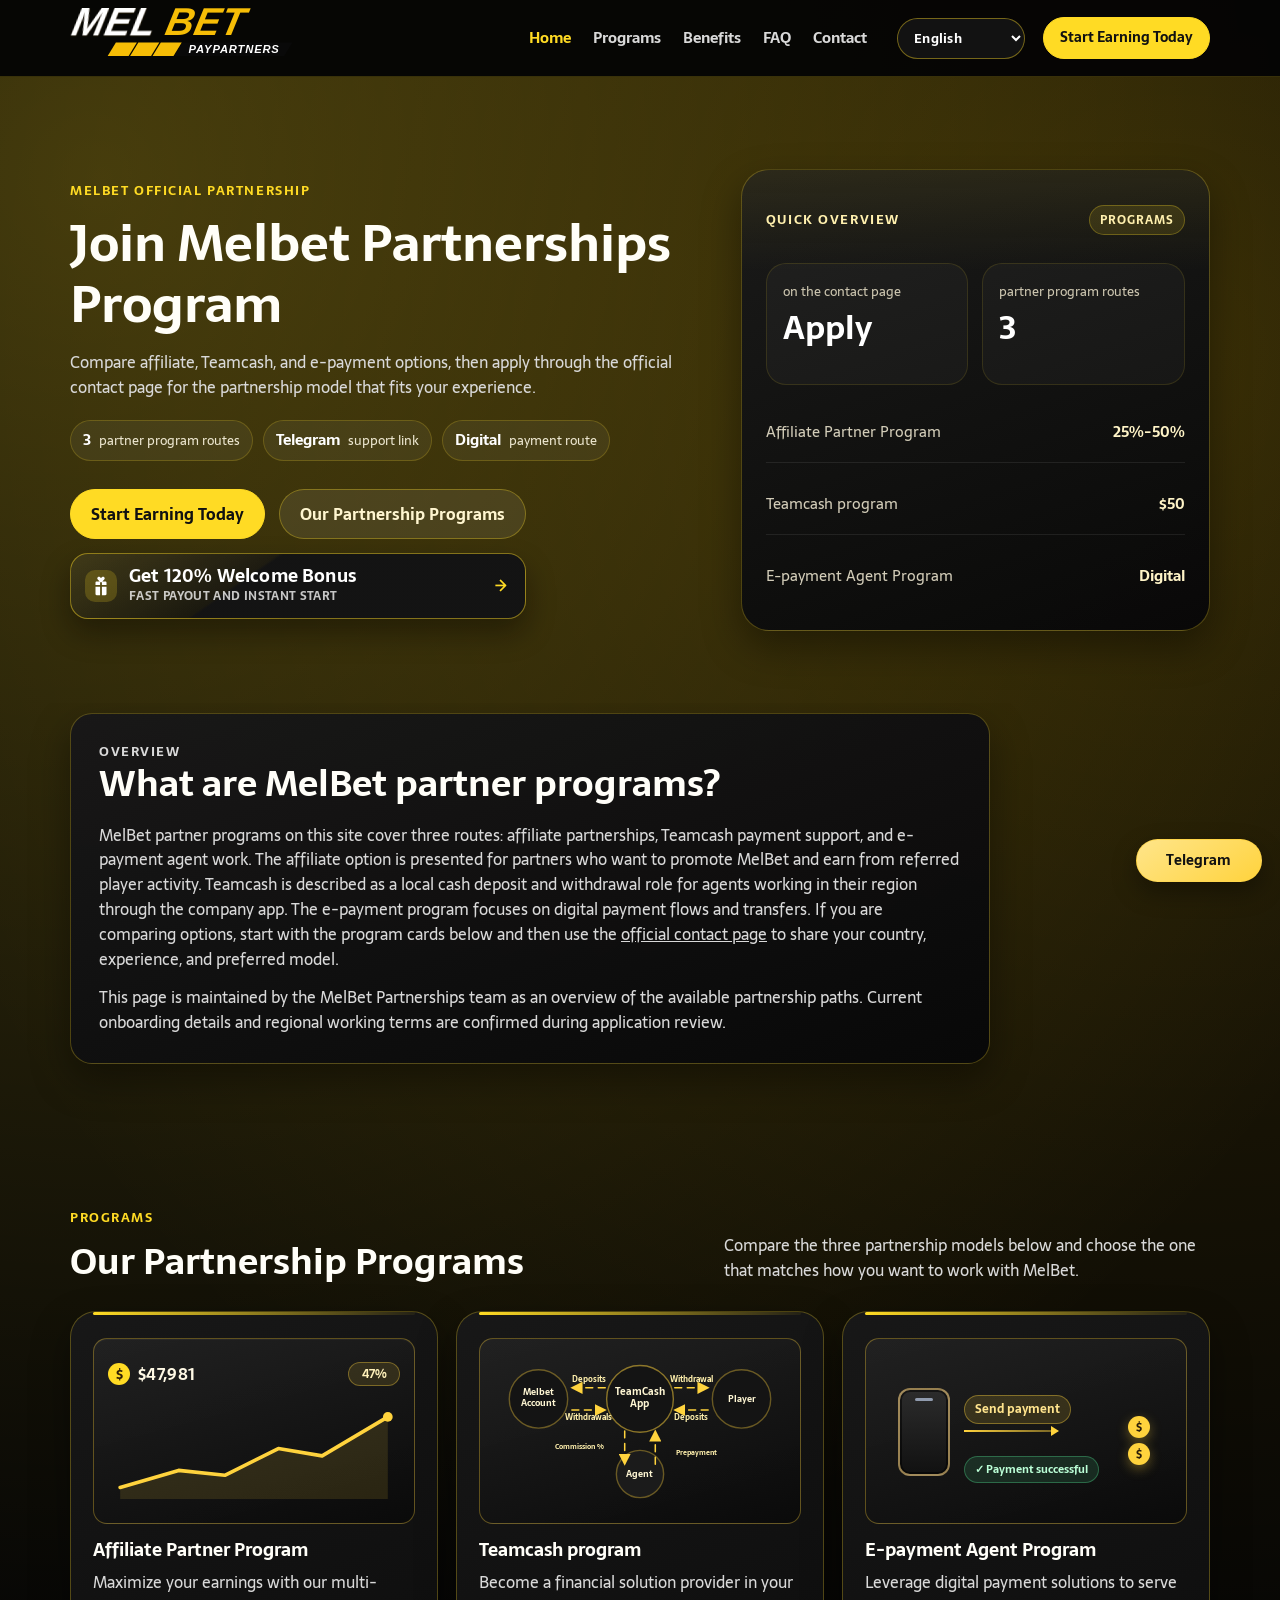
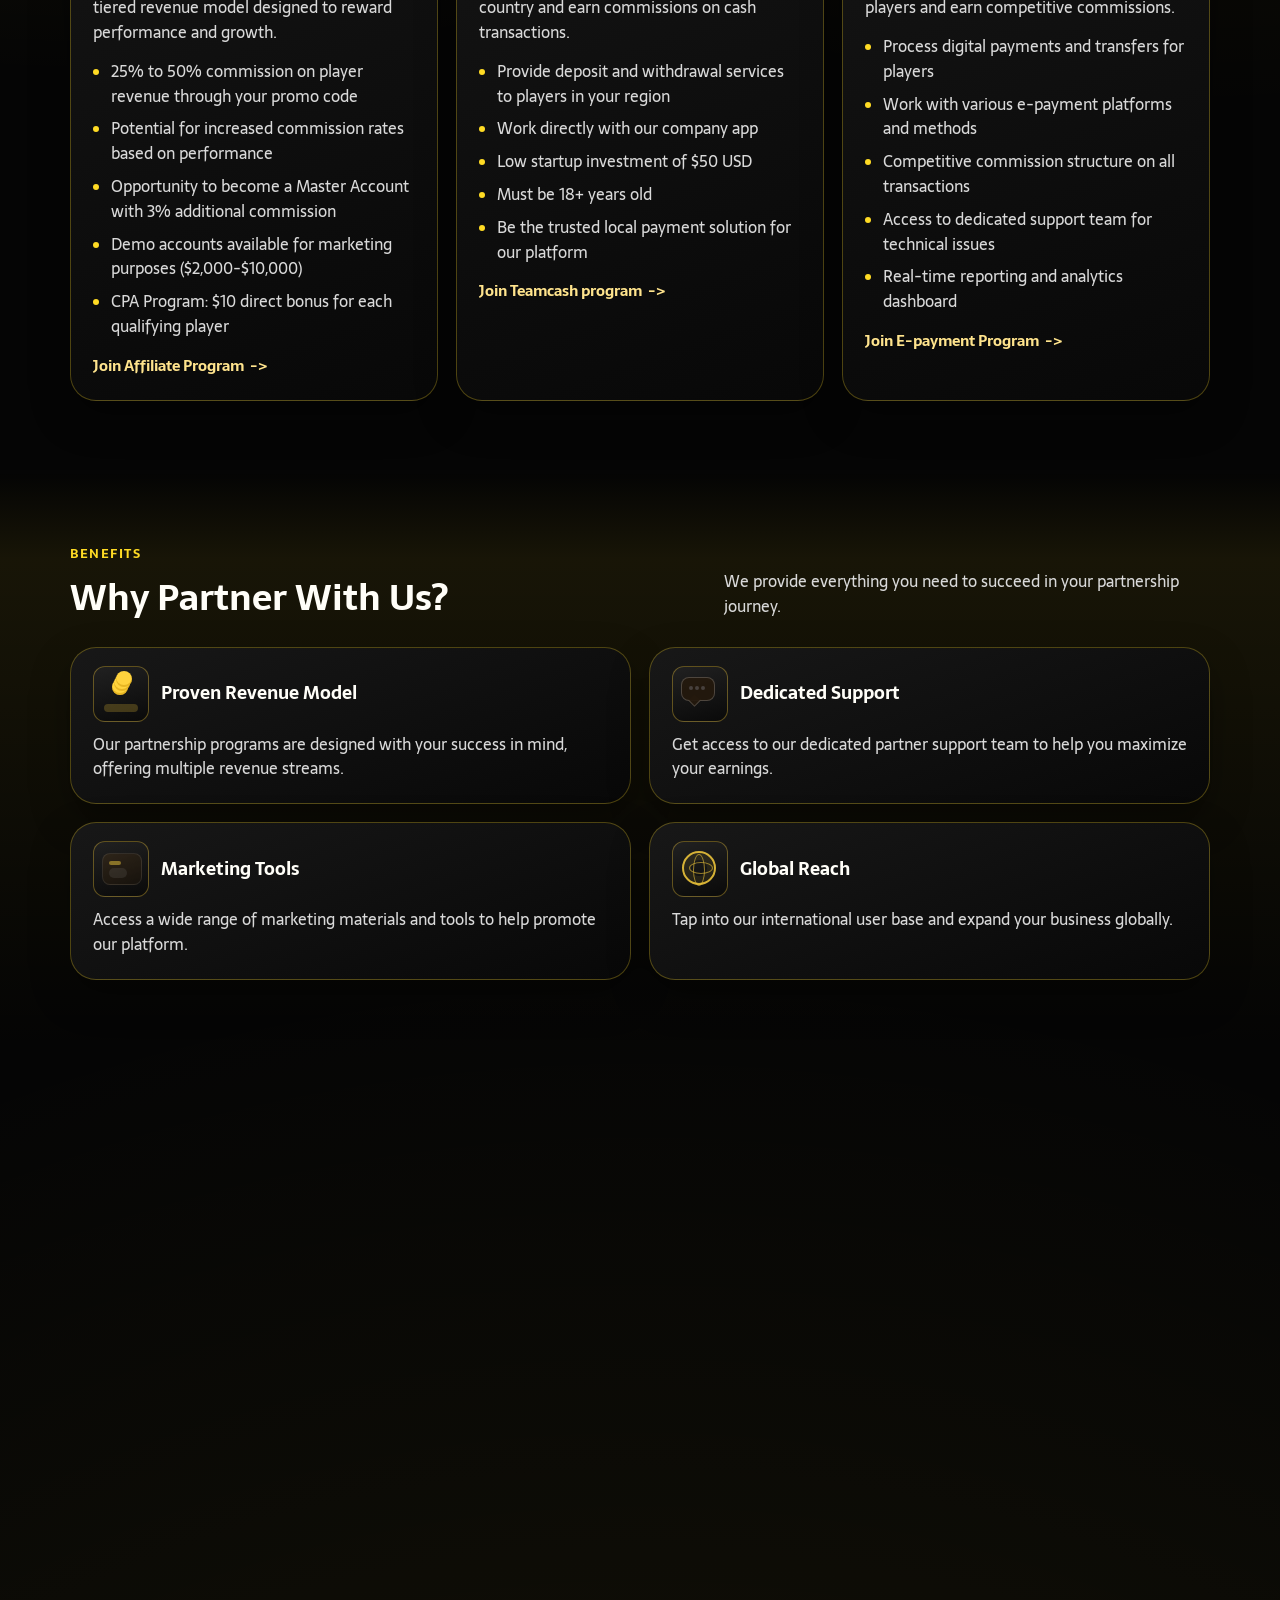
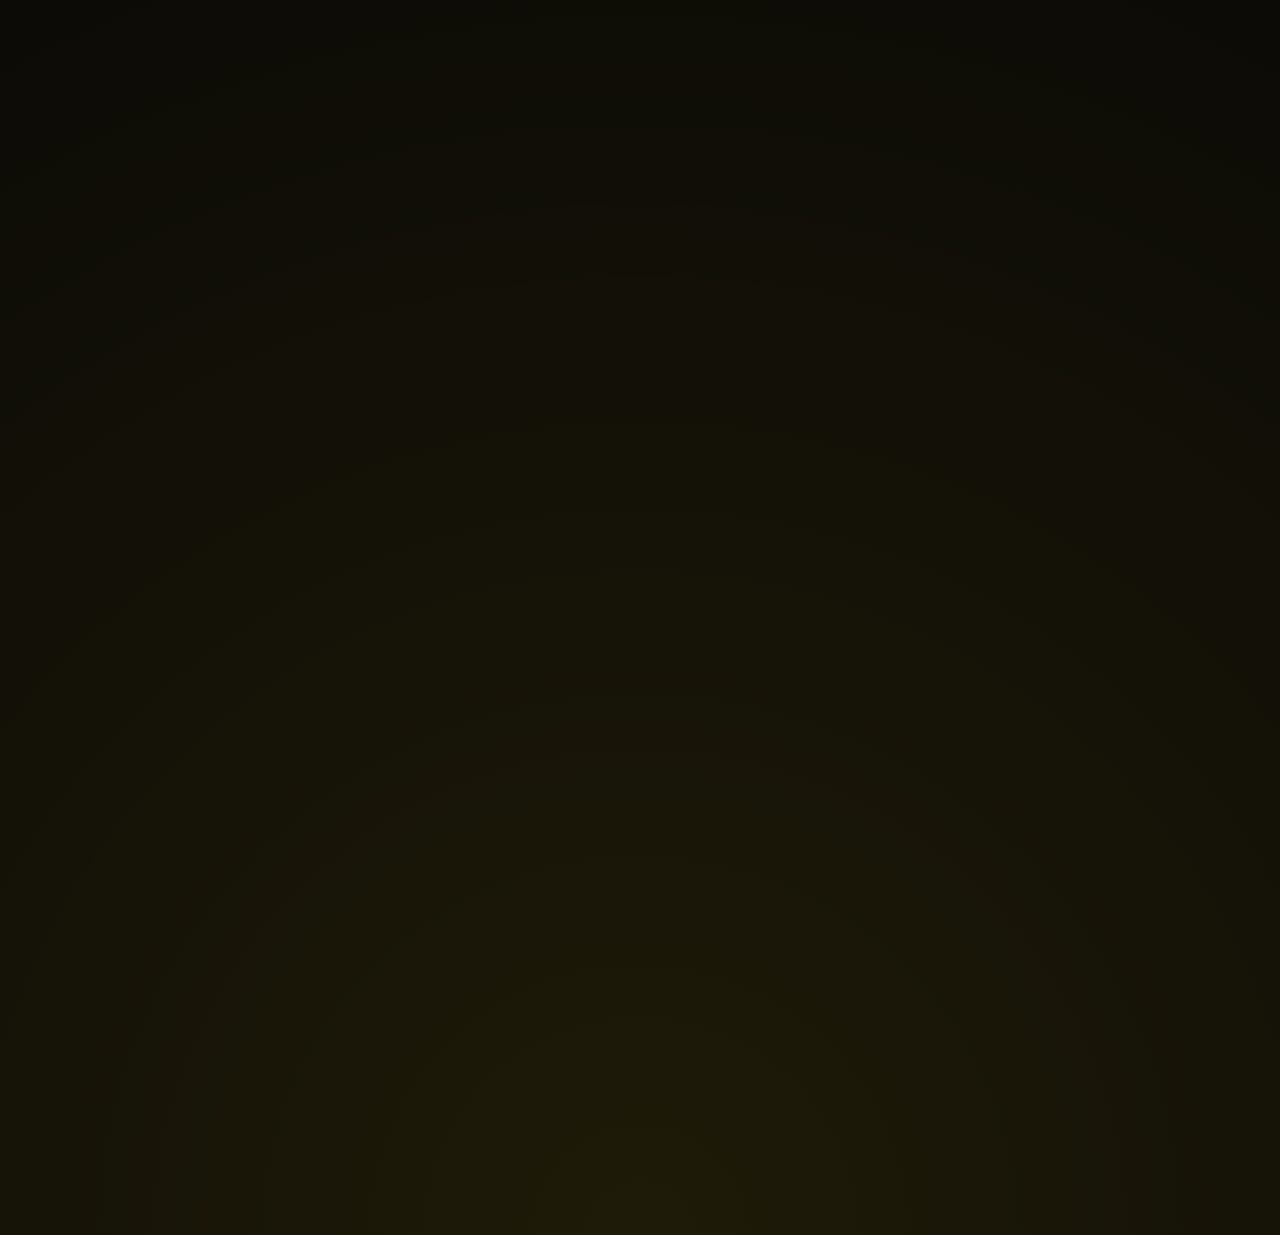
==== index.html @ b4216a6f "Fix GA4 tag loader" ====
<!doctype html>
<html lang="en">
  <head>
    <meta charset="UTF-8" />
    <meta name="viewport" content="width=device-width, initial-scale=1.0" />
    <title>MelBet Partner Programs | Affiliate, Teamcash &amp; E-Payment</title>
    <meta
      name="description"
      content="Explore MelBet partner programs for affiliates, Teamcash agents, and e-payment partners. Compare the options and apply through the official contact page."
    />
    <meta name="author" content="MelBet Partnerships team" />
    <meta name="robots" content="index, follow, max-image-preview:large" />
    <link rel="canonical" href="https://paypartnersmelbet.com/" />
    <meta property="og:type" content="website" />
    <meta property="og:site_name" content="MelBet Partnerships" />
    <meta property="og:title" content="MelBet Partner Programs | Affiliate, Teamcash &amp; E-Payment" />
    <meta
      property="og:description"
      content="Explore MelBet partner programs for affiliates, Teamcash agents, and e-payment partners. Compare the options and apply through the official contact page."
    />
    <meta property="og:url" content="https://paypartnersmelbet.com/" />
    <meta property="og:image" content="https://paypartnersmelbet.com/assets/melbetlogo.png" />
    <meta property="og:image:alt" content="MelBet Partnerships" />
    <meta name="twitter:card" content="summary_large_image" />
    <meta name="twitter:title" content="MelBet Partner Programs | Affiliate, Teamcash &amp; E-Payment" />
    <meta
      name="twitter:description"
      content="Explore MelBet partner programs for affiliates, Teamcash agents, and e-payment partners. Compare the options and apply through the official contact page."
    />
    <meta name="twitter:image" content="https://paypartnersmelbet.com/assets/melbetlogo.png" />
    <meta name="twitter:image:alt" content="MelBet Partnerships" />
    <script type="application/ld+json">
      {
        "@context": "https://schema.org",
        "@type": "Organization",
        "name": "MelBet Partnerships",
        "url": "https://paypartnersmelbet.com/",
        "logo": "https://paypartnersmelbet.com/assets/melbetlogo.png",
        "contactPoint": [
          {
            "@type": "ContactPoint",
            "contactType": "customer support",
            "url": "https://paypartnersmelbet.com/contact"
          }
        ]
      }
    </script>
    <script type="application/ld+json">
      {
        "@context": "https://schema.org",
        "@type": "WebSite",
        "name": "MelBet Partnerships",
        "url": "https://paypartnersmelbet.com/"
      }
    </script>
    <script type="application/ld+json">
      {
        "@context": "https://schema.org",
        "@type": "WebPage",
        "name": "MelBet Partner Programs",
        "url": "https://paypartnersmelbet.com/",
        "description": "Explore MelBet partner programs for affiliates, Teamcash agents, and e-payment partners. Compare the options and apply through the official contact page.",
        "author": {
          "@type": "Organization",
          "name": "MelBet Partnerships"
        },
        "dateModified": "2026-07-25",
        "isPartOf": {
          "@type": "WebSite",
          "name": "MelBet Partnerships",
          "url": "https://paypartnersmelbet.com/"
        }
      }
    </script>
    <script>
      (function () {
        const langStorageKey = 'melbet_lang';
        const visitorStorageKey = 'melbet_returning_visitor';
        const isoLangMap = {
          eng: 'en',
          arab: 'ar',
          franch: 'fr',
          esp: 'es',
          farsi: 'fa',
          mongol: 'mn',
          somali: 'so',
          portug: 'pt',
          amharic: 'am',
          turk: 'tr',
          russian: 'ru'
        };

        let rawLanguage = 'eng';
        let userType = 'new_visitor';
        try {
          rawLanguage = localStorage.getItem(langStorageKey) || 'eng';
          userType = localStorage.getItem(visitorStorageKey) ? 'returning_visitor' : 'new_visitor';
          localStorage.setItem(visitorStorageKey, '1');
        } catch (_) {}
        const contentLanguage = isoLangMap[rawLanguage] || 'en';
        const targetCountry = rawLanguage === 'mongol' ? 'mongolia' : 'unknow';
        window.__melbetTrackingContext = {
          rawLanguage,
          contentLanguage,
          targetCountry,
          pageType: 'landing_page',
          userType
        };
        window.dataLayer = window.dataLayer || [];
        window.dataLayer.push({
          content_language: contentLanguage,
          target_country: targetCountry,
          page_type: 'landing_page',
          user_type: userType
        });
      })();
    </script>
    <script>
      window.dataLayer = window.dataLayer || [];
      function gtag(){dataLayer.push(arguments);}
      gtag('js', new Date());
      (function () {
        const loadAnalytics = () => {
          if (window.__melbetAnalyticsLoaded) return;
          window.__melbetAnalyticsLoaded = true;
          const script = document.createElement('script');
          script.async = true;
          // G-9EQ8GXE5MW is a connected GA4 destination; load its primary Google tag.
          script.src = 'https://www.googletagmanager.com/gtag/js?id=G-74E6Q81VMT';
          document.head.appendChild(script);
          gtag('config', 'G-9EQ8GXE5MW');
        };

        if ('requestIdleCallback' in window) {
          requestIdleCallback(loadAnalytics, { timeout: 2500 });
        } else {
          window.addEventListener('load', () => {
            window.setTimeout(loadAnalytics, 1200);
          }, { once: true });
        }
      })();
    </script>
    <link rel="icon" href="/favicon.svg?v=1" type="image/svg+xml" />
    <link rel="shortcut icon" href="/favicon.svg?v=1" type="image/svg+xml" />
    <link rel="apple-touch-icon" href="/favicon.png" />
    <link rel="preconnect" href="https://fonts.googleapis.com" />
    <link rel="preconnect" href="https://fonts.gstatic.com" crossorigin />
    <link
      href="https://fonts.googleapis.com/css2?family=Sarala:wght@400;700&family=Tajawal:wght@400;500;700;800&display=swap"
      rel="preload"
      as="style"
      onload="this.onload=null;this.rel='stylesheet'"
    />
    <noscript>
      <link
        href="https://fonts.googleapis.com/css2?family=Sarala:wght@400;700&family=Tajawal:wght@400;500;700;800&display=swap"
        rel="stylesheet"
      />
    </noscript>
    <link rel="stylesheet" href="./css/styles.css?v=20" />
  </head>
  <body>
    <div class="page-ambient" aria-hidden="true">
      <span class="page-ambient-orb page-ambient-orb-a"></span>
      <span class="page-ambient-orb page-ambient-orb-b"></span>
      <span class="page-ambient-orb page-ambient-orb-c"></span>
      <span class="page-ambient-grid"></span>
      <span class="page-ambient-line page-ambient-line-a"></span>
      <span class="page-ambient-line page-ambient-line-b"></span>
      <span class="page-ambient-line page-ambient-line-c"></span>
      <span class="page-ambient-line page-ambient-line-d"></span>
    </div>
    <header class="site-header" id="home">
      <div class="container header-inner">
        <a class="logo" href="#home" aria-label="MelBet home">
          <img
            src="./assets/logo-partnerships.svg?v=4"
            alt="MelBet Partnerships"
            width="620"
            height="182"
            loading="eager"
            fetchpriority="high"
            decoding="async"
          />
        </a>

        <button class="menu-toggle" type="button" aria-label="Toggle menu" aria-expanded="false">
          <span></span><span></span><span></span>
        </button>

        <nav class="site-nav" aria-label="Main navigation">
          <a href="#home">Home</a>
          <a href="#programs">Programs</a>
          <a href="#benefits">Benefits</a>
          <a href="#faq">FAQ</a>
          <a href="./contact">Contact</a>
        </nav>

        <div class="lang-switcher">
          <label class="sr-only" for="lang-select">Language</label>
          <select id="lang-select" aria-label="Language selector">
            <option value="eng">English</option>
            <option value="arab">العربية</option>
            <option value="franch">Français</option>
            <option value="esp">Español</option>
            <option value="farsi">فارسی</option>
            <option value="mongol">Монгол хэл</option>
            <option value="somali">Af-Soomaali</option>
            <option value="portug">Português</option>
            <option value="amharic">አማርኛ</option>
            <option value="turk">Türkçe</option>
            <option value="russian">Русский</option>
          </select>
        </div>

        <a class="btn btn-small" href="./contact" data-track-cta data-partner-program="general" data-cta-location="navbar">Start Earning Today</a>
      </div>
    </header>

    <main>
      <section class="hero reveal hero--lcp">
        <div class="container hero-grid">
          <div class="hero-copy-block">
            <p class="kicker">MelBet Official Partnership</p>
            <h1>Join Melbet Partnerships Program</h1>
            <p class="hero-copy">
              Compare affiliate, Teamcash, and e-payment options, then apply through the official
              contact page for the partnership model that fits your experience.
            </p>
            <div class="hero-inline-stats" aria-label="Partnership highlights">
              <span><strong>3</strong> partner program routes</span>
              <span><strong>Telegram</strong> support link</span>
              <span><strong>Digital</strong> payment route</span>
            </div>
            <div class="hero-cta-stack">
              <div class="hero-actions">
                <a class="btn" href="./contact" data-track-cta data-partner-program="general" data-cta-location="hero">Start Earning Today</a>
                <a class="btn btn-ghost" href="#programs" data-track-cta data-partner-program="general" data-cta-location="hero">Our Partnership Programs</a>
              </div>
              <a class="hero-offer" href="https://melbet.org/ru?tag=d_4678585m_2170c_MBVIP2026" aria-label="Get 120 percent deposit bonus" target="_blank" rel="noopener noreferrer" data-track-outbound-bonus>
                <span class="hero-offer-icon" aria-hidden="true">
                  <svg viewBox="0 0 24 24" role="presentation">
                    <path
                      d="M11 2.4c-.7-.7-1.8-.7-2.5 0-.7.7-.7 1.8 0 2.5L10.6 7H7.2c-.7 0-1.2.5-1.2 1.2v2.6h5V7.9h2v2.9h5V8.2c0-.7-.5-1.2-1.2-1.2h-3.4l2.1-2.1c.7-.7.7-1.8 0-2.5-.7-.7-1.8-.7-2.5 0L12 3.4l-1-1zM6 12.8h5V22H7.2c-.7 0-1.2-.5-1.2-1.2v-8zM13 12.8h5v8c0 .7-.5 1.2-1.2 1.2H13v-9.2z"
                    />
                  </svg>
                </span>
                <span class="hero-offer-content">
                  <strong>Get 120% Welcome Bonus</strong>
                  <small>Fast payout and instant start</small>
                </span>
                <span class="hero-offer-arrow" aria-hidden="true">→</span>
              </a>
            </div>
          </div>
          <div class="hero-card hero-dashboard">
            <div class="hero-dashboard-top">
              <p class="hero-card-title">Quick Overview</p>
              <span class="hero-dashboard-badge">Programs</span>
            </div>
            <div class="hero-metric-grid">
              <div class="hero-metric">
                <span class="hero-metric-label">On the contact page</span>
                <strong>Apply</strong>
              </div>
              <div class="hero-metric">
                <span class="hero-metric-label">Partner program routes</span>
                <strong>3</strong>
              </div>
            </div>
            <div class="hero-program-strip" aria-label="Program overview">
              <div class="hero-program-item">
                <span class="hero-program-name">Affiliate</span>
                <strong>25%-50%</strong>
              </div>
              <div class="hero-program-item">
                <span class="hero-program-name">Teamcash</span>
                <strong>$50 start</strong>
              </div>
              <div class="hero-program-item">
                <span class="hero-program-name">E-payment</span>
                <strong>Digital</strong>
              </div>
            </div>
          </div>
        </div>
      </section>

      <section class="section section-answer reveal" aria-labelledby="overview-title">
        <div class="container">
          <div class="answer-card">
            <p class="section-kicker">Overview</p>
            <h2 id="overview-title">What are MelBet partner programs?</h2>
            <p>
              MelBet partner programs on this site cover three routes: affiliate partnerships,
              Teamcash payment support, and e-payment agent work. The affiliate option is presented
              for partners who want to promote MelBet and earn from referred player activity.
              Teamcash is described as a local cash deposit and withdrawal role for agents working
              in their region through the company app. The e-payment program focuses on digital
              payment flows and transfers. If you are comparing options, start with the program
              cards below and then use the <a href="./contact">official contact page</a> to share
              your country, experience, and preferred model.
            </p>
            <p class="answer-note">
              This page is maintained by the MelBet Partnerships team as an overview of the
              available partnership paths. Current onboarding details and regional working terms are
              confirmed during application review.
            </p>
          </div>
        </div>
      </section>

      <section class="section reveal" id="programs">
        <div class="container">
          <div class="section-heading">
            <div>
              <p class="section-kicker">Programs</p>
              <h2>Our Partnership Programs</h2>
            </div>
            <p class="hero-copy">
              Compare the three partnership models below and choose the one that matches how you
              want to work with MelBet.
            </p>
          </div>
          <div class="cards cards-3">
            <article class="card card-program">
              <div class="program-media program-media-graph is-animating" aria-hidden="true">
                <div class="graph-top">
                  <span class="graph-dollar">$</span>
                  <strong class="graph-value" data-start="25000" data-target="50000">$25,000</strong>
                  <span class="graph-percent" data-start="25" data-target="50">25%</span>
                </div>
                <svg class="graph-svg" viewBox="0 0 240 86" role="presentation">
                  <path
                    class="graph-area"
                    d="M10 76 L58 62 L96 66 L140 44 L176 50 L230 18 L230 86 L10 86 Z"
                  />
                  <polyline
                    class="graph-line"
                    points="10,76 58,62 96,66 140,44 176,50 230,18"
                  />
                  <circle class="graph-dot" cx="230" cy="18" r="4" />
                </svg>
              </div>
              <h3>Affiliate Partner Program</h3>
              <p>
                Maximize your earnings with our multi-tiered revenue model designed to reward
                performance and growth.
              </p>
              <ul>
                <li>25% to 50% commission on player revenue through your promo code</li>
                <li>Potential for increased commission rates based on performance</li>
                <li>Opportunity to become a Master Account with 3% additional commission</li>
                <li>Demo accounts available for marketing purposes ($2,000-$10,000)</li>
                <li>CPA Program: $10 direct bonus for each qualifying player</li>
              </ul>
              <a class="program-cta-link" href="./contact" data-track-cta data-partner-program="affiliate" data-cta-location="programs_section">Join Affiliate Program</a>
            </article>
            <article class="card card-program card-program-shift">
              <div class="program-media program-media-flow is-animating" aria-hidden="true">
                <svg class="flow-diagram" viewBox="0 0 420 204" role="presentation" aria-hidden="true">
                  <defs>
                    <marker id="flowArrowGold" markerWidth="8" markerHeight="8" refX="7" refY="4" orient="auto">
                      <polygon points="0,0 8,4 0,8" fill="#ffd33d"></polygon>
                    </marker>
                  </defs>

                  <circle cx="64" cy="56" r="42" class="flow-node-shape"></circle>
                  <circle cx="210" cy="56" r="48" class="flow-node-shape flow-node-shape-center"></circle>
                  <circle cx="356" cy="56" r="42" class="flow-node-shape"></circle>
                  <circle cx="210" cy="164" r="34" class="flow-node-shape flow-node-shape-agent"></circle>

                  <text id="flow-node-left-text-1" x="64" y="50" class="flow-node-text">Melbet</text>
                  <text id="flow-node-left-text-2" x="64" y="66" class="flow-node-text">Account</text>
                  <text id="flow-node-center-text-1" x="210" y="50" class="flow-node-text flow-node-text-center">TeamCash</text>
                  <text id="flow-node-center-text-2" x="210" y="67" class="flow-node-text flow-node-text-center">App</text>
                  <text id="flow-node-right-text" x="356" y="60" class="flow-node-text">Player</text>
                  <text id="flow-node-agent-text" x="210" y="168" class="flow-node-text">Agent</text>

                  <line x1="160" y1="40" x2="112" y2="40" class="flow-line flow-line-forward" marker-end="url(#flowArrowGold)"></line>
                  <text id="flow-label-left-top-text" x="136" y="31" class="flow-line-label">Deposits</text>

                  <line x1="112" y1="72" x2="160" y2="72" class="flow-line flow-line-forward" marker-end="url(#flowArrowGold)"></line>
                  <text id="flow-label-left-bottom-text" x="136" y="87" class="flow-line-label">Withdrawals</text>

                  <line x1="260" y1="40" x2="308" y2="40" class="flow-line flow-line-forward" marker-end="url(#flowArrowGold)"></line>
                  <text id="flow-label-right-top-text" x="284" y="31" class="flow-line-label">Withdrawal</text>

                  <line x1="308" y1="72" x2="260" y2="72" class="flow-line flow-line-forward" marker-end="url(#flowArrowGold)"></line>
                  <text id="flow-label-right-bottom-text" x="284" y="87" class="flow-line-label">Deposits</text>

                  <line x1="188" y1="102" x2="188" y2="150" class="flow-line flow-line-forward" marker-end="url(#flowArrowGold)"></line>
                  <text id="flow-label-down-left-text" x="158" y="128" class="flow-line-label flow-line-label-bottom flow-line-label-bottom-left">Commission %</text>

                  <line x1="232" y1="150" x2="232" y2="102" class="flow-line flow-line-forward" marker-end="url(#flowArrowGold)"></line>
                  <text id="flow-label-up-right-text" x="262" y="136" class="flow-line-label flow-line-label-bottom flow-line-label-bottom-right">Prepayment</text>
                </svg>
              </div>
              <h3>Teamcash program</h3>
              <p>
                Become a financial solution provider in your country and earn commissions on cash
                transactions.
              </p>
              <ul>
                <li>Provide deposit and withdrawal services to players in your region</li>
                <li>Work directly with our company app</li>
                <li>Low startup investment of $50 USD</li>
                <li>Must be 18+ years old</li>
                <li>Be the trusted local payment solution for our platform</li>
              </ul>
              <a class="program-cta-link" href="./contact" data-track-cta data-partner-program="teamcash" data-cta-location="programs_section">Join Teamcash program</a>
            </article>
            <article class="card card-program">
              <div class="program-media program-media-epay is-animating" aria-hidden="true">
                <div class="epay-canvas">
                  <div class="epay-phone"></div>
                  <div class="epay-send-btn">Send payment</div>
                  <div class="epay-arrow"></div>
                  <div class="epay-coin epay-coin-1">$</div>
                  <div class="epay-coin epay-coin-2">$</div>
                  <div class="epay-success">✓ Payment successful</div>
                </div>
              </div>
              <h3>E-payment Agent Program</h3>
              <p>
                Leverage digital payment solutions to serve players and earn competitive
                commissions.
              </p>
              <ul>
                <li>Process digital payments and transfers for players</li>
                <li>Work with various e-payment platforms and methods</li>
                <li>Competitive commission structure on all transactions</li>
                <li>Access to dedicated support team for technical issues</li>
                <li>Real-time reporting and analytics dashboard</li>
              </ul>
              <a class="program-cta-link" href="./contact" data-track-cta data-partner-program="epayment" data-cta-location="programs_section">Join E-payment Program</a>
            </article>
          </div>
        </div>
      </section>

      <section class="section section-soft reveal" id="benefits">
        <div class="container">
          <div class="section-heading">
            <div>
              <p class="section-kicker">Benefits</p>
              <h2>Why Partner With Us?</h2>
            </div>
            <p class="hero-copy">We provide everything you need to succeed in your partnership journey.</p>
          </div>
          <div class="cards cards-2">
            <article class="card benefit-card">
              <div class="benefit-head">
                <div class="benefit-icon icon-money" aria-hidden="true">
                  <span class="coin coin-1"></span>
                  <span class="coin coin-2"></span>
                  <span class="coin coin-3"></span>
                  <span class="money-plus">+</span>
                </div>
                <h3>Proven Revenue Model</h3>
              </div>
              <p>
                Our partnership programs are designed with your success in mind, offering multiple
                revenue streams.
              </p>
            </article>
            <article class="card benefit-card">
              <div class="benefit-head">
                <div class="benefit-icon icon-support" aria-hidden="true">
                  <span class="chat-bubble"></span>
                  <span class="typing-dot dot-1"></span>
                  <span class="typing-dot dot-2"></span>
                  <span class="typing-dot dot-3"></span>
                  <span class="support-check">✓</span>
                </div>
                <h3>Dedicated Support</h3>
              </div>
              <p>
                Get access to our dedicated partner support team to help you maximize your
                earnings.
              </p>
            </article>
            <article class="card benefit-card">
              <div class="benefit-head">
                <div class="benefit-icon icon-marketing" aria-hidden="true">
                  <span class="mk-banner"></span>
                  <span class="mk-piece mk-piece-title"></span>
                  <span class="mk-piece mk-piece-media"></span>
                  <span class="mk-piece mk-piece-cta"></span>
                </div>
                <h3>Marketing Tools</h3>
              </div>
              <p>
                Access a wide range of marketing materials and tools to help promote our platform.
              </p>
            </article>
            <article class="card benefit-card">
              <div class="benefit-head">
                <div class="benefit-icon icon-global" aria-hidden="true">
                  <span class="globe-core"></span>
                  <span class="globe-dot globe-dot-1"></span>
                  <span class="globe-dot globe-dot-2"></span>
                  <span class="globe-dot globe-dot-3"></span>
                  <span class="globe-link globe-link-1"></span>
                  <span class="globe-link globe-link-2"></span>
                </div>
                <h3>Global Reach</h3>
              </div>
              <p>Tap into our international user base and expand your business globally.</p>
            </article>
          </div>
        </div>
      </section>

      <section class="section reveal" id="faq">
        <div class="container">
          <div class="section-heading">
            <div>
              <p class="section-kicker">FAQ</p>
              <h2>Frequently Asked Questions</h2>
            </div>
            <p class="hero-copy">
              Have a question? We might have already answered it. Browse the frequently asked
              questions below.
            </p>
          </div>
          <div class="faq-list">
            <details>
              <summary>What is Melbet?</summary>
              <p>
                On this site, MelBet is presented through partnership programs for affiliates,
                Teamcash agents, and e-payment partners. The homepage is an overview page, and the
                contact form is the next step if you need current operational details.
              </p>
            </details>
            <details>
              <summary>What are the age requirements to join?</summary>
              <p>
                You must be 18 years or older to participate in any of MelBet&apos;s partnership
                programs. Additional requirements may vary depending on the country and specific
                program.
              </p>
            </details>
            <details>
              <summary>How does the Affiliate Program work?</summary>
              <p>
                The Affiliate Program is presented as a way to earn commissions by bringing new
                players to the MelBet platform. The overview published here lists 25% to 50%
                commission on player revenue through your promo code, plus an additional 3% for a
                master account model.
              </p>
            </details>
            <details>
              <summary>What is the Teamcash?</summary>
              <p>
                Teamcash is presented as a local cash deposit and withdrawal service for players in
                your region. The page describes it as agent work handled through the company app.
              </p>
            </details>
            <details>
              <summary>What is the E-Payment Program?</summary>
              <p>
                The E-Payment Program is presented for partners who handle digital payments and
                transfers for players. The overview says the role works with e-payment methods and
                includes access to technical support.
              </p>
            </details>
            <details>
              <summary>What is the Teamcash Program?</summary>
              <p>
                The Teamcash Program is described as a payment support role for your area. Agents
                help with local cash deposits and withdrawals and earn commissions on those
                transactions.
              </p>
            </details>
            <details>
              <summary>What is the CPA Program?</summary>
              <p>
                The overview says the CPA program pays a direct $10 bonus for each qualifying
                player you register. It is presented as a separate bonus alongside the standard
                affiliate commission structure.
              </p>
            </details>
            <details>
              <summary>Do you offer demo accounts for marketing?</summary>
              <p>
                This page says demo accounts ranging from $2,000 to $10,000 are available for
                marketing purposes. Use the contact page to confirm availability for your program.
              </p>
            </details>
            <details>
              <summary>What is the startup cost for becoming a Teamcash?</summary>
              <p>
                The Teamcash program card lists a low startup investment of $50 USD. Regional
                working details can be confirmed during the application process.
              </p>
            </details>
            <details>
              <summary>How do I work as a Teamcash agent?</summary>
              <p>
                The site presents Teamcash work through the company app. Agents process deposit and
                withdrawal requests for players in their area and receive commission on completed
                transactions.
              </p>
            </details>
            <details>
              <summary>What is the difference between a Teamcash and an E-Payment Agent?</summary>
              <p>
                Teamcash focuses on local cash deposit and withdrawal support, while the E-Payment
                Agent role focuses on digital transfers and online payment methods.
              </p>
            </details>
            <details>
              <summary>Which e-payment banks can I work with?</summary>
              <p>
                This overview does not publish a list of banks or providers. Use the contact form
                or Telegram link to confirm the supported payment methods for your country.
              </p>
            </details>
            <details>
              <summary>How and when do I receive my commissions?</summary>
              <p>
                The site explains that commissions depend on the partner model you choose, but it
                does not publish a full payout schedule on this page. Confirm payment timing and
                method during onboarding.
              </p>
            </details>
            <details>
              <summary>What withdrawal methods are available?</summary>
              <p>
                Available withdrawal and payment methods vary by program and region. The homepage
                presents Teamcash for local cash support and the e-payment route for digital
                methods.
              </p>
            </details>
            <details>
              <summary>How can I contact the partnerships team?</summary>
              <p>
                You can contact the partnerships team through the official contact page or the
                Telegram link shown on this site.
              </p>
            </details>
            <details>
              <summary>How long does the application approval process take?</summary>
              <p>
                The contact page says requests are reviewed and followed up on, typically within 24
                hours. Timing can vary when additional review is needed.
              </p>
            </details>
          </div>
        </div>
      </section>

      <section class="section section-contact reveal" id="contact">
        <div class="container contact-grid">
          <div>
            <p class="section-kicker">Contact</p>
            <h2>Ready to Start Earning With Melbet?</h2>
            <p>
              Compare the partner models on this page, then use the official application form to
              share your country, experience, and preferred program.
            </p>
            <p class="contact-note">
              This overview is maintained by the MelBet Partnerships team. Current regional working
              terms are confirmed during the application review.
            </p>
          </div>
          <div class="contact-card">
            <a href="https://t.me/team_cash_melbet_bot" target="_blank" rel="noopener noreferrer" data-track-telegram data-cta-location="contact_section">Telegram</a>
            <a class="btn" href="./contact" data-track-cta data-partner-program="general" data-cta-location="contact_section">Apply Now</a>
          </div>
        </div>
      </section>
    </main>

    <aside class="chat-dock" aria-label="Quick chat">
      <a
        class="chat-dock-link chat-dock-link-tg"
        href="https://t.me/team_cash_melbet_bot"
        target="_blank"
        rel="noopener noreferrer"
        data-track-telegram
        data-cta-location="footer"
        aria-label="Open Telegram"
        >Telegram</a
      >
    </aside>

    <script src="./js/i18n.js?v=15"></script>
    <script src="./js/tracking.js?v=1"></script>
    <script src="./js/main.js?v=10"></script>
  </body>
</html>
---- css/styles.css ----
:root {
  --bg: #050505;
  --bg-soft: #111111;
  --surface: #181818;
  --text: #fffef8;
  --muted: #d9d9d9;
  --accent: #ffdb24;
  --accent-strong: #ffc400;
  --border: rgba(255, 219, 36, 0.28);
  --shadow: 0 16px 38px rgba(0, 0, 0, 0.38);
  --font-latin: "Sarala", sans-serif;
  --font-arabic: "Tajawal", sans-serif;
}

* {
  box-sizing: border-box;
}

html {
  scroll-behavior: smooth;
  overflow-x: clip;
  overscroll-behavior-x: none;
}

body {
  margin: 0;
  font-family: var(--font-latin);
  color: var(--text);
  background:
    radial-gradient(circle at 8% 4%, rgba(255, 219, 36, 0.24), transparent 34%),
    radial-gradient(circle at 92% 8%, rgba(255, 196, 0, 0.16), transparent 32%),
    radial-gradient(circle at 50% 100%, rgba(255, 219, 36, 0.1), transparent 42%),
    var(--bg);
  line-height: 1.55;
  overflow-x: hidden;
}

body > * {
  position: relative;
  z-index: 1;
}

.page-ambient {
  display: none;
}

.page-ambient-orb,
.page-ambient-grid,
.page-ambient-line {
  position: absolute;
}

.page-ambient-orb {
  border-radius: 50%;
  filter: blur(34px);
  mix-blend-mode: screen;
}

.page-ambient-orb-a {
  top: 8%;
  left: -4%;
  width: 320px;
  height: 320px;
  background: radial-gradient(circle, rgba(255, 219, 36, 0.22), transparent 68%);
  animation: orb-drift-a 16s ease-in-out infinite alternate;
}

.page-ambient-orb-b {
  top: 12%;
  right: -6%;
  width: 380px;
  height: 380px;
  background: radial-gradient(circle, rgba(255, 219, 36, 0.16), transparent 70%);
  animation: orb-drift-b 20s ease-in-out infinite alternate;
}

.page-ambient-orb-c {
  bottom: 4%;
  left: 32%;
  width: 360px;
  height: 360px;
  background: radial-gradient(circle, rgba(255, 255, 255, 0.08), transparent 68%);
  animation: orb-drift-c 22s ease-in-out infinite alternate;
}

.page-ambient-grid {
  inset: -12%;
  background:
    linear-gradient(rgba(255, 219, 36, 0.06) 1px, transparent 1px),
    linear-gradient(90deg, rgba(255, 219, 36, 0.06) 1px, transparent 1px);
  background-size: 140px 140px;
  mask-image: radial-gradient(circle at center, rgba(0, 0, 0, 0.88), transparent 76%);
  opacity: 0.24;
  transform-origin: center;
  animation: grid-float 28s linear infinite;
}

.page-ambient-line {
  width: 44vw;
  min-width: 260px;
  height: 2px;
  border-radius: 999px;
  background: linear-gradient(90deg, transparent, rgba(255, 219, 36, 0.9), rgba(255, 255, 255, 0.7), transparent);
  box-shadow:
    0 0 14px rgba(255, 219, 36, 0.38),
    0 0 28px rgba(255, 219, 36, 0.22);
  opacity: 0.5;
  transform: rotate(-18deg);
}

.page-ambient-line-a {
  top: 14%;
  left: -18%;
  animation: line-fly-a 14s linear infinite;
}

.page-ambient-line-b {
  top: 34%;
  right: -22%;
  animation: line-fly-b 18s linear infinite;
}

.page-ambient-line-c {
  top: 62%;
  left: -20%;
  animation: line-fly-c 16s linear infinite;
}

.page-ambient-line-d {
  top: 82%;
  right: -18%;
  animation: line-fly-d 20s linear infinite;
}

html[dir="rtl"] body {
  font-family: var(--font-arabic);
}

a {
  color: inherit;
}

.container {
  width: min(1140px, 92%);
  margin: 0 auto;
}

.site-header {
  position: sticky;
  top: 0;
  z-index: 30;
  background: rgba(5, 5, 5, 0.97);
  border-bottom: 1px solid rgba(255, 219, 36, 0.2);
}

.header-inner {
  min-height: 76px;
  display: flex;
  align-items: center;
  gap: 18px;
}

.logo {
  display: inline-flex;
  align-items: center;
  margin-left: -8px;
  text-decoration: none;
}

.logo img {
  display: block;
  width: 232px;
  max-width: 42vw;
  height: auto;
}

.site-nav {
  margin-left: auto;
  display: flex;
  gap: 22px;
}

.site-nav a {
  color: var(--muted);
  text-decoration: none;
  font-weight: 600;
  font-size: 0.95rem;
  transition: color 0.2s ease;
}

.site-nav a:hover,
.site-nav a.active {
  color: var(--accent);
}

.menu-toggle {
  display: none;
  border: 0;
  background: transparent;
  cursor: pointer;
  margin-left: auto;
  padding: 4px;
}

.menu-toggle span {
  display: block;
  width: 22px;
  height: 2px;
  margin: 5px 0;
  background: #ffffff;
}

.sr-only {
  position: absolute;
  width: 1px;
  height: 1px;
  margin: -1px;
  padding: 0;
  border: 0;
  overflow: hidden;
  clip: rect(0, 0, 0, 0);
}

.lang-switcher {
  margin-left: 12px;
}

.lang-switcher select {
  border: 1px solid rgba(255, 219, 36, 0.42);
  background: rgba(19, 19, 19, 0.96);
  color: #ffffff;
  border-radius: 999px;
  padding: 8px 12px;
  font: inherit;
  font-size: 0.8rem;
  font-weight: 700;
  letter-spacing: 0.02em;
}

.lang-switcher select:focus {
  outline: none;
  border-color: rgba(255, 219, 36, 0.9);
  box-shadow: 0 0 0 3px rgba(255, 211, 61, 0.18);
}

.btn {
  display: inline-flex;
  align-items: center;
  justify-content: center;
  padding: 12px 20px;
  border-radius: 999px;
  border: 1px solid var(--accent);
  background: var(--accent);
  color: #111111;
  text-decoration: none;
  font-weight: 700;
  transition: transform 0.2s ease, box-shadow 0.2s ease, background-color 0.2s ease;
}

.btn:hover {
  transform: translateY(-2px);
  box-shadow: 0 12px 24px rgba(255, 196, 0, 0.36);
  background: var(--accent-strong);
}

.btn-small {
  font-size: 0.88rem;
  padding: 9px 16px;
}

.btn-ghost {
  background: rgba(255, 255, 255, 0.08);
  color: #fff6d0;
  border-color: rgba(255, 219, 36, 0.32);
}

.btn-ghost:hover {
  background: rgba(255, 219, 36, 0.14);
  color: #ffffff;
  border-color: rgba(255, 219, 36, 0.5);
}

.hero {
  padding: 92px 0 72px;
}

.hero-grid {
  display: grid;
  grid-template-columns: minmax(0, 1.15fr) minmax(320px, 0.85fr);
  gap: 36px;
  align-items: stretch;
}

.hero-copy-block {
  padding: 12px 0;
}

.hero-inline-stats {
  display: flex;
  flex-wrap: wrap;
  gap: 10px;
  margin-top: 20px;
}

.hero-inline-stats span {
  display: inline-flex;
  align-items: center;
  gap: 8px;
  min-height: 38px;
  padding: 8px 12px;
  border-radius: 999px;
  background: rgba(255, 255, 255, 0.05);
  border: 1px solid rgba(255, 219, 36, 0.2);
  color: #ece6cf;
  font-size: 0.84rem;
}

.hero-inline-stats strong {
  color: #ffffff;
  font-size: 0.92rem;
}

.kicker,
.section-kicker {
  font-size: 0.82rem;
  font-weight: 700;
  letter-spacing: 0.12em;
  text-transform: uppercase;
  color: var(--accent);
  margin: 0 0 12px;
}

h1,
h2,
h3 {
  margin-top: 0;
  line-height: 1.18;
}

h1 {
  font-size: clamp(2rem, 4vw, 3.5rem);
  margin-bottom: 16px;
}

h2 {
  font-size: clamp(1.65rem, 2.8vw, 2.4rem);
  margin-bottom: 26px;
}

h3 {
  font-size: 1.1rem;
  margin-bottom: 10px;
}

.hero-copy {
  color: var(--muted);
  max-width: 640px;
}

.hero-cta-stack {
  margin-top: 28px;
  display: inline-flex;
  flex-direction: column;
  gap: 14px;
  width: fit-content;
  max-width: 100%;
}

.hero-actions {
  margin-top: 0;
  display: flex;
  flex-wrap: wrap;
  gap: 14px;
}

.hero-offer {
  margin-top: 0;
  width: 100%;
  min-height: 62px;
  padding: 12px 18px 12px 14px;
  border-radius: 18px;
  border: 1px solid rgba(255, 219, 36, 0.48);
  background:
    linear-gradient(145deg, rgba(255, 219, 36, 0.18), rgba(255, 219, 36, 0.05) 38%, rgba(20, 20, 20, 0.92) 39%),
    linear-gradient(165deg, rgba(22, 22, 22, 0.96), rgba(7, 7, 7, 0.98));
  color: #ffffff;
  text-decoration: none;
  font-weight: 800;
  font-size: clamp(1rem, 2.3vw, 1.12rem);
  letter-spacing: 0.01em;
  display: inline-flex;
  align-items: center;
  justify-content: flex-start;
  gap: 12px;
  box-shadow: 0 14px 28px rgba(10, 8, 3, 0.42);
  transition: transform 0.2s ease, box-shadow 0.2s ease, filter 0.2s ease;
}

.hero-offer:hover {
  transform: translateY(-2px);
  box-shadow: 0 18px 34px rgba(10, 8, 3, 0.55);
  filter: brightness(1.03);
}

.hero-offer-icon {
  width: 32px;
  height: 32px;
  border-radius: 10px;
  background: rgba(255, 219, 36, 0.2);
  display: inline-flex;
  align-items: center;
  justify-content: center;
  flex: 0 0 auto;
}

.hero-offer-icon svg {
  width: 22px;
  height: 22px;
  fill: currentColor;
}

.hero-offer-content {
  display: flex;
  flex-direction: column;
  gap: 1px;
}

.hero-offer-content strong {
  line-height: 1.08;
}

.hero-offer-content small {
  font-size: 0.76rem;
  font-weight: 600;
  color: rgba(255, 255, 255, 0.76);
  letter-spacing: 0.03em;
  text-transform: uppercase;
}

.hero-offer-arrow {
  margin-left: auto;
  font-size: 1.3rem;
  line-height: 1;
  color: var(--accent);
}

.hero-card,
.card,
.contact-card,
.faq-list details {
  background: linear-gradient(160deg, rgba(24, 24, 24, 0.98), rgba(8, 8, 8, 0.98));
  border: 1px solid var(--border);
  border-radius: 18px;
  box-shadow: var(--shadow);
}

.hero-card {
  padding: 24px;
}

.hero-dashboard {
  display: grid;
  gap: 18px;
  padding: 24px;
  border-radius: 28px;
  background:
    linear-gradient(180deg, rgba(255, 219, 36, 0.08), transparent 22%),
    linear-gradient(160deg, rgba(26, 26, 26, 0.98), rgba(8, 8, 8, 0.98));
}

.hero-dashboard-top {
  display: flex;
  align-items: center;
  justify-content: space-between;
  gap: 12px;
}

.hero-dashboard-badge {
  display: inline-flex;
  align-items: center;
  min-height: 30px;
  padding: 4px 10px;
  border-radius: 999px;
  background: rgba(255, 219, 36, 0.12);
  border: 1px solid rgba(255, 219, 36, 0.28);
  color: #fff0ae;
  font-size: 0.74rem;
  font-weight: 700;
  text-transform: uppercase;
  letter-spacing: 0.08em;
}

.hero-card-title {
  font-weight: 700;
  margin: 0;
  color: #fff0ae;
  text-transform: uppercase;
  letter-spacing: 0.12em;
  font-size: 0.82rem;
}

.hero-metric-grid {
  display: grid;
  grid-template-columns: repeat(2, minmax(0, 1fr));
  gap: 14px;
}

.hero-metric {
  padding: 18px 16px;
  border-radius: 20px;
  background: rgba(255, 255, 255, 0.03);
  border: 1px solid rgba(255, 219, 36, 0.12);
}

.hero-metric-label {
  display: block;
  margin-bottom: 10px;
  color: #cdc6b0;
  font-size: 0.8rem;
}

.hero-metric strong {
  display: block;
  color: #ffffff;
  font-size: clamp(1.4rem, 3vw, 2rem);
  line-height: 1;
}

.hero-program-strip {
  display: grid;
  gap: 12px;
}

.hero-program-item {
  display: flex;
  align-items: center;
  justify-content: space-between;
  gap: 14px;
  padding: 14px 0;
  border-bottom: 1px solid rgba(255, 255, 255, 0.08);
}

.hero-program-item:last-child {
  border-bottom: 0;
}

.hero-program-name {
  color: #d2ccb8;
  font-size: 0.92rem;
}

.hero-program-item strong {
  color: #fff4c7;
  font-size: 0.96rem;
}

html[dir="rtl"] .hero-card ul {
  padding-left: 0;
  padding-right: 20px;
}

.stat-num {
  direction: ltr;
  unicode-bidi: isolate;
  display: inline-block;
}

html[dir="rtl"] .hero-inline-stats strong,
html[dir="rtl"] .hero-metric strong,
html[dir="rtl"] .hero-program-item strong,
html[dir="rtl"] .graph-value,
html[dir="rtl"] .graph-percent,
html[dir="rtl"] .hero-offer-content strong {
  direction: ltr;
  unicode-bidi: isolate;
  display: inline-block;
  text-align: left;
}

html[dir="rtl"] .hero-card li strong {
  direction: ltr;
  unicode-bidi: isolate;
  display: inline-block;
}

.section {
  padding: 72px 0;
  content-visibility: auto;
  contain-intrinsic-size: 1px 900px;
}

.section-heading {
  display: grid;
  grid-template-columns: minmax(0, 0.9fr) minmax(260px, 0.7fr);
  gap: 28px;
  align-items: end;
  margin-bottom: 28px;
}

.section-heading h2 {
  margin-bottom: 0;
}

.section-heading .hero-copy {
  margin: 0;
  max-width: 100%;
}

.section-soft {
  background: linear-gradient(to bottom, transparent, rgba(255, 219, 36, 0.08) 15%, transparent);
}

.section-answer {
  padding-top: 10px;
}

.answer-card {
  max-width: 920px;
  padding: 28px;
  background: linear-gradient(160deg, rgba(24, 24, 24, 0.98), rgba(8, 8, 8, 0.98));
  border: 1px solid var(--border);
  border-radius: 22px;
  box-shadow: var(--shadow);
}

.answer-card h2 {
  margin-bottom: 18px;
}

.answer-card p {
  margin: 0;
  color: var(--muted);
}

.answer-card p + p {
  margin-top: 14px;
}

.answer-note,
.contact-note {
  color: #ece6cf;
}

.cards {
  display: grid;
  gap: 18px;
}

.cards-3 {
  grid-template-columns: repeat(3, minmax(0, 1fr));
}

.cards-2 {
  grid-template-columns: repeat(2, minmax(0, 1fr));
}

.card {
  padding: 22px;
  border-radius: 26px;
  transition: transform 0.22s ease, border-color 0.22s ease;
}

.card-program {
  position: relative;
  padding-top: 26px;
}

.card-program::before {
  content: "";
  position: absolute;
  top: 0;
  left: 22px;
  right: 22px;
  height: 3px;
  border-radius: 999px;
  background: linear-gradient(90deg, var(--accent), rgba(255, 219, 36, 0.06));
}

.card-program-shift {
  transform: none;
}

.program-media {
  margin: 0 0 16px;
  padding: 0;
  border: 0;
  background: transparent;
  display: flex;
  justify-content: flex-start;
}

.program-media img {
  width: min(100%, 168px);
  height: auto;
  display: block;
  filter: drop-shadow(0 6px 16px rgba(8, 19, 40, 0.45));
}

.program-media-flow {
  padding: 12px 14px;
  border: 1px solid rgba(255, 211, 61, 0.34);
  border-radius: 14px;
  background: linear-gradient(165deg, rgba(36, 36, 36, 0.82), rgba(10, 10, 10, 0.92));
  min-height: 186px;
  display: flex;
  align-items: center;
}

.program-media-epay {
  padding: 12px 14px;
  border: 1px solid rgba(255, 211, 61, 0.34);
  border-radius: 14px;
  background: linear-gradient(165deg, rgba(36, 36, 36, 0.82), rgba(10, 10, 10, 0.92));
  min-height: 186px;
  display: flex;
  align-items: center;
}

.epay-canvas {
  position: relative;
  width: 100%;
  height: 118px;
}

.epay-phone {
  position: absolute;
  left: 18px;
  top: 16px;
  width: 52px;
  height: 88px;
  border-radius: 12px;
  border: 2px solid rgba(255, 215, 129, 0.56);
  background: linear-gradient(180deg, #2c2c2c, #111111);
  box-shadow: inset 0 0 0 2px rgba(0, 0, 0, 0.54);
}

.epay-phone::before {
  content: "";
  position: absolute;
  left: 50%;
  transform: translateX(-50%);
  top: 8px;
  width: 18px;
  height: 3px;
  border-radius: 8px;
  background: rgba(199, 217, 246, 0.65);
}

.epay-send-btn {
  position: absolute;
  left: 84px;
  top: 23px;
  padding: 5px 10px;
  border-radius: 999px;
  border: 1px solid rgba(255, 211, 61, 0.38);
  background: rgba(255, 211, 61, 0.14);
  color: #ffe48d;
  font-size: 0.72rem;
  font-weight: 700;
  opacity: 1;
}

.epay-arrow {
  position: absolute;
  left: 84px;
  top: 58px;
  width: 0;
  height: 2px;
  background: linear-gradient(to right, #ffd33d, rgba(255, 211, 61, 0.4));
}

.epay-arrow::after {
  content: "";
  position: absolute;
  right: -1px;
  top: -4px;
  border-top: 5px solid transparent;
  border-bottom: 5px solid transparent;
  border-left: 8px solid #ffd33d;
}

.epay-coin {
  position: absolute;
  right: 22px;
  width: 22px;
  height: 22px;
  border-radius: 50%;
  display: inline-flex;
  align-items: center;
  justify-content: center;
  font-size: 0.78rem;
  font-weight: 800;
  color: #2a1d0a;
  background: #ffd33d;
  box-shadow: 0 4px 12px rgba(255, 211, 61, 0.35);
  opacity: 1;
}

.epay-coin-1 {
  top: 44px;
}

.epay-coin-2 {
  top: 71px;
}

.epay-success {
  position: absolute;
  left: 84px;
  top: 84px;
  padding: 4px 10px;
  border-radius: 999px;
  border: 1px solid rgba(78, 220, 145, 0.35);
  background: rgba(78, 220, 145, 0.13);
  color: #bbffd7;
  font-size: 0.7rem;
  font-weight: 700;
  opacity: 1;
}

.flow-diagram {
  width: 100%;
  height: auto;
  display: block;
  overflow: visible;
}

.flow-node-shape {
  fill: rgba(20, 20, 20, 0.96);
  stroke: rgba(255, 211, 61, 0.36);
  stroke-width: 2;
}

.flow-node-shape-center {
  stroke: rgba(255, 211, 61, 0.5);
}

.flow-node-shape-agent {
  fill: rgba(28, 28, 28, 0.96);
}

.flow-node-text {
  fill: #fff7d4;
  font-size: 13px;
  font-weight: 700;
  text-anchor: middle;
}

.flow-node-text-center {
  font-size: 14px;
}

.flow-line {
  stroke: #ffd33d;
  stroke-width: 2.2;
  stroke-linecap: round;
  stroke-dasharray: 10 8;
}

.flow-line-label {
  fill: #fff0ad;
  font-size: 11px;
  font-weight: 700;
  text-anchor: middle;
}

.flow-line-label-bottom {
  text-anchor: start;
  font-size: 10px;
}

.flow-line-label-bottom-left {
  text-anchor: end;
}

.flow-line-label-bottom-right {
  text-anchor: start;
}

.program-media-graph {
  padding: 12px 14px;
  border: 1px solid rgba(255, 211, 61, 0.34);
  border-radius: 14px;
  background: linear-gradient(165deg, rgba(36, 36, 36, 0.82), rgba(10, 10, 10, 0.92));
  box-shadow: inset 0 1px 0 rgba(255, 255, 255, 0.04);
  min-height: 186px;
  display: flex;
  flex-direction: column;
  justify-content: center;
}

.program-media-builder {
  padding: 12px 14px;
  border: 1px solid rgba(255, 211, 61, 0.34);
  border-radius: 14px;
  background: linear-gradient(165deg, rgba(36, 36, 36, 0.82), rgba(10, 10, 10, 0.92));
  box-shadow: inset 0 1px 0 rgba(255, 255, 255, 0.04);
  min-height: 186px;
  display: flex;
  align-items: center;
}

.builder-canvas {
  position: relative;
  width: 100%;
  height: 88px;
}

.builder-banner {
  position: absolute;
  left: 12px;
  top: 10px;
  width: calc(100% - 24px);
  height: 68px;
  border-radius: 10px;
  border: 1px solid rgba(255, 255, 255, 0.16);
  background: linear-gradient(155deg, rgba(34, 34, 34, 0.96), rgba(12, 12, 12, 0.96));
  opacity: 0;
}

.builder-strip {
  position: absolute;
  left: 10px;
  top: 10px;
  width: 34px;
  height: 8px;
  border-radius: 4px;
  background: rgba(255, 211, 61, 0.88);
}

.builder-title {
  position: absolute;
  left: 10px;
  top: 24px;
  width: 52px;
  height: 16px;
  border-radius: 6px;
  background: rgba(255, 255, 255, 0.13);
}

.builder-cta {
  position: absolute;
  right: 10px;
  bottom: 10px;
  width: 42px;
  height: 10px;
  border-radius: 999px;
  background: rgba(255, 211, 61, 0.92);
}

.builder-piece {
  position: absolute;
  border-radius: 7px;
  opacity: 0;
}

.piece-text {
  left: 8px;
  top: -6px;
  width: 52px;
  height: 16px;
  background: rgba(255, 255, 255, 0.15);
}

.piece-image {
  right: 0;
  top: 12px;
  width: 34px;
  height: 34px;
  border-radius: 8px;
  background: rgba(255, 211, 61, 0.95);
}

.piece-button {
  right: 14px;
  bottom: -8px;
  width: 48px;
  height: 12px;
  border-radius: 999px;
  background: rgba(255, 211, 61, 0.9);
}

.graph-top {
  display: grid;
  grid-template-columns: auto minmax(104px, 1fr) auto;
  align-items: center;
  gap: 8px;
  margin-bottom: 8px;
}

.graph-dollar {
  width: 22px;
  height: 22px;
  border-radius: 50%;
  display: inline-flex;
  align-items: center;
  justify-content: center;
  font-size: 0.85rem;
  font-weight: 800;
  color: #2d1d07;
  background: var(--accent);
}

.graph-value {
  color: #fff9e5;
  font-size: 1rem;
  letter-spacing: 0.02em;
  min-width: 104px;
  font-variant-numeric: tabular-nums;
}

.graph-percent {
  padding: 2px 8px;
  border-radius: 999px;
  border: 1px solid rgba(255, 211, 61, 0.36);
  background: rgba(255, 211, 61, 0.12);
  color: #fff1ba;
  font-size: 0.74rem;
  font-weight: 800;
  min-width: 52px;
  text-align: center;
  font-variant-numeric: tabular-nums;
}

.graph-svg {
  width: 100%;
  height: auto;
  display: block;
}

.graph-area {
  fill: rgba(255, 211, 61, 0.12);
}

.graph-line {
  fill: none;
  stroke: #ffd33d;
  stroke-width: 3;
  stroke-linecap: round;
  stroke-linejoin: round;
  stroke-dasharray: 360;
  stroke-dashoffset: 360;
}

.graph-dot {
  fill: #ffd33d;
  animation: pulse-dot 1.6s ease-in-out infinite;
}

.program-media-flow.is-animating .flow-line {
  animation: flow-stream 1.2s linear infinite;
}

.program-media-builder.is-animating .builder-banner {
  animation: builder-fade 0.32s ease 0.2s both;
}

.program-media-builder.is-animating .piece-text {
  animation: piece-text-in 0.62s cubic-bezier(0.2, 0.9, 0.2, 1) 0.44s both;
}

.program-media-builder.is-animating .piece-image {
  animation: piece-image-in 0.62s cubic-bezier(0.2, 0.9, 0.2, 1) 0.7s both;
}

.program-media-builder.is-animating .piece-button {
  animation: piece-button-in 0.62s cubic-bezier(0.2, 0.9, 0.2, 1) 0.96s both;
}

.program-media-graph.is-animating .graph-line {
  animation: grow-line 1.9s ease-out forwards;
}

.program-media-epay.is-animating .epay-phone {
  animation: phone-in 0.36s ease 0.1s both;
}

.program-media-epay.is-animating .epay-send-btn {
  animation: send-in 0.34s ease 0.52s both;
}

.program-media-epay.is-animating .epay-arrow {
  animation: arrow-grow 0.42s ease 0.9s both;
}

.program-media-epay.is-animating .epay-coin-1 {
  animation: coin-fly-1 0.46s ease 1.06s both;
}

.program-media-epay.is-animating .epay-coin-2 {
  animation: coin-fly-2 0.46s ease 1.18s both;
}

.program-media-epay.is-animating .epay-success {
  animation: success-in 0.34s ease 1.54s both;
}

.card p {
  margin: 0;
  color: var(--muted);
}

.benefit-card {
  padding-top: 18px;
}

.benefit-head {
  display: flex;
  align-items: center;
  gap: 12px;
  margin-bottom: 10px;
}

.benefit-head h3 {
  margin: 0;
}

.benefit-icon {
  width: 56px;
  height: 56px;
  flex: 0 0 56px;
  border-radius: 12px;
  border: 1px solid rgba(255, 211, 61, 0.34);
  background: linear-gradient(165deg, rgba(34, 34, 34, 0.96), rgba(10, 10, 10, 0.96));
  position: relative;
  overflow: hidden;
}

.icon-money::before {
  content: "";
  position: absolute;
  left: 10px;
  right: 10px;
  bottom: 9px;
  height: 8px;
  border-radius: 6px;
  background: rgba(255, 211, 61, 0.22);
}

.icon-money .coin {
  position: absolute;
  width: 16px;
  height: 16px;
  border-radius: 50%;
  background: #ffd33d;
  box-shadow: inset 0 -2px 0 rgba(205, 152, 10, 0.5);
  opacity: 1;
}

.icon-money .coin-1 {
  left: 18px;
  top: 12px;
  animation: coin-drop-1 4.8s ease-in-out infinite;
}

.icon-money .coin-2 {
  left: 20px;
  top: 8px;
  animation: coin-drop-2 4.8s ease-in-out infinite;
}

.icon-money .coin-3 {
  left: 22px;
  top: 4px;
  animation: coin-drop-3 4.8s ease-in-out infinite;
}

.money-plus {
  position: absolute;
  right: 9px;
  top: 10px;
  color: #ffe48d;
  font-size: 0.95rem;
  font-weight: 800;
  opacity: 0;
  animation: plus-pop 4.8s ease-in-out 0.9s infinite;
}

.chat-bubble {
  position: absolute;
  left: 8px;
  top: 10px;
  width: 34px;
  height: 24px;
  border-radius: 8px;
  border: 1px solid rgba(255, 255, 255, 0.2);
  background: rgba(36, 26, 14, 0.92);
}

.chat-bubble::after {
  content: "";
  position: absolute;
  left: 8px;
  bottom: -5px;
  width: 8px;
  height: 8px;
  transform: rotate(45deg);
  background: rgba(36, 26, 14, 0.92);
  border-right: 1px solid rgba(255, 255, 255, 0.2);
  border-bottom: 1px solid rgba(255, 255, 255, 0.2);
}

.typing-dot {
  position: absolute;
  top: 19px;
  width: 4px;
  height: 4px;
  border-radius: 50%;
  background: #dbe7ff;
  opacity: 0.2;
  animation: typing 1.1s ease-in-out infinite;
}

.dot-1 {
  left: 16px;
}

.dot-2 {
  left: 22px;
  animation-delay: 0.15s;
}

.dot-3 {
  left: 28px;
  animation-delay: 0.3s;
}

.support-check {
  position: absolute;
  right: 8px;
  bottom: 8px;
  color: #9dffcb;
  font-size: 0.8rem;
  font-weight: 800;
  opacity: 0;
  animation: check-pop 3.6s ease-in-out infinite;
}

.mk-banner {
  position: absolute;
  left: 8px;
  top: 11px;
  width: 40px;
  height: 32px;
  border-radius: 8px;
  border: 1px solid rgba(255, 255, 255, 0.16);
  background: linear-gradient(155deg, rgba(63, 45, 23, 0.95), rgba(33, 24, 13, 0.92));
  opacity: 0.55;
}

.mk-banner::before {
  content: "";
  position: absolute;
  left: 6px;
  top: 7px;
  width: 12px;
  height: 4px;
  border-radius: 3px;
  background: rgba(255, 211, 61, 0.88);
}

.mk-banner::after {
  content: "";
  position: absolute;
  left: 6px;
  top: 14px;
  width: 18px;
  height: 10px;
  border-radius: 5px;
  background: rgba(255, 255, 255, 0.14);
}

.mk-piece {
  position: absolute;
  border-radius: 6px;
  background: rgba(255, 211, 61, 0.9);
  opacity: 0;
}

.mk-piece-title {
  left: 2px;
  top: 0;
  width: 16px;
  height: 6px;
  animation: mk-piece-title-in 4.8s ease-in-out infinite;
}

.mk-piece-media {
  right: -1px;
  top: 14px;
  width: 14px;
  height: 14px;
  border-radius: 4px;
  animation: mk-piece-media-in 4.8s ease-in-out infinite;
}

.mk-piece-cta {
  right: 6px;
  bottom: 1px;
  width: 18px;
  height: 6px;
  border-radius: 999px;
  animation: mk-piece-cta-in 4.8s ease-in-out infinite;
}

.globe-core {
  position: absolute;
  left: 9px;
  top: 9px;
  width: 34px;
  height: 34px;
  border-radius: 50%;
  border: 2px solid rgba(255, 211, 61, 0.82);
  box-shadow: inset 0 0 0 7px rgba(255, 211, 61, 0.08);
  animation: globe-rotate 4.2s linear infinite;
}

.globe-core::before {
  content: "";
  position: absolute;
  left: 50%;
  top: 1px;
  transform: translateX(-50%);
  width: 10px;
  height: 30px;
  border-radius: 50%;
  border: 1px solid rgba(255, 211, 61, 0.55);
}

.globe-core::after {
  content: "";
  position: absolute;
  left: 5px;
  top: 50%;
  transform: translateY(-50%);
  width: 22px;
  height: 10px;
  border-radius: 50%;
  border: 1px solid rgba(255, 211, 61, 0.55);
}

.globe-dot {
  position: absolute;
  width: 5px;
  height: 5px;
  border-radius: 50%;
  background: #ffd33d;
  opacity: 0;
  animation: dot-pop 4.2s ease-in-out infinite;
}

.globe-dot-1 {
  right: 8px;
  top: 10px;
}

.globe-dot-2 {
  right: 5px;
  top: 25px;
  animation-delay: 0.3s;
}

.globe-dot-3 {
  right: 14px;
  top: 40px;
  animation-delay: 0.6s;
}

.globe-link {
  position: absolute;
  left: 35px;
  height: 2px;
  background: rgba(255, 211, 61, 0.72);
  transform: scaleX(0);
  transform-origin: left center;
  animation: link-draw 4.2s ease-in-out infinite;
}

.globe-link-1 {
  top: 18px;
  width: 14px;
}

.globe-link-2 {
  top: 33px;
  width: 12px;
  animation-delay: 0.35s;
}

.card ul {
  list-style: none;
  margin: 14px 0 0;
  padding-left: 0;
  color: var(--muted);
}

.card li + li {
  margin-top: 8px;
}

.card li {
  position: relative;
  padding-left: 18px;
}

.card li::before {
  content: "";
  position: absolute;
  left: 0;
  top: 0.63em;
  width: 6px;
  height: 6px;
  border-radius: 50%;
  background: var(--accent);
}

.program-cta-link {
  margin-top: 16px;
  display: inline-flex;
  align-items: center;
  gap: 6px;
  color: #ffe48d;
  font-weight: 700;
  font-size: 0.92rem;
  text-decoration: none;
}

.program-cta-link::after {
  content: "->";
}

.program-cta-link:hover {
  color: var(--accent);
}

.card:hover {
  transform: translateY(-4px);
  border-color: rgba(255, 211, 61, 0.4);
}

.card:hover .program-media {
  transform: translateY(-1px);
  transition: transform 0.22s ease;
}

@keyframes grow-line {
  from {
    stroke-dashoffset: 360;
  }
  to {
    stroke-dashoffset: 0;
  }
}

@keyframes pulse-dot {
  0%,
  100% {
    transform: scale(1);
  }
  50% {
    transform: scale(1.24);
  }
}

@keyframes flow-stream {
  from {
    stroke-dashoffset: 18;
  }
  to {
    stroke-dashoffset: 0;
  }
}

@keyframes node-in {
  from {
    opacity: 0;
    transform: scale(0.8);
  }
  to {
    opacity: 1;
    transform: scale(1);
  }
}

@keyframes line-grow {
  from {
    transform: scaleX(0);
  }
  to {
    transform: scaleX(1);
  }
}

@keyframes line-grow-tilt-up {
  from {
    transform: scaleX(0) rotate(-20deg);
  }
  to {
    transform: scaleX(1) rotate(-20deg);
  }
}

@keyframes line-grow-tilt-down {
  from {
    transform: scaleX(0) rotate(20deg);
  }
  to {
    transform: scaleX(1) rotate(20deg);
  }
}

@keyframes plus-in {
  from {
    opacity: 0;
    transform: translateY(6px);
  }
  to {
    opacity: 1;
    transform: translateY(0);
  }
}

@keyframes builder-fade {
  from {
    opacity: 0;
    transform: scale(0.96);
  }
  to {
    opacity: 1;
    transform: scale(1);
  }
}

@keyframes piece-text-in {
  from {
    opacity: 0;
    transform: translate(8px, -10px);
  }
  to {
    opacity: 1;
    transform: translate(14px, 18px);
  }
}

@keyframes piece-image-in {
  from {
    opacity: 0;
    transform: translate(10px, -2px) scale(0.8);
  }
  to {
    opacity: 1;
    transform: translate(-14px, 12px) scale(1);
  }
}

@keyframes piece-button-in {
  from {
    opacity: 0;
    transform: translate(10px, 10px);
  }
  to {
    opacity: 1;
    transform: translate(-10px, -16px);
  }
}

@keyframes coin-drop-1 {
  0%,
  100% {
    transform: translateY(-14px);
    opacity: 0;
  }
  22%,
  78% {
    transform: translateY(18px);
    opacity: 1;
  }
}

@keyframes coin-drop-2 {
  0%,
  10%,
  100% {
    transform: translateY(-16px);
    opacity: 0;
  }
  34%,
  80% {
    transform: translateY(24px);
    opacity: 1;
  }
}

@keyframes coin-drop-3 {
  0%,
  20%,
  100% {
    transform: translateY(-18px);
    opacity: 0;
  }
  46%,
  84% {
    transform: translateY(30px);
    opacity: 1;
  }
}

@keyframes plus-pop {
  0%,
  45%,
  100% {
    opacity: 0;
    transform: scale(0.8);
  }
  56%,
  84% {
    opacity: 1;
    transform: scale(1);
  }
}

@keyframes typing {
  0%,
  100% {
    opacity: 0.2;
    transform: translateY(0);
  }
  50% {
    opacity: 1;
    transform: translateY(-1px);
  }
}

@keyframes check-pop {
  0%,
  52%,
  100% {
    opacity: 0;
    transform: translateY(2px);
  }
  65%,
  88% {
    opacity: 1;
    transform: translateY(0);
  }
}

@keyframes mk-piece-title-in {
  0%,
  100% {
    opacity: 0;
    transform: translate(6px, -7px);
  }
  22%,
  76% {
    opacity: 1;
    transform: translate(11px, 15px);
  }
}

@keyframes mk-piece-media-in {
  0%,
  12%,
  100% {
    opacity: 0;
    transform: translate(8px, -4px) scale(0.8);
  }
  34%,
  80% {
    opacity: 1;
    transform: translate(-8px, 6px) scale(1);
  }
}

@keyframes mk-piece-cta-in {
  0%,
  24%,
  100% {
    opacity: 0;
    transform: translate(8px, 8px);
  }
  44%,
  82% {
    opacity: 1;
    transform: translate(-8px, -6px);
  }
}

@keyframes sound-wave {
  0%,
  100% {
    opacity: 0;
    transform: scaleX(0.5);
  }
  30%,
  68% {
    opacity: 1;
    transform: scaleX(1);
  }
}

@keyframes globe-rotate {
  from {
    transform: rotate(0deg);
  }
  to {
    transform: rotate(360deg);
  }
}

@keyframes dot-pop {
  0%,
  100% {
    opacity: 0;
    transform: scale(0.6);
  }
  36%,
  80% {
    opacity: 1;
    transform: scale(1);
  }
}

@keyframes link-draw {
  0%,
  100% {
    transform: scaleX(0);
    opacity: 0;
  }
  34%,
  78% {
    transform: scaleX(1);
    opacity: 1;
  }
}

@keyframes phone-in {
  from {
    opacity: 0;
    transform: translateY(8px) scale(0.88);
  }
  to {
    opacity: 1;
    transform: translateY(0) scale(1);
  }
}

@keyframes send-in {
  from {
    opacity: 0;
    transform: translateY(6px);
  }
  to {
    opacity: 1;
    transform: translateY(0);
  }
}

@keyframes arrow-grow {
  from {
    width: 0;
    opacity: 0;
  }
  to {
    width: 94px;
    opacity: 1;
  }
}

@keyframes coin-fly-1 {
  from {
    opacity: 0;
    transform: translateX(-26px) translateY(-5px) scale(0.76);
  }
  to {
    opacity: 1;
    transform: translateX(0) translateY(0) scale(1);
  }
}

@keyframes coin-fly-2 {
  from {
    opacity: 0;
    transform: translateX(-32px) translateY(-10px) scale(0.72);
  }
  to {
    opacity: 1;
    transform: translateX(0) translateY(0) scale(1);
  }
}

@keyframes success-in {
  from {
    opacity: 0;
    transform: translateY(6px);
  }
  to {
    opacity: 1;
    transform: translateY(0);
  }
}

@keyframes orb-drift-a {
  0% {
    transform: translate3d(0, 0, 0) scale(1);
  }
  100% {
    transform: translate3d(10%, 6%, 0) scale(1.12);
  }
}

@keyframes orb-drift-b {
  0% {
    transform: translate3d(0, 0, 0) scale(1);
  }
  100% {
    transform: translate3d(-8%, 10%, 0) scale(1.08);
  }
}

@keyframes orb-drift-c {
  0% {
    transform: translate3d(0, 0, 0) scale(1);
  }
  100% {
    transform: translate3d(6%, -8%, 0) scale(1.1);
  }
}

@keyframes grid-float {
  0% {
    transform: perspective(900px) rotateX(74deg) translateY(-2%) scale(1.08);
  }
  50% {
    transform: perspective(900px) rotateX(73deg) translateY(1%) scale(1.1);
  }
  100% {
    transform: perspective(900px) rotateX(74deg) translateY(-2%) scale(1.08);
  }
}

@keyframes line-fly-a {
  0% {
    transform: translate3d(-18vw, 0, 0) rotate(-18deg);
    opacity: 0;
  }
  12%,
  72% {
    opacity: 0.55;
  }
  100% {
    transform: translate3d(92vw, 8vh, 0) rotate(-18deg);
    opacity: 0;
  }
}

@keyframes line-fly-b {
  0% {
    transform: translate3d(18vw, 0, 0) rotate(-18deg);
    opacity: 0;
  }
  14%,
  74% {
    opacity: 0.42;
  }
  100% {
    transform: translate3d(-94vw, 10vh, 0) rotate(-18deg);
    opacity: 0;
  }
}

@keyframes line-fly-c {
  0% {
    transform: translate3d(-12vw, 0, 0) rotate(-18deg);
    opacity: 0;
  }
  10%,
  70% {
    opacity: 0.46;
  }
  100% {
    transform: translate3d(90vw, -8vh, 0) rotate(-18deg);
    opacity: 0;
  }
}

@keyframes line-fly-d {
  0% {
    transform: translate3d(16vw, 0, 0) rotate(-18deg);
    opacity: 0;
  }
  12%,
  76% {
    opacity: 0.36;
  }
  100% {
    transform: translate3d(-88vw, -10vh, 0) rotate(-18deg);
    opacity: 0;
  }
}

.faq-list {
  display: grid;
  gap: 12px;
  max-width: 920px;
}

.faq-list details {
  padding: 16px 18px;
}

.faq-list summary {
  cursor: pointer;
  font-weight: 700;
  list-style: none;
}

.faq-list summary::-webkit-details-marker {
  display: none;
}

.faq-list p {
  margin: 10px 0 0;
  color: var(--muted);
}

.section-contact {
  padding-bottom: 92px;
}

.contact-grid {
  display: grid;
  gap: 20px;
  grid-template-columns: 1fr auto;
  align-items: start;
}

.contact-card {
  padding: 22px;
  min-width: 320px;
  display: grid;
  gap: 12px;
}

.contact-card a {
  text-decoration: none;
}

.contact-card a:not(.btn) {
  color: var(--muted);
}

.chat-dock {
  position: fixed;
  right: 18px;
  bottom: 18px;
  z-index: 80;
  display: grid;
  gap: 10px;
}

.chat-dock-link {
  display: inline-flex;
  align-items: center;
  justify-content: center;
  min-width: 126px;
  padding: 10px 14px;
  border-radius: 999px;
  text-decoration: none;
  font-weight: 800;
  font-size: 0.86rem;
  letter-spacing: 0.01em;
  border: 1px solid rgba(255, 211, 61, 0.58);
  color: #111111;
  box-shadow: 0 10px 24px rgba(0, 0, 0, 0.34);
  transition: transform 0.2s ease, box-shadow 0.2s ease, filter 0.2s ease;
}

.chat-dock-link:hover {
  transform: translateY(-2px);
  box-shadow: 0 14px 28px rgba(7, 5, 2, 0.4);
  filter: saturate(1.06);
}

.chat-dock-link-wa {
  background: linear-gradient(145deg, #ffd83d, #ffbf00);
}

.chat-dock-link-tg {
  background: linear-gradient(145deg, #ffe58a, #ffd33d);
}

.reveal {
  opacity: 0;
  transform: translateY(28px);
  transition: opacity 0.65s ease, transform 0.65s ease;
}

.reveal.visible {
  opacity: 1;
  transform: translateY(0);
}

@media (max-width: 900px) {
  .hero--lcp.reveal {
    opacity: 1;
    transform: none;
    transition: none;
  }
}

@media (prefers-reduced-motion: reduce) {
  html {
    scroll-behavior: auto;
  }

  .page-ambient-orb,
  .page-ambient-grid,
  .page-ambient-line,
  .graph-dot,
  .program-media-flow.is-animating .flow-line,
  .icon-money .coin-1,
  .icon-money .coin-2,
  .icon-money .coin-3,
  .money-plus,
  .typing-dot,
  .support-check,
  .mk-piece-title,
  .mk-piece-media,
  .mk-piece-cta,
  .globe-core,
  .globe-dot,
  .globe-link {
    animation: none !important;
  }
}

@media (pointer: coarse) {
  html {
    scroll-behavior: auto;
  }

  .page-ambient {
    display: none;
  }

  .hero-offer,
  .hero-card,
  .card,
  .contact-card,
  .faq-list details,
  .chat-dock-link {
    box-shadow: none;
  }

  .reveal {
    opacity: 1;
    transform: none;
    transition: none;
  }
}

@media (max-width: 980px) {
  .site-header {
    backdrop-filter: none;
  }

  .page-ambient {
    display: none;
  }

  .logo img {
    width: 170px;
    max-width: 46vw;
  }

  .site-nav {
    position: absolute;
    top: 75px;
    left: 0;
    right: 0;
    display: none;
    flex-direction: column;
    padding: 14px 4%;
    background: rgba(10, 10, 10, 0.98);
    border-bottom: 1px solid rgba(255, 211, 61, 0.26);
  }

  .site-nav.open {
    display: flex;
  }

  .menu-toggle {
    display: block;
    margin-left: 12px;
  }

  .header-inner > .btn-small {
    display: none;
  }

  .lang-switcher {
    margin-left: auto;
  }

  .lang-switcher select {
    padding: 8px 10px;
    font-size: 0.75rem;
  }

  .hero-grid,
  .cards-3,
  .cards-2,
  .contact-grid {
    grid-template-columns: 1fr;
  }

  .section-heading {
    grid-template-columns: 1fr;
    gap: 14px;
  }

  .hero-offer {
    width: 100%;
    min-height: 58px;
    font-size: clamp(0.92rem, 4vw, 1.02rem);
    padding: 10px 12px;
  }

  .hero-cta-stack {
    display: flex;
    width: 100%;
  }

  .hero-offer-content small {
    font-size: 0.7rem;
  }

  .contact-card {
    min-width: 0;
  }

  .chat-dock {
    right: 12px;
    bottom: 12px;
  }

  .chat-dock-link {
    min-width: 112px;
    padding: 9px 12px;
    font-size: 0.78rem;
  }
}

@media (max-width: 640px) {
  .hero {
    padding-top: 62px;
  }

  .hero-inline-stats {
    gap: 8px;
  }

  .hero-inline-stats span {
    width: 100%;
    justify-content: space-between;
  }

  .hero-metric-grid {
    grid-template-columns: 1fr;
  }

  .section {
    padding: 58px 0;
  }

  .flow-node-text {
    font-size: 11px;
  }

  .flow-node-text-center {
    font-size: 12px;
  }

  .flow-line-label {
    font-size: 9px;
  }
}
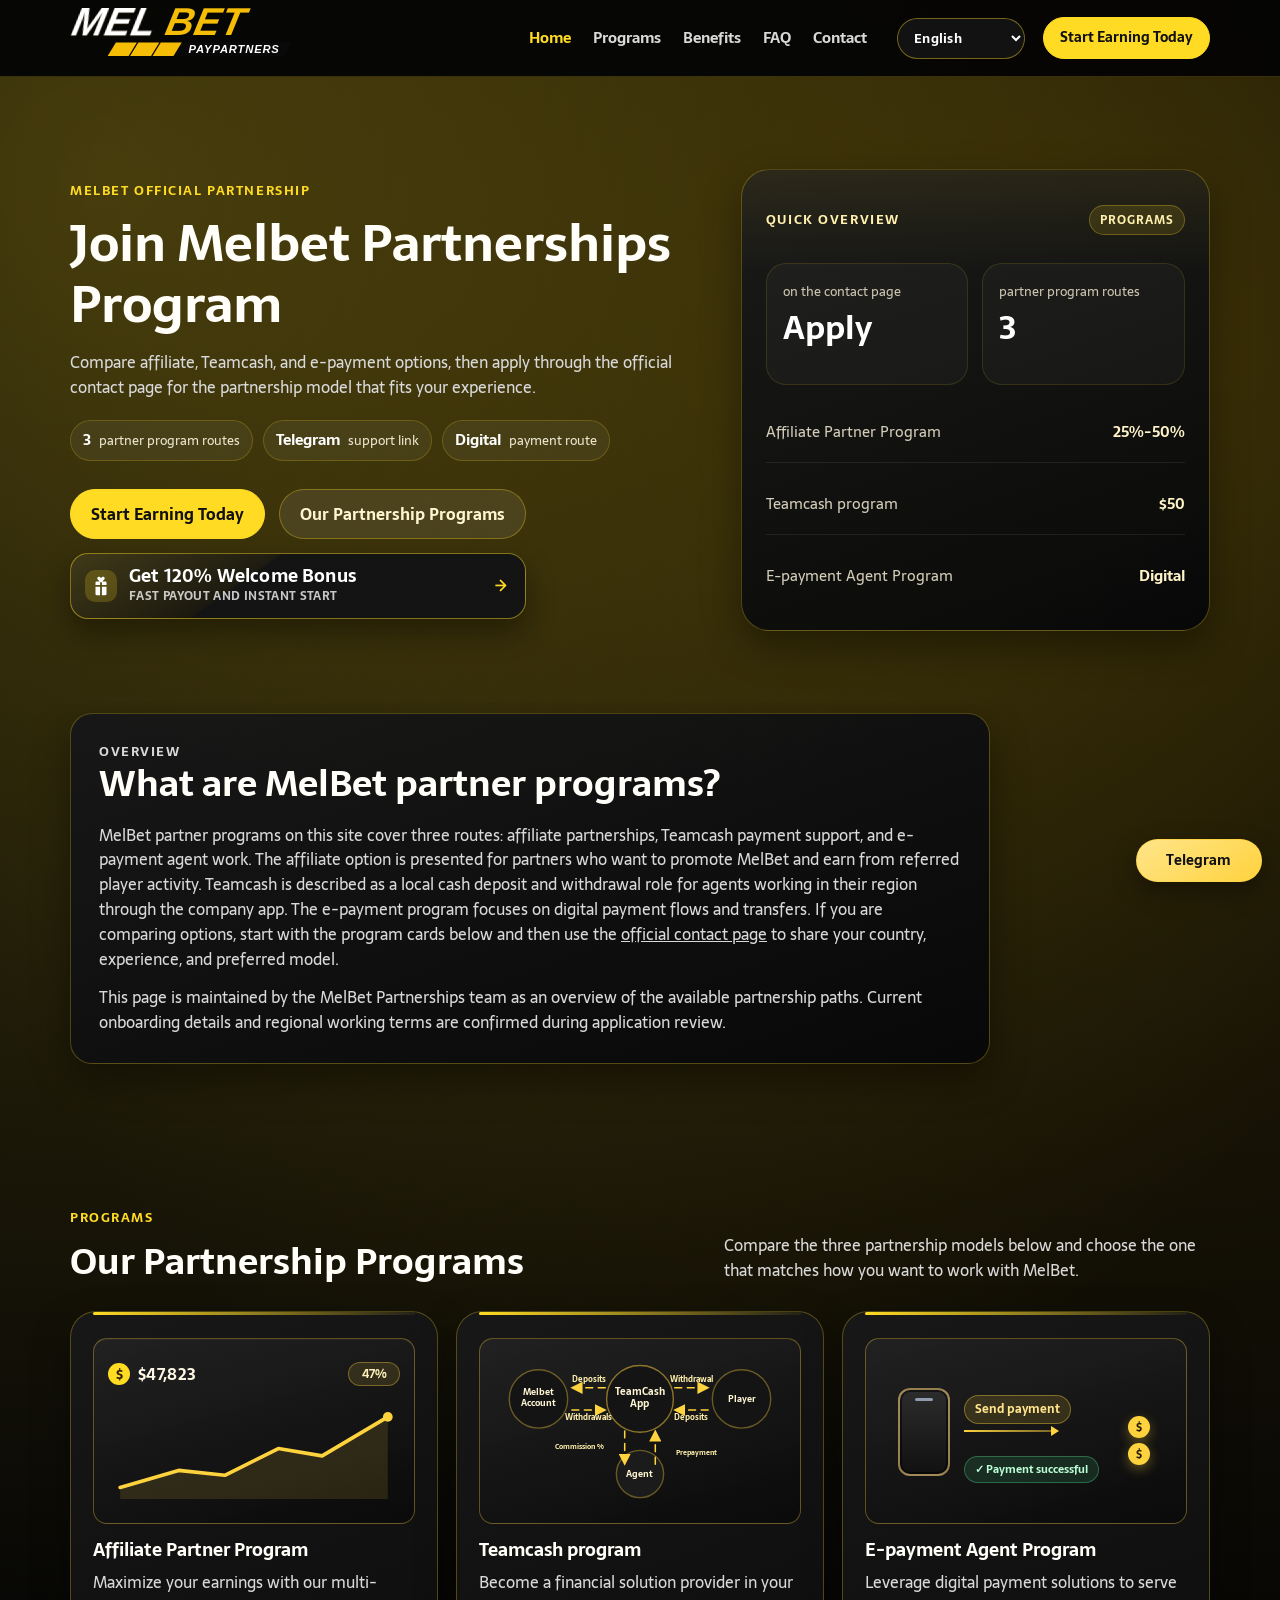
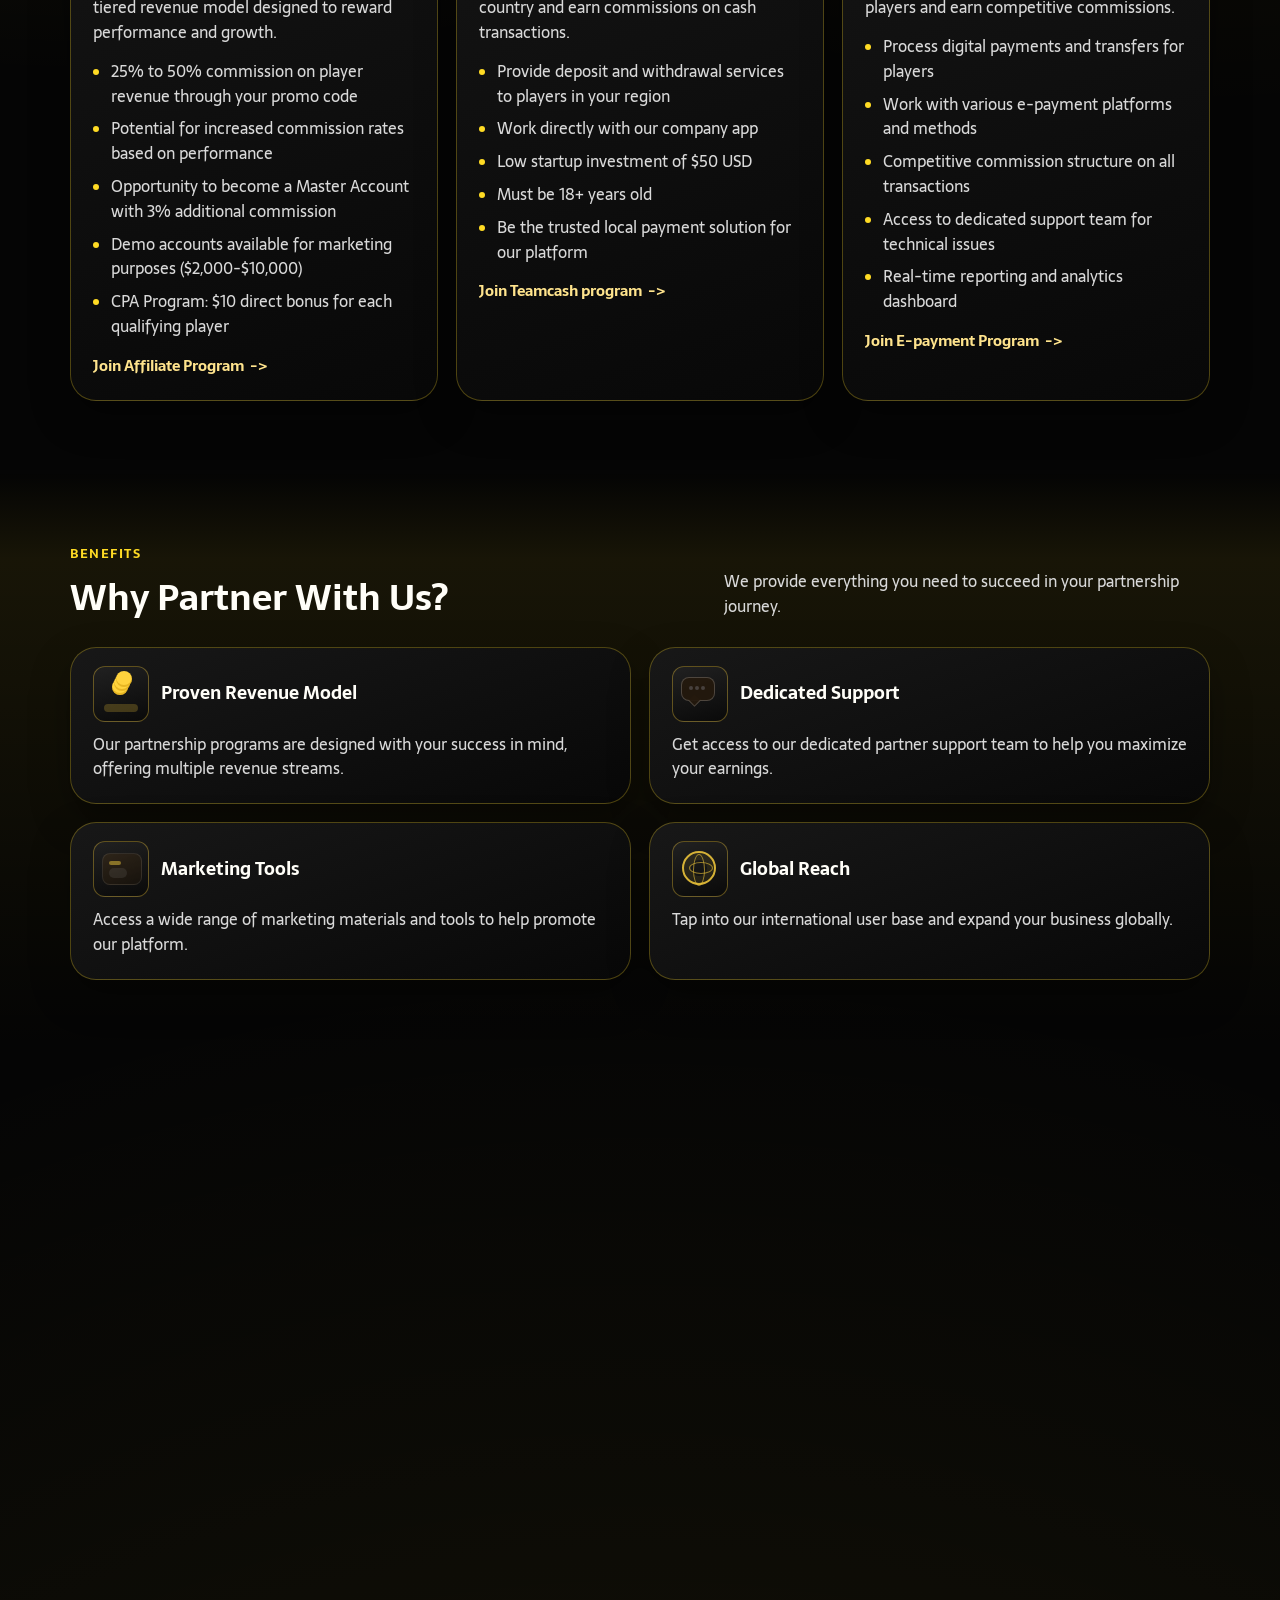
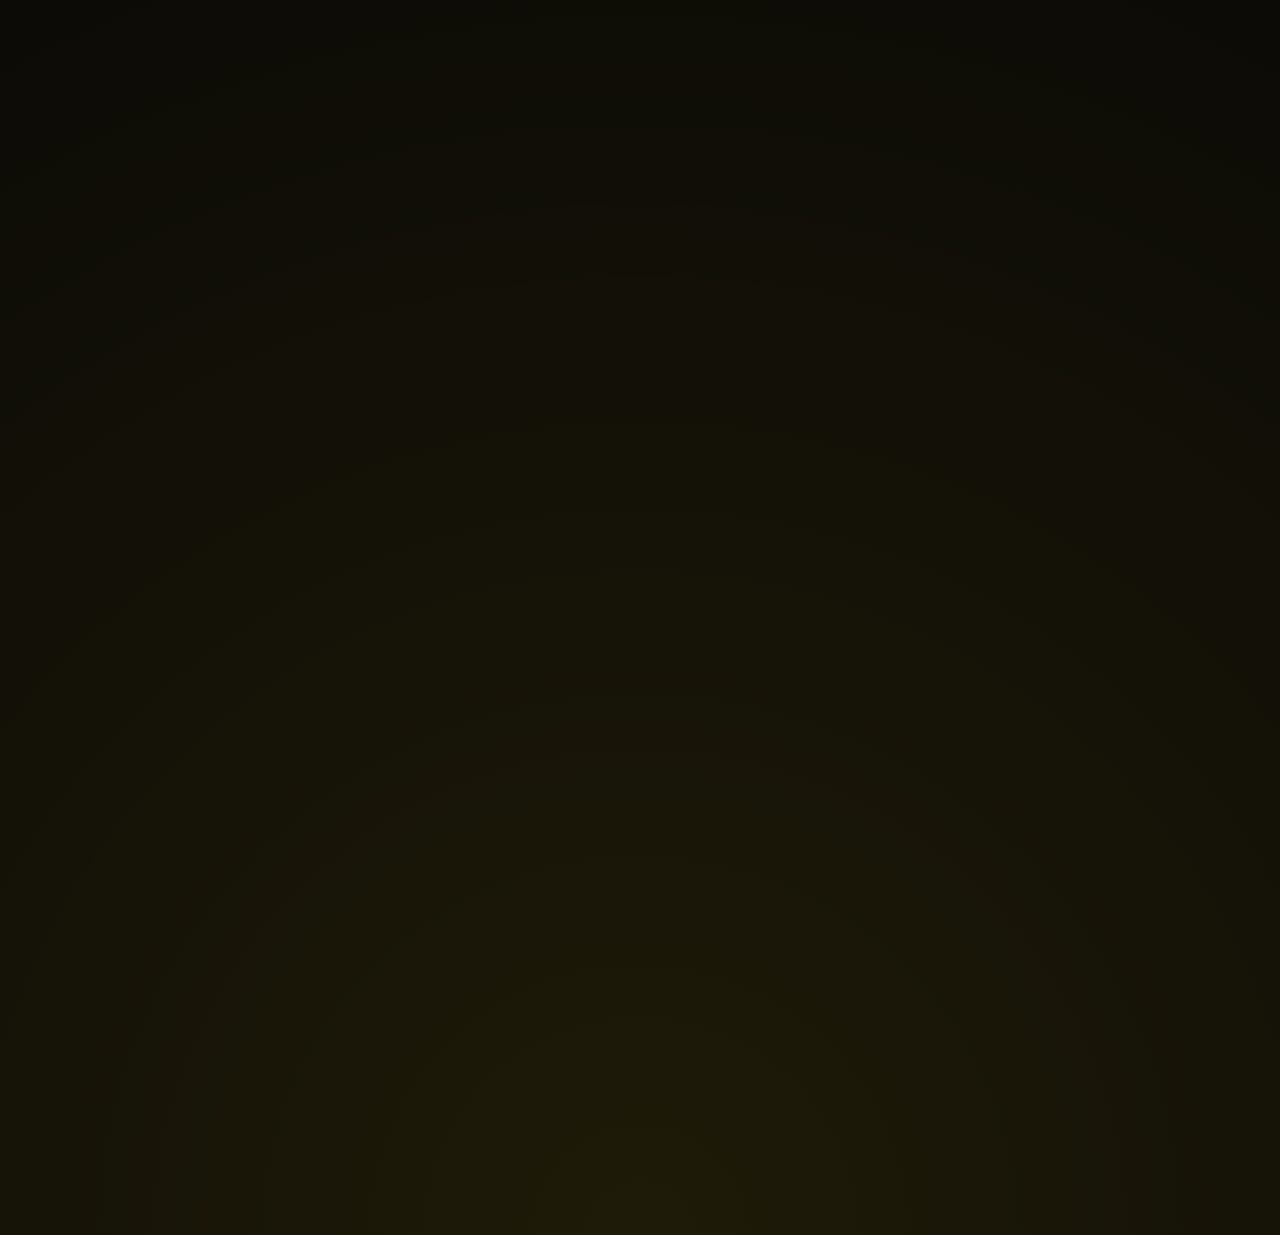
==== commit 7ab61b7d: "Initialize connected GA4 destination" ====
--- a/index.html
+++ b/index.html
@@ -125,10 +125,10 @@
           window.__melbetAnalyticsLoaded = true;
           const script = document.createElement('script');
           script.async = true;
-          // G-9EQ8GXE5MW is a connected GA4 destination; load its primary Google tag.
+          // G-9EQ8GXE5MW is a connected GA4 destination; initialize its primary Google tag.
           script.src = 'https://www.googletagmanager.com/gtag/js?id=G-74E6Q81VMT';
           document.head.appendChild(script);
-          gtag('config', 'G-9EQ8GXE5MW');
+          gtag('config', 'G-74E6Q81VMT');
         };
 
         if ('requestIdleCallback' in window) {
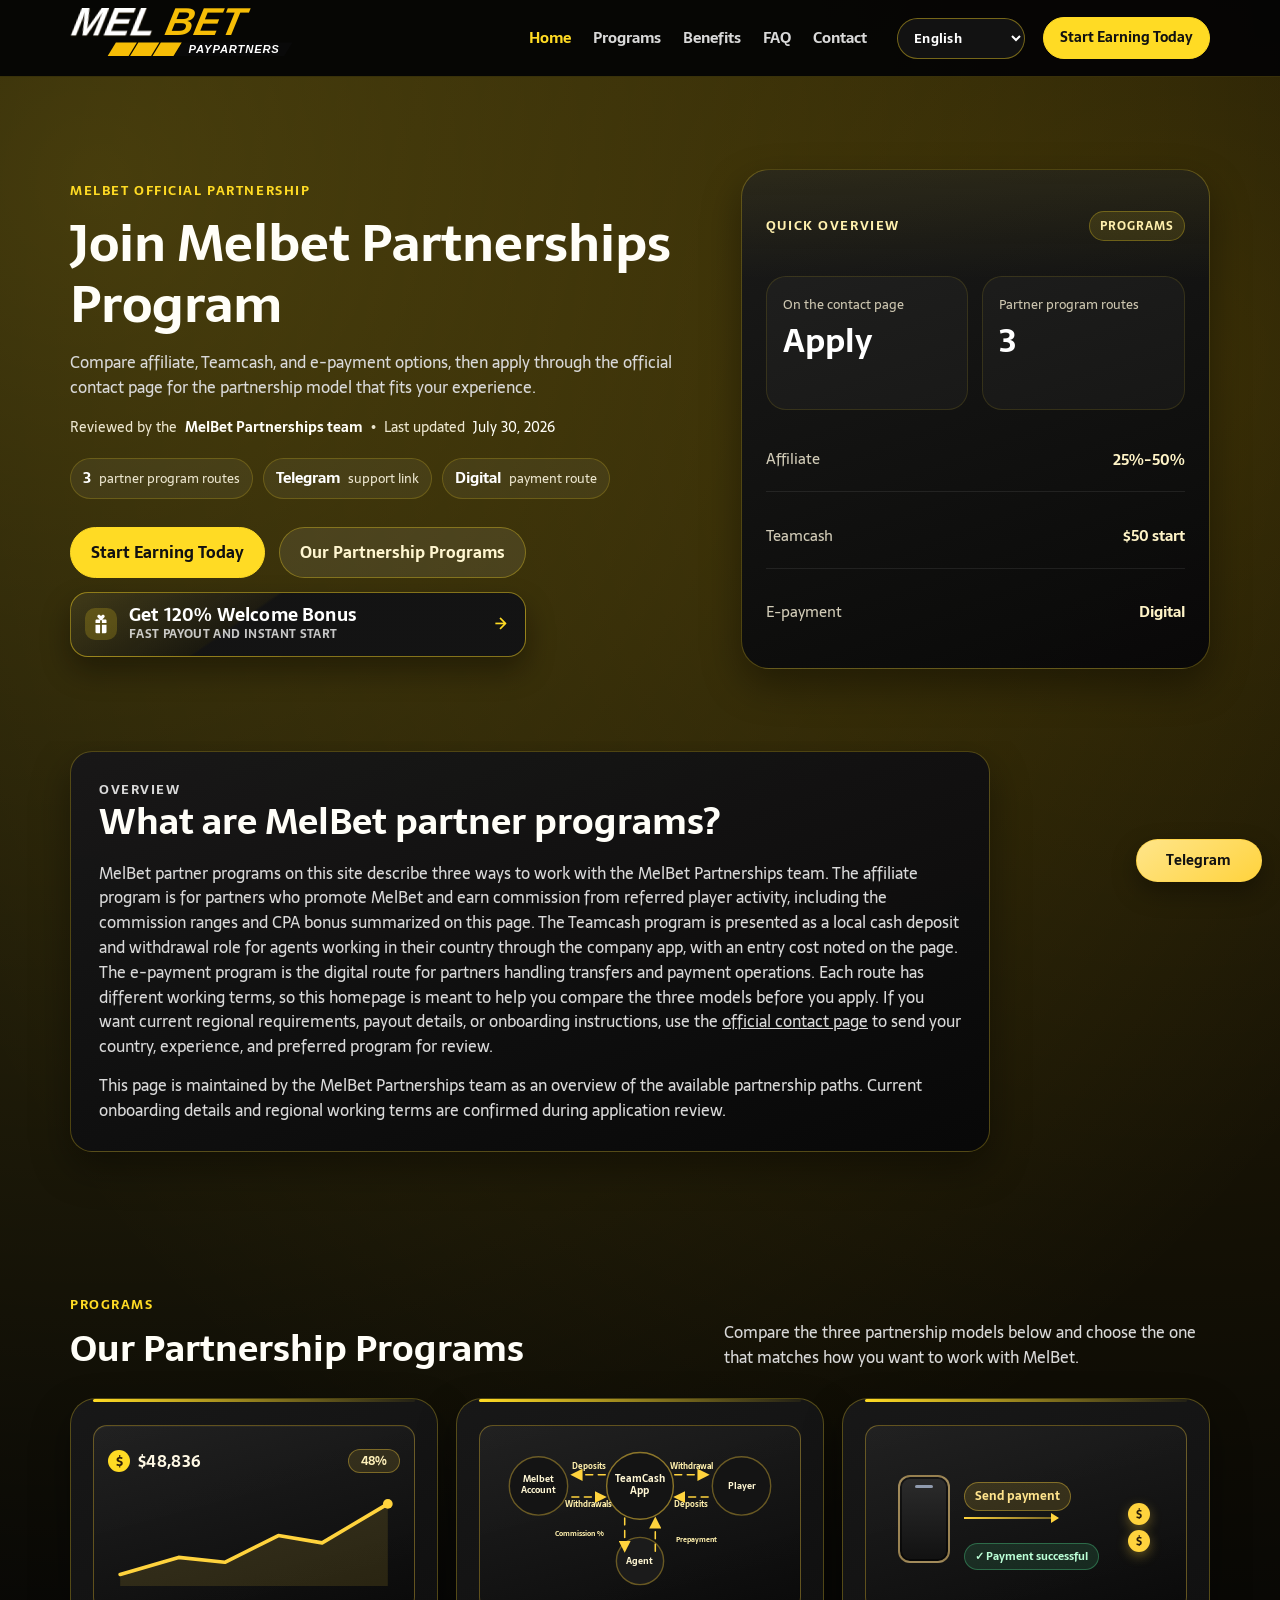
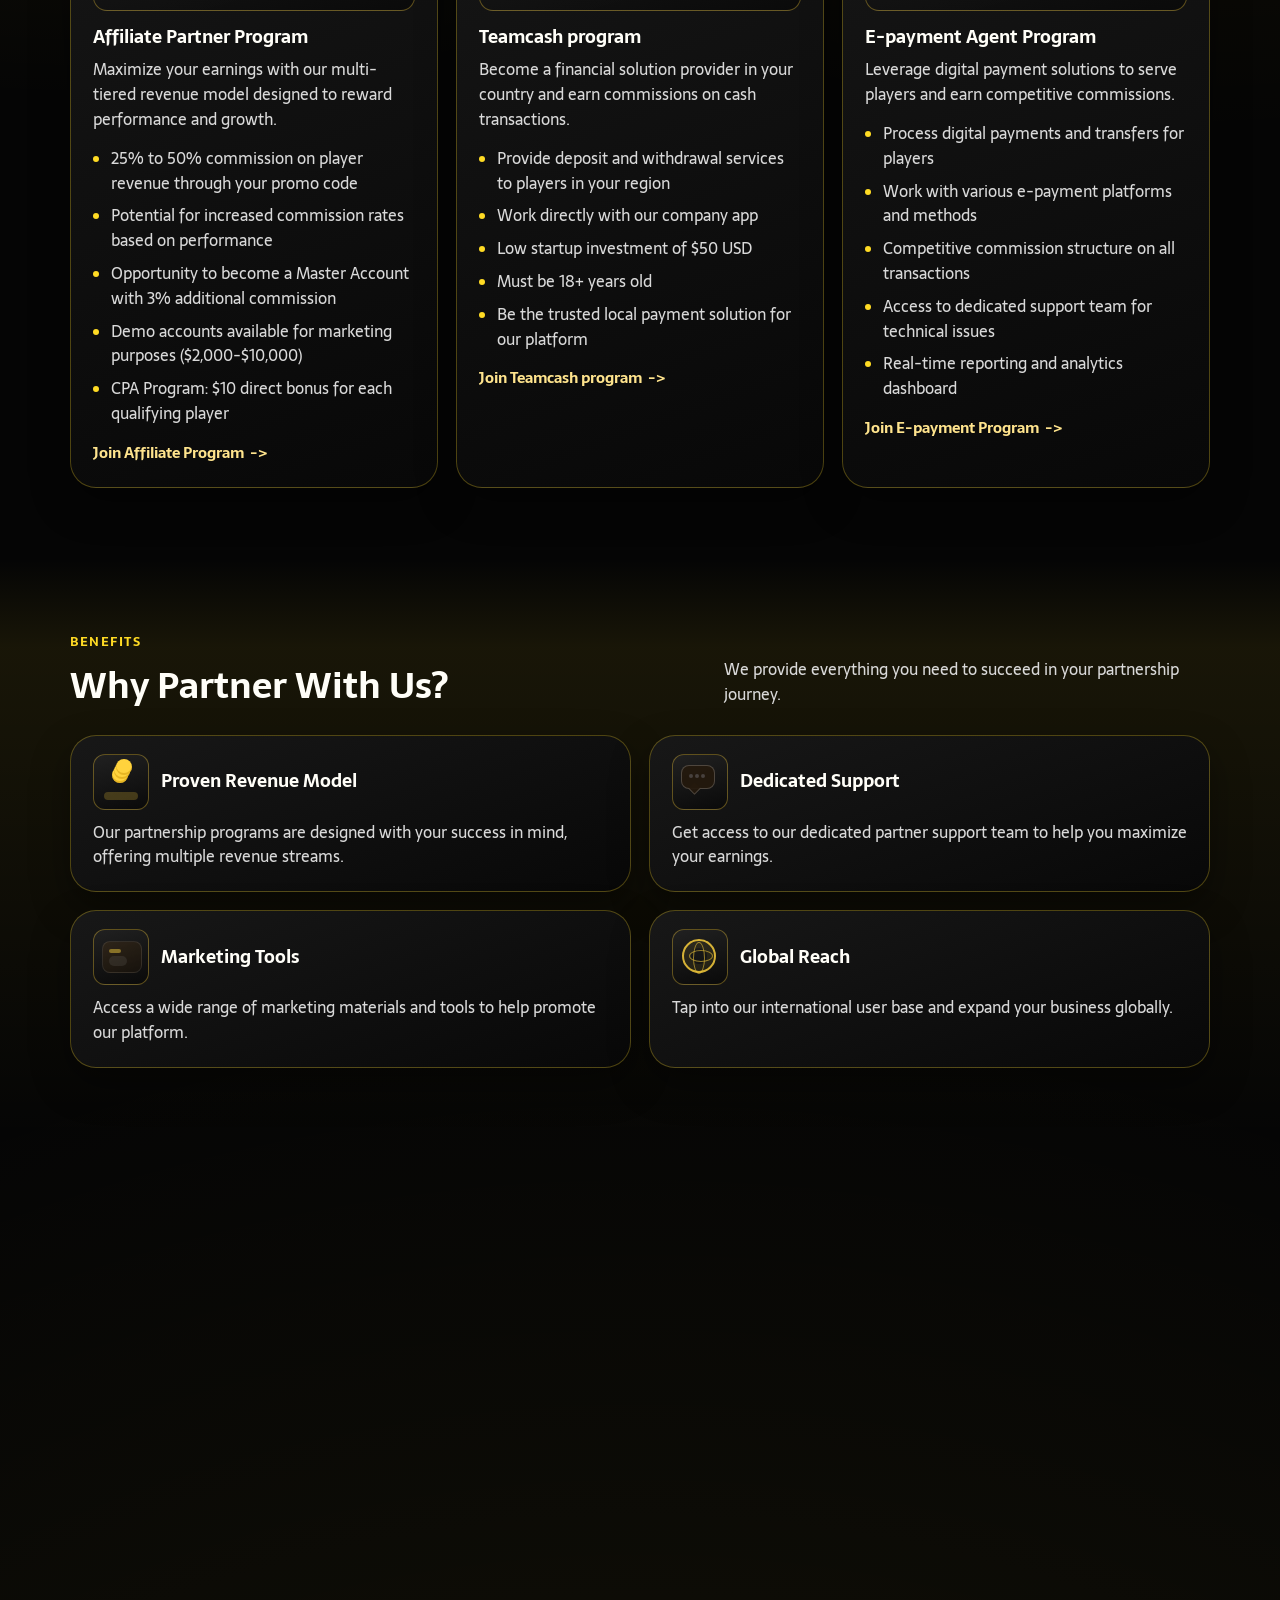
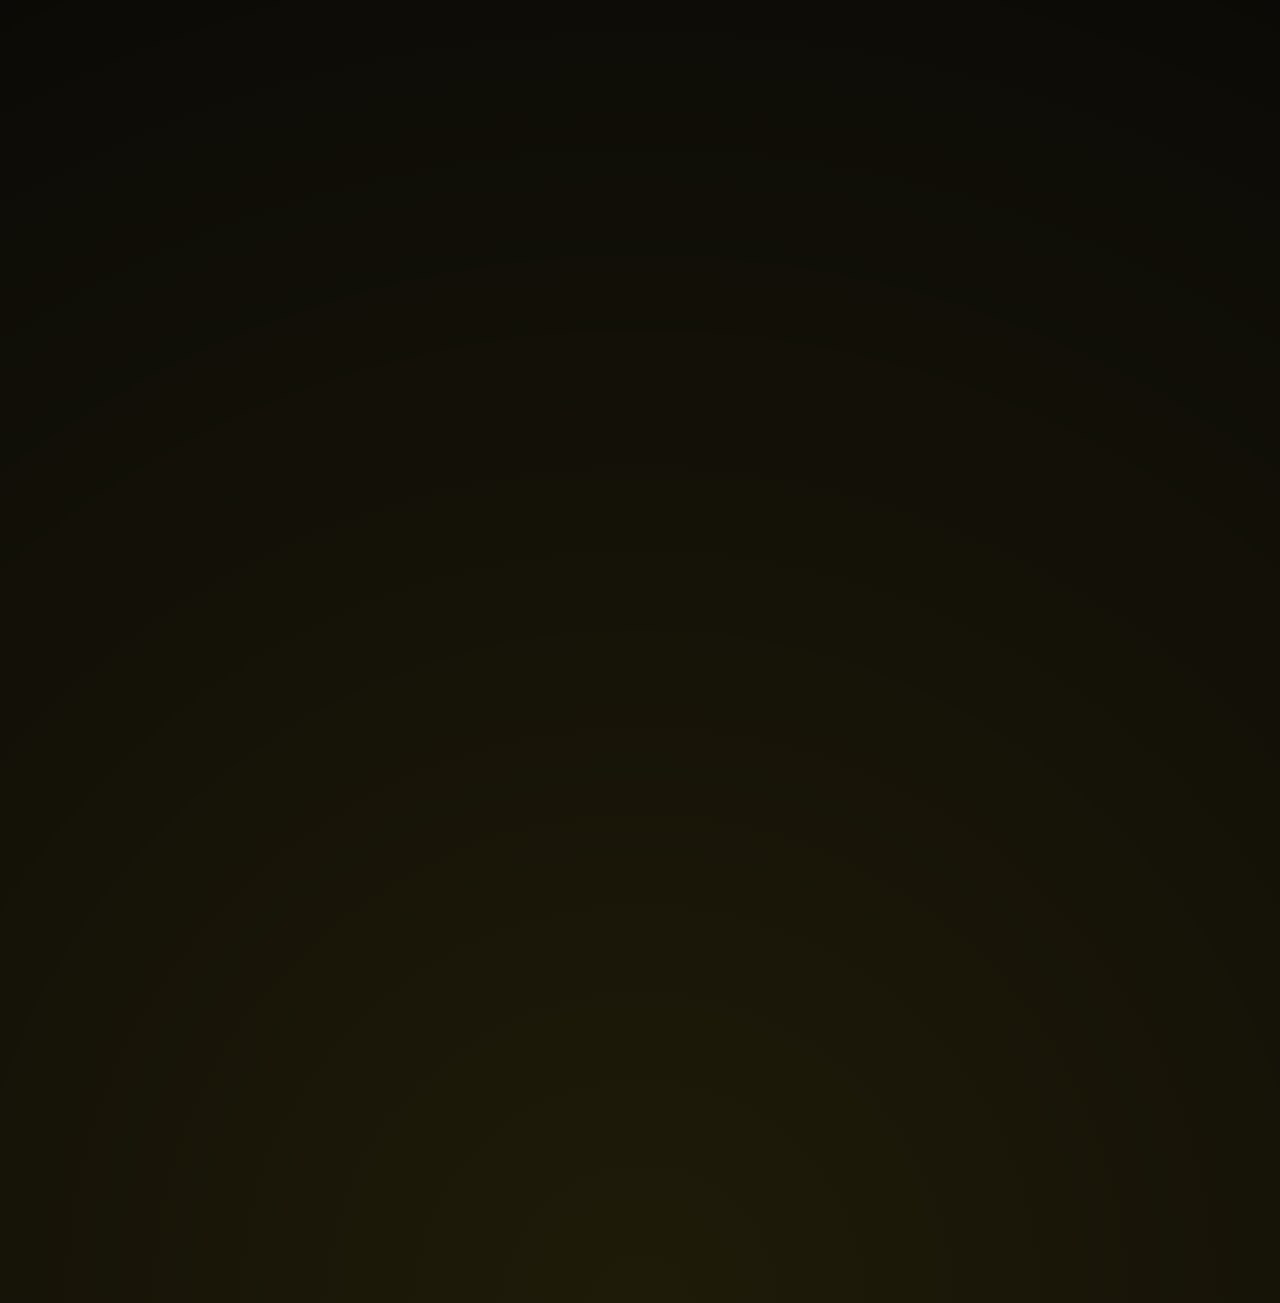
==== commit d4386939: "fix(seo): apply audit recommendations for paypartnersmelbet" ====
--- a/index.html
+++ b/index.html
@@ -64,7 +64,7 @@
           "@type": "Organization",
           "name": "MelBet Partnerships"
         },
-        "dateModified": "2026-07-25",
+        "dateModified": "2026-07-30T06:50:00+03:00",
         "isPartOf": {
           "@type": "WebSite",
           "name": "MelBet Partnerships",
@@ -125,10 +125,10 @@
           window.__melbetAnalyticsLoaded = true;
           const script = document.createElement('script');
           script.async = true;
-          // G-9EQ8GXE5MW is a connected GA4 destination; initialize its primary Google tag.
+          // G-9EQ8GXE5MW is a connected GA4 destination; load its primary Google tag.
           script.src = 'https://www.googletagmanager.com/gtag/js?id=G-74E6Q81VMT';
           document.head.appendChild(script);
-          gtag('config', 'G-74E6Q81VMT');
+          gtag('config', 'G-9EQ8GXE5MW');
         };
 
         if ('requestIdleCallback' in window) {
@@ -157,7 +157,7 @@
         rel="stylesheet"
       />
     </noscript>
-    <link rel="stylesheet" href="./css/styles.css?v=20" />
+    <link rel="stylesheet" href="./css/styles.css?v=21" />
   </head>
   <body>
     <div class="page-ambient" aria-hidden="true">
@@ -227,6 +227,11 @@
               Compare affiliate, Teamcash, and e-payment options, then apply through the official
               contact page for the partnership model that fits your experience.
             </p>
+            <p class="page-meta">
+              Reviewed by the <strong>MelBet Partnerships team</strong>
+              <span aria-hidden="true">&bull;</span>
+              Last updated <time datetime="2026-07-30T06:50:00+03:00">July 30, 2026</time>
+            </p>
             <div class="hero-inline-stats" aria-label="Partnership highlights">
               <span><strong>3</strong> partner program routes</span>
               <span><strong>Telegram</strong> support link</span>
@@ -292,14 +297,17 @@
             <p class="section-kicker">Overview</p>
             <h2 id="overview-title">What are MelBet partner programs?</h2>
             <p>
-              MelBet partner programs on this site cover three routes: affiliate partnerships,
-              Teamcash payment support, and e-payment agent work. The affiliate option is presented
-              for partners who want to promote MelBet and earn from referred player activity.
-              Teamcash is described as a local cash deposit and withdrawal role for agents working
-              in their region through the company app. The e-payment program focuses on digital
-              payment flows and transfers. If you are comparing options, start with the program
-              cards below and then use the <a href="./contact">official contact page</a> to share
-              your country, experience, and preferred model.
+              MelBet partner programs on this site describe three ways to work with the MelBet
+              Partnerships team. The affiliate program is for partners who promote MelBet and earn
+              commission from referred player activity, including the commission ranges and CPA
+              bonus summarized on this page. The Teamcash program is presented as a local cash
+              deposit and withdrawal role for agents working in their country through the company
+              app, with an entry cost noted on the page. The e-payment program is the digital
+              route for partners handling transfers and payment operations. Each route has
+              different working terms, so this homepage is meant to help you compare the three
+              models before you apply. If you want current regional requirements, payout details,
+              or onboarding instructions, use the <a href="./contact">official contact page</a> to
+              send your country, experience, and preferred program for review.
             </p>
             <p class="answer-note">
               This page is maintained by the MelBet Partnerships team as an overview of the
@@ -686,7 +694,7 @@
       >
     </aside>
 
-    <script src="./js/i18n.js?v=15"></script>
+    <script src="./js/i18n-loader.js?v=1"></script>
     <script src="./js/tracking.js?v=1"></script>
     <script src="./js/main.js?v=10"></script>
   </body>
--- a/css/styles.css
+++ b/css/styles.css
@@ -355,6 +355,21 @@
 .hero-copy {
   color: var(--muted);
   max-width: 640px;
+}
+
+.page-meta {
+  display: flex;
+  flex-wrap: wrap;
+  align-items: center;
+  gap: 8px;
+  margin: 16px 0 0;
+  color: #ece6cf;
+  font-size: 0.9rem;
+}
+
+.page-meta strong,
+.page-meta time {
+  color: var(--text);
 }
 
 .hero-cta-stack {
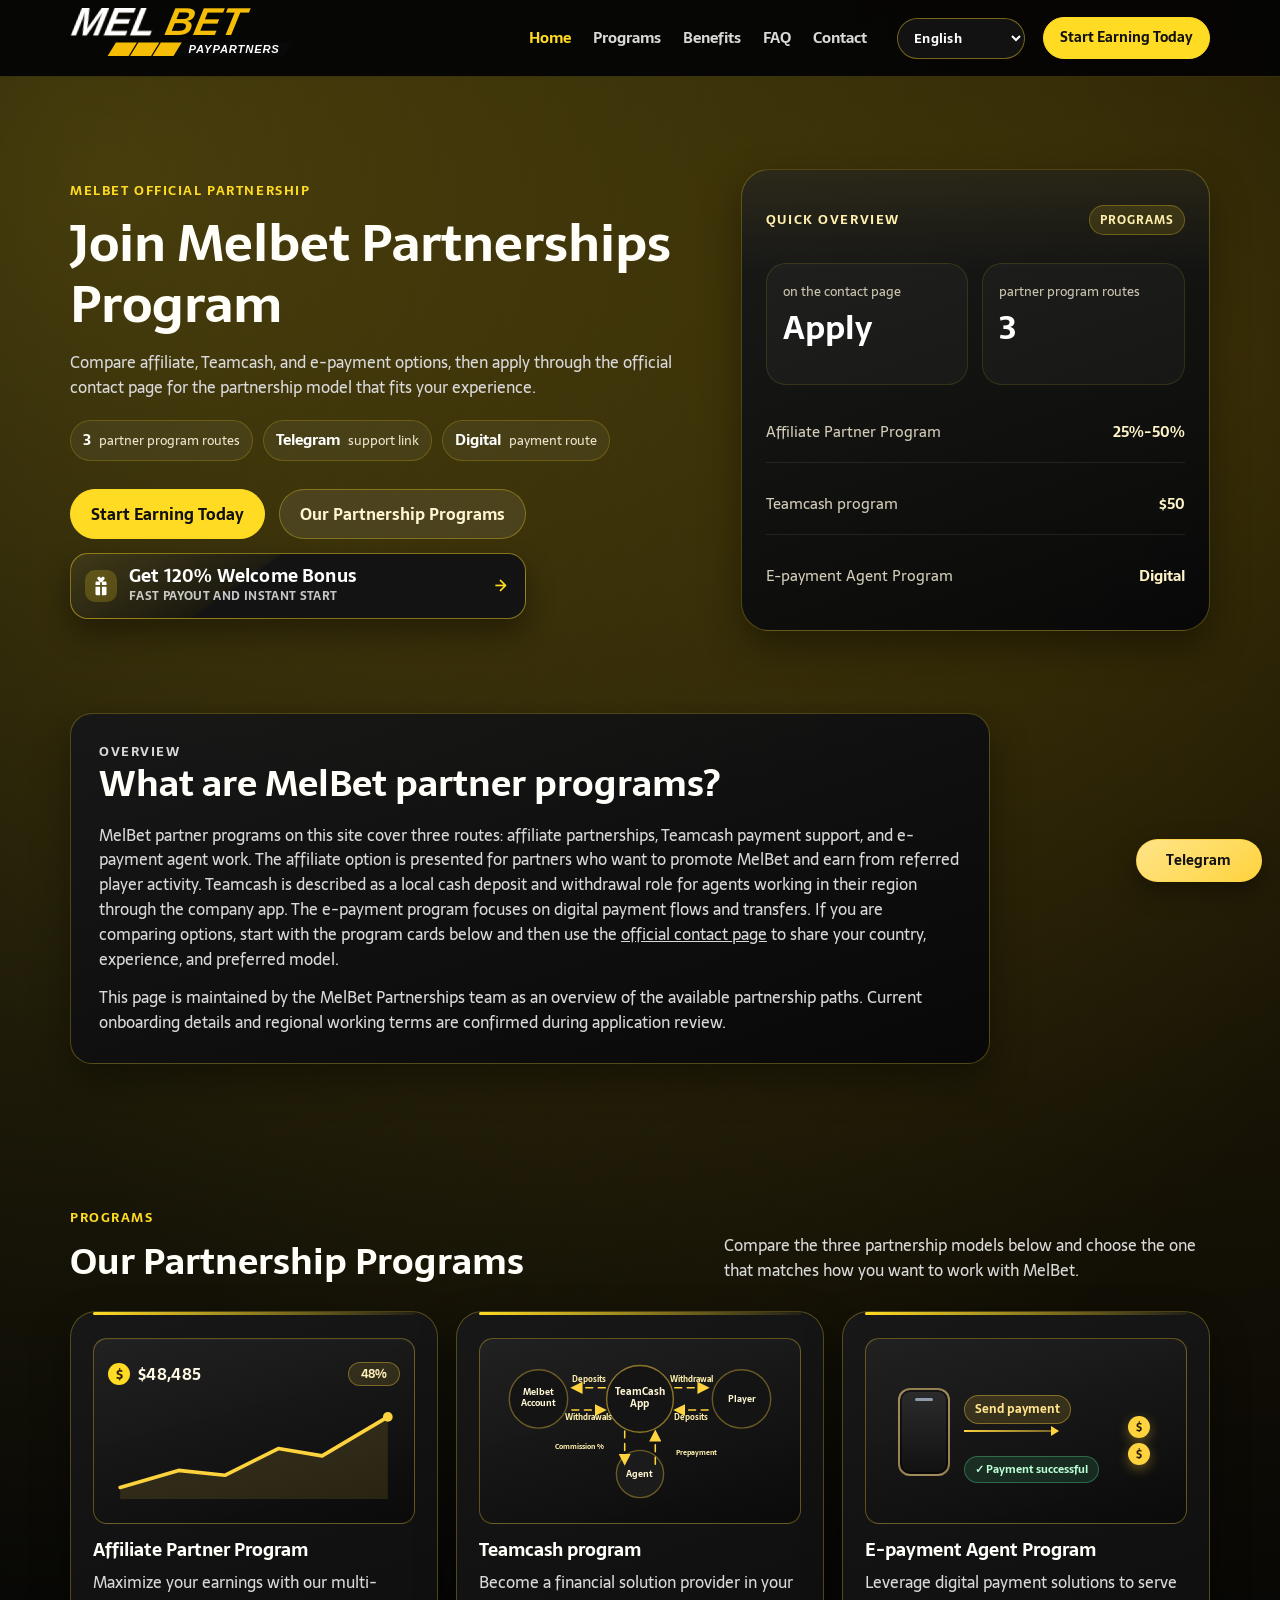
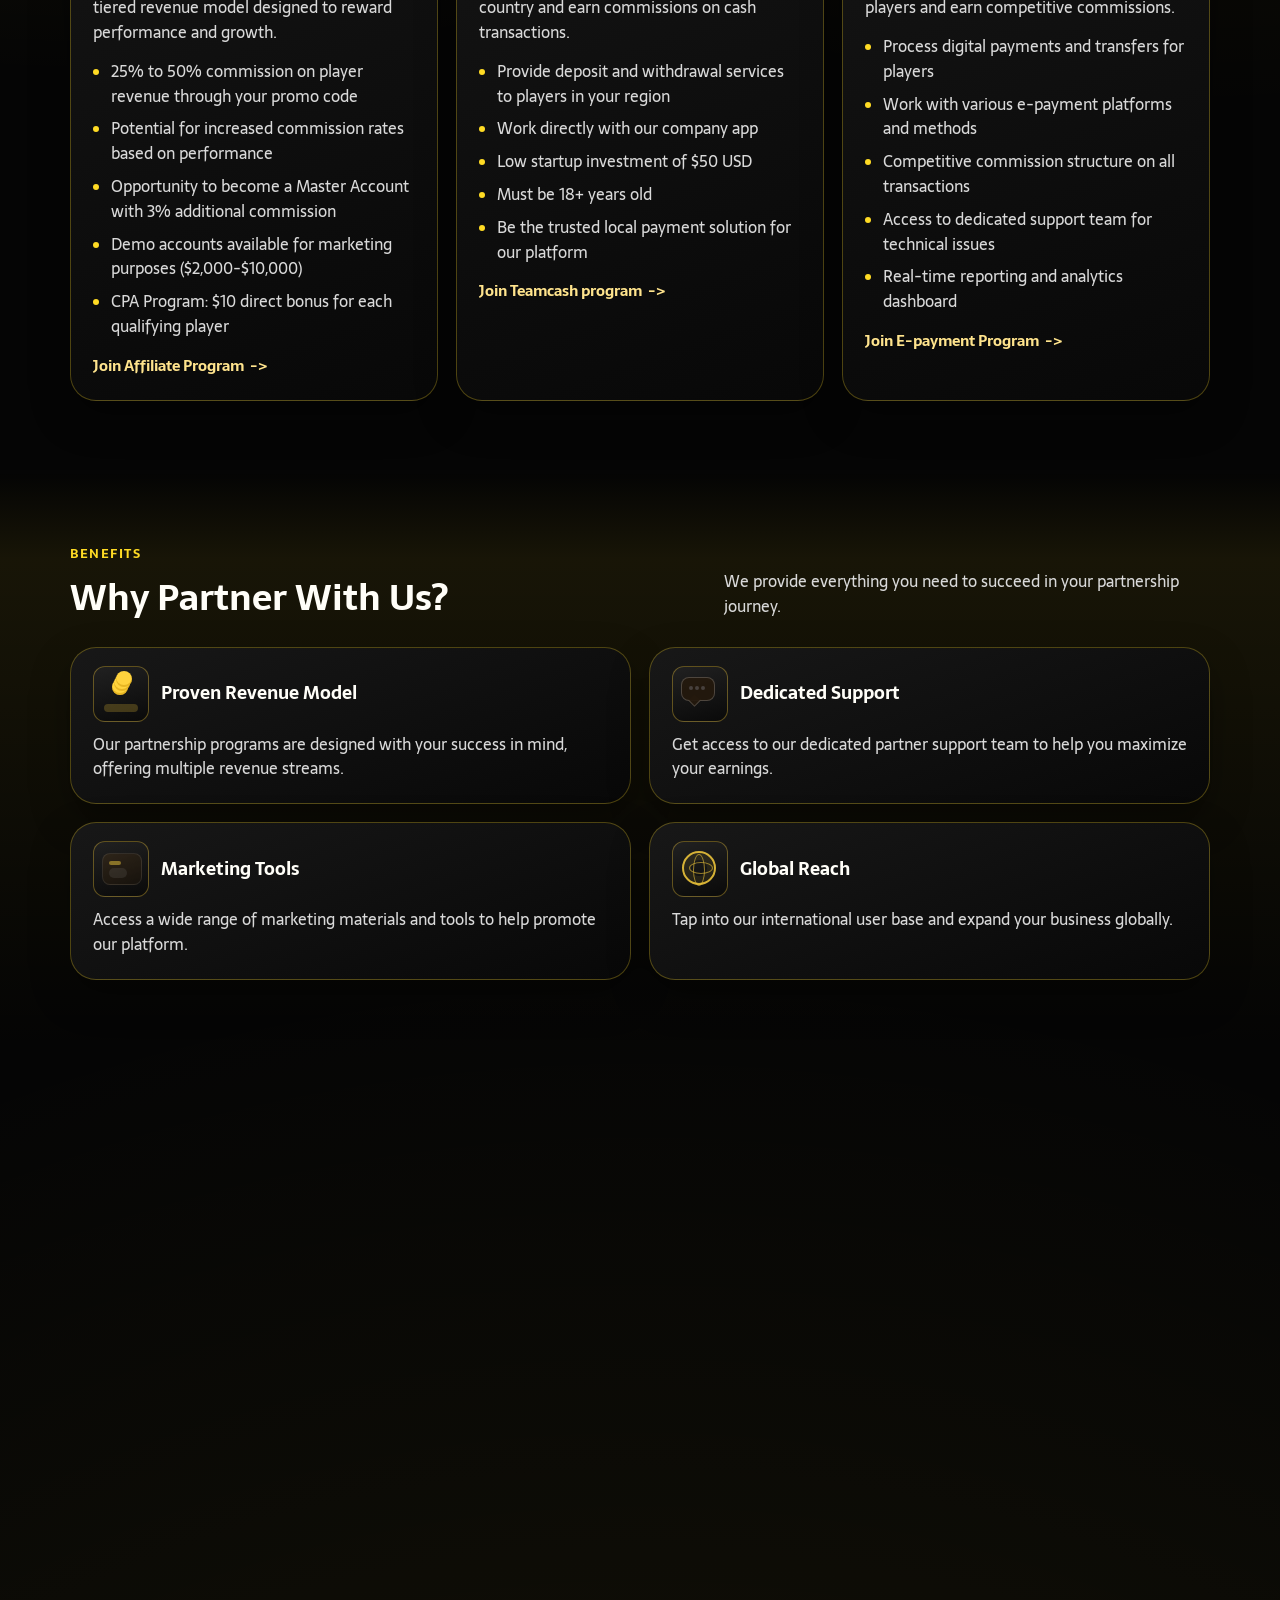
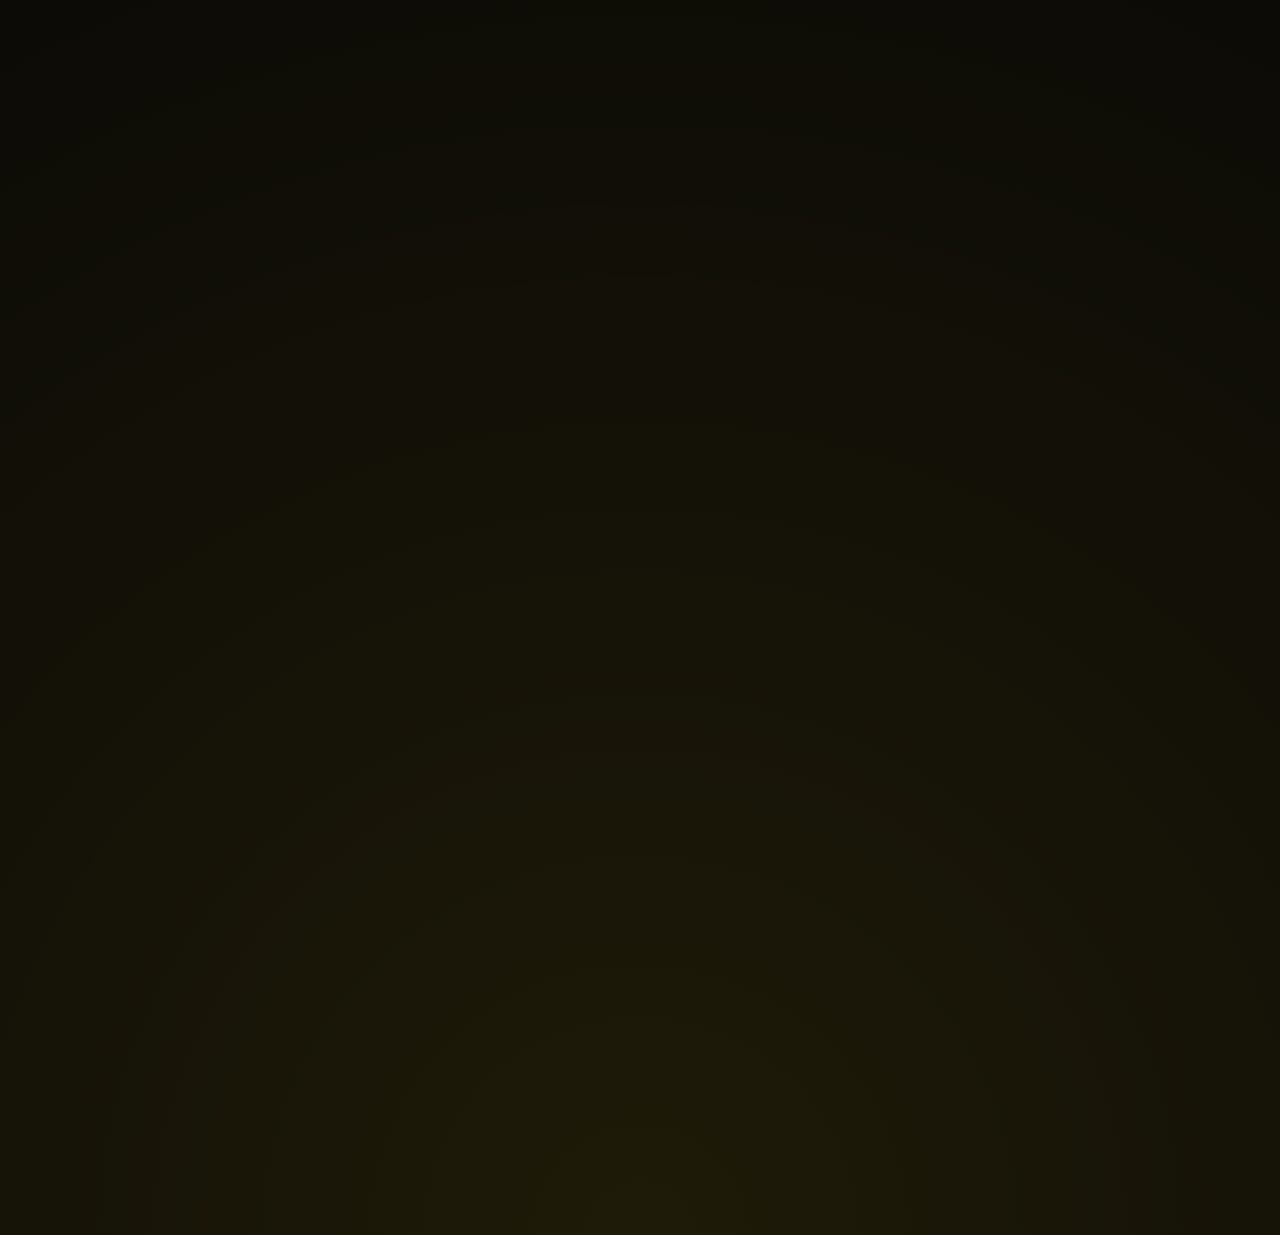
==== commit 6e91f339: "Add branded favicon set" ====
--- a/index.html
+++ b/index.html
@@ -64,7 +64,7 @@
           "@type": "Organization",
           "name": "MelBet Partnerships"
         },
-        "dateModified": "2026-07-30T06:50:00+03:00",
+        "dateModified": "2026-07-25",
         "isPartOf": {
           "@type": "WebSite",
           "name": "MelBet Partnerships",
@@ -140,9 +140,6 @@
         }
       })();
     </script>
-    <link rel="icon" href="/favicon.svg?v=1" type="image/svg+xml" />
-    <link rel="shortcut icon" href="/favicon.svg?v=1" type="image/svg+xml" />
-    <link rel="apple-touch-icon" href="/favicon.png" />
     <link rel="preconnect" href="https://fonts.googleapis.com" />
     <link rel="preconnect" href="https://fonts.gstatic.com" crossorigin />
     <link
@@ -157,7 +154,13 @@
         rel="stylesheet"
       />
     </noscript>
-    <link rel="stylesheet" href="./css/styles.css?v=21" />
+    <link rel="stylesheet" href="./css/styles.css?v=20" />
+      <link rel="icon" href="/favicon.ico" sizes="any" />
+    <link rel="icon" href="/favicon.svg" type="image/svg+xml" />
+    <link rel="icon" href="/favicon-48.png" type="image/png" sizes="48x48" />
+    <link rel="apple-touch-icon" href="/apple-touch-icon.png" sizes="180x180" />
+    <link rel="manifest" href="/site.webmanifest" />
+    <meta name="theme-color" content="#ffc400" />
   </head>
   <body>
     <div class="page-ambient" aria-hidden="true">
@@ -227,11 +230,6 @@
               Compare affiliate, Teamcash, and e-payment options, then apply through the official
               contact page for the partnership model that fits your experience.
             </p>
-            <p class="page-meta">
-              Reviewed by the <strong>MelBet Partnerships team</strong>
-              <span aria-hidden="true">&bull;</span>
-              Last updated <time datetime="2026-07-30T06:50:00+03:00">July 30, 2026</time>
-            </p>
             <div class="hero-inline-stats" aria-label="Partnership highlights">
               <span><strong>3</strong> partner program routes</span>
               <span><strong>Telegram</strong> support link</span>
@@ -297,17 +295,14 @@
             <p class="section-kicker">Overview</p>
             <h2 id="overview-title">What are MelBet partner programs?</h2>
             <p>
-              MelBet partner programs on this site describe three ways to work with the MelBet
-              Partnerships team. The affiliate program is for partners who promote MelBet and earn
-              commission from referred player activity, including the commission ranges and CPA
-              bonus summarized on this page. The Teamcash program is presented as a local cash
-              deposit and withdrawal role for agents working in their country through the company
-              app, with an entry cost noted on the page. The e-payment program is the digital
-              route for partners handling transfers and payment operations. Each route has
-              different working terms, so this homepage is meant to help you compare the three
-              models before you apply. If you want current regional requirements, payout details,
-              or onboarding instructions, use the <a href="./contact">official contact page</a> to
-              send your country, experience, and preferred program for review.
+              MelBet partner programs on this site cover three routes: affiliate partnerships,
+              Teamcash payment support, and e-payment agent work. The affiliate option is presented
+              for partners who want to promote MelBet and earn from referred player activity.
+              Teamcash is described as a local cash deposit and withdrawal role for agents working
+              in their region through the company app. The e-payment program focuses on digital
+              payment flows and transfers. If you are comparing options, start with the program
+              cards below and then use the <a href="./contact">official contact page</a> to share
+              your country, experience, and preferred model.
             </p>
             <p class="answer-note">
               This page is maintained by the MelBet Partnerships team as an overview of the
@@ -694,7 +689,7 @@
       >
     </aside>
 
-    <script src="./js/i18n-loader.js?v=1"></script>
+    <script src="./js/i18n.js?v=15"></script>
     <script src="./js/tracking.js?v=1"></script>
     <script src="./js/main.js?v=10"></script>
   </body>
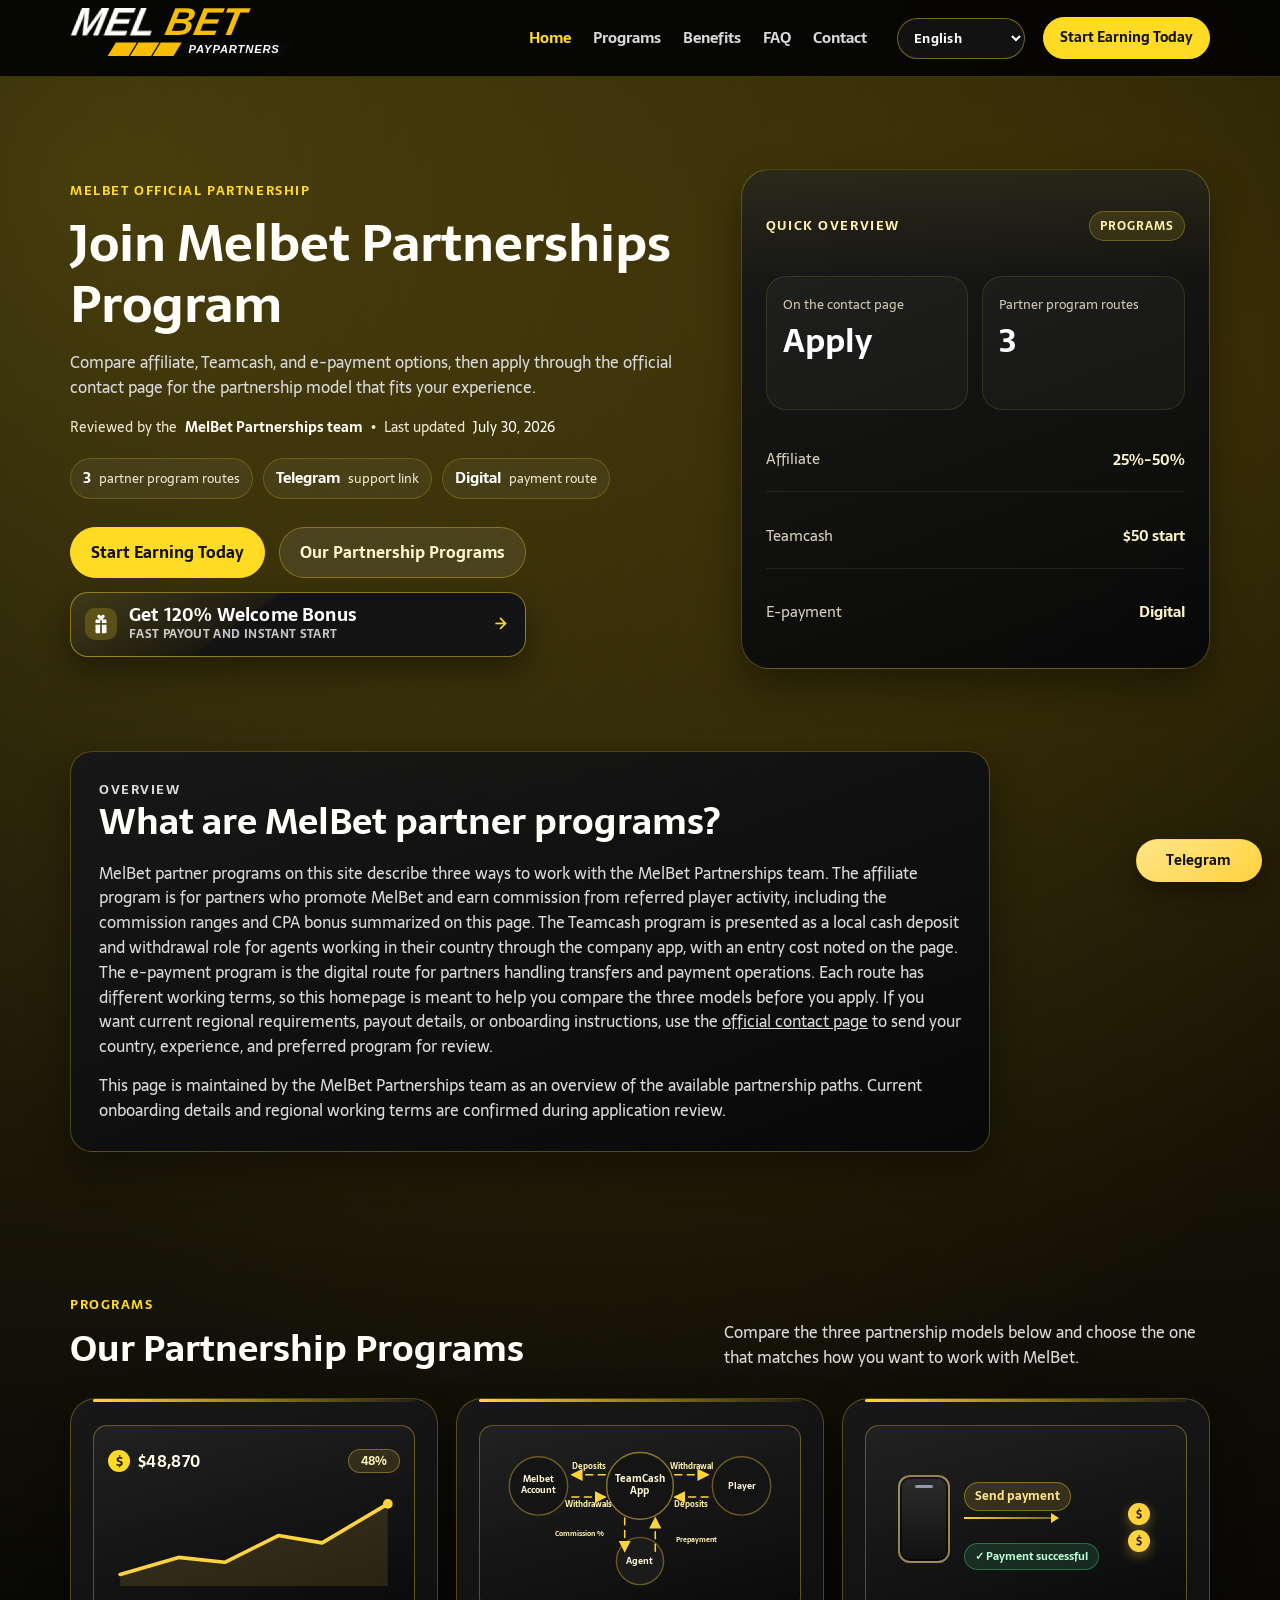
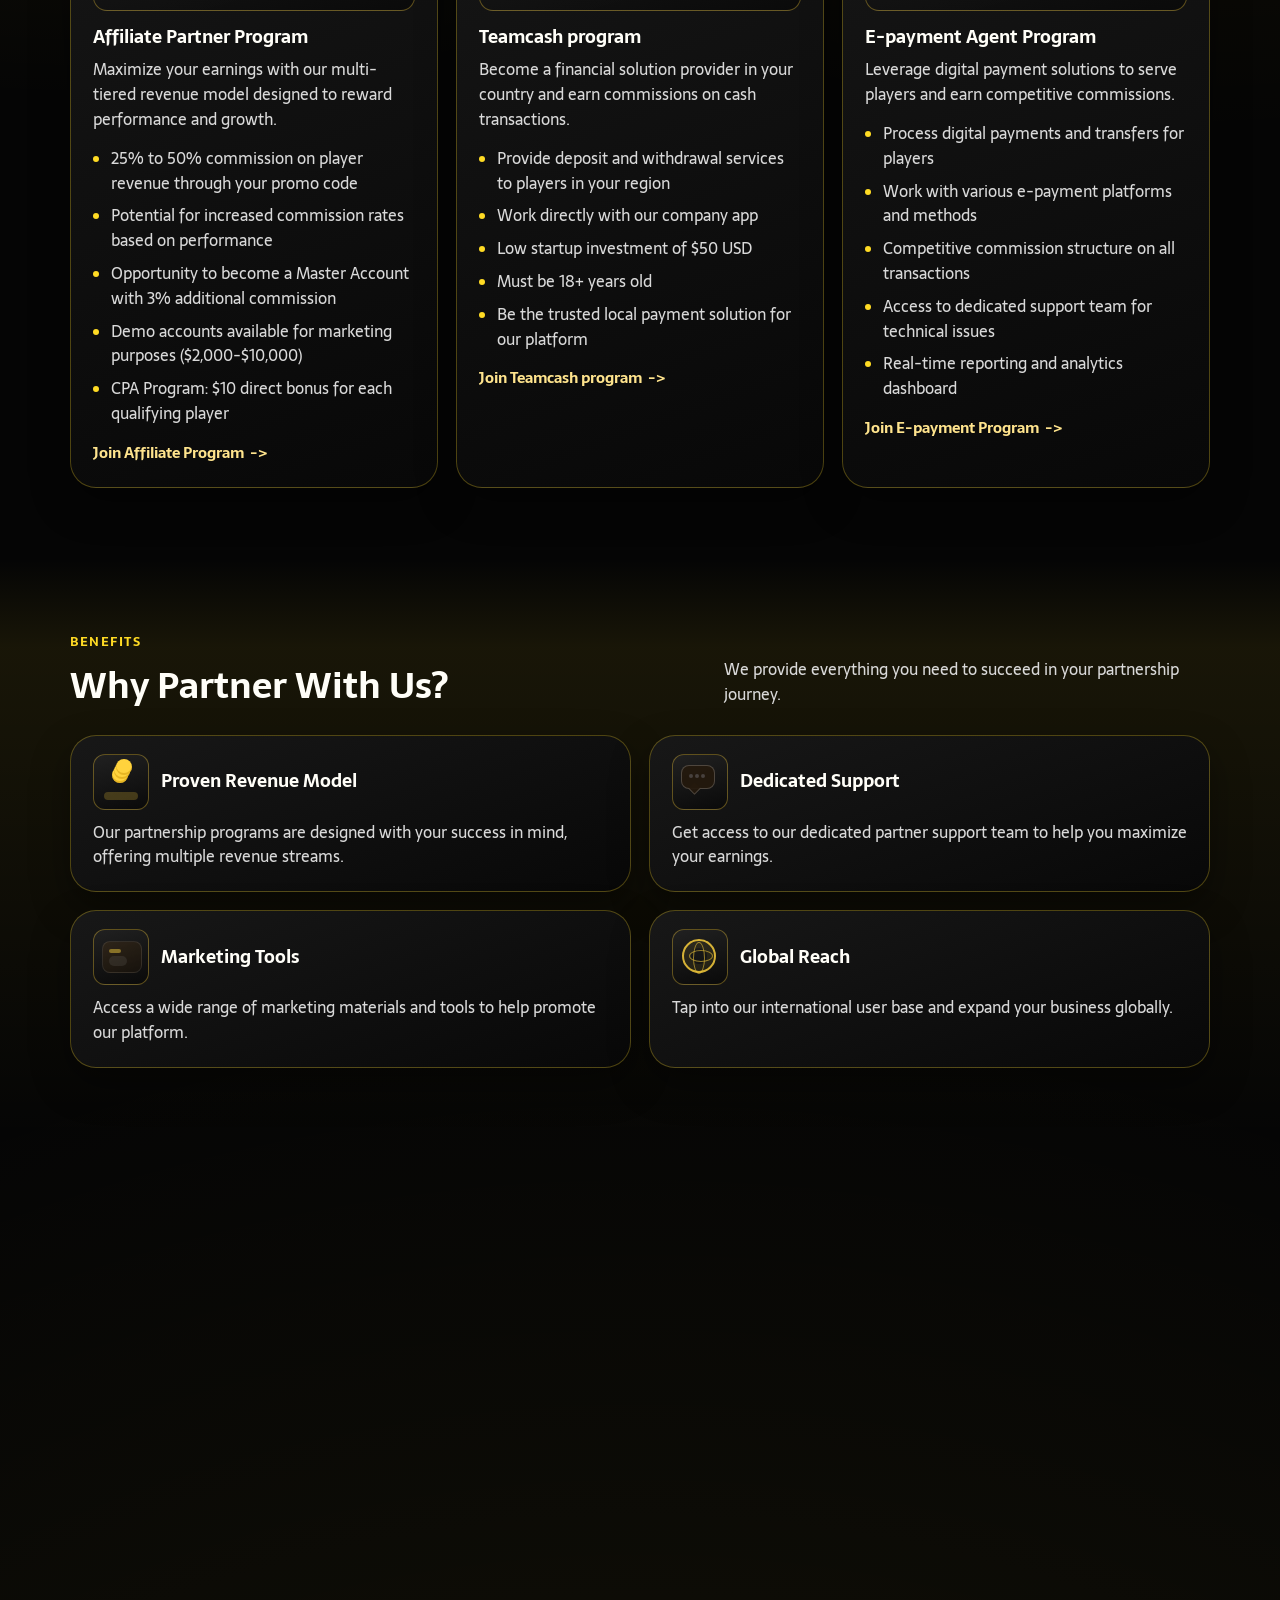
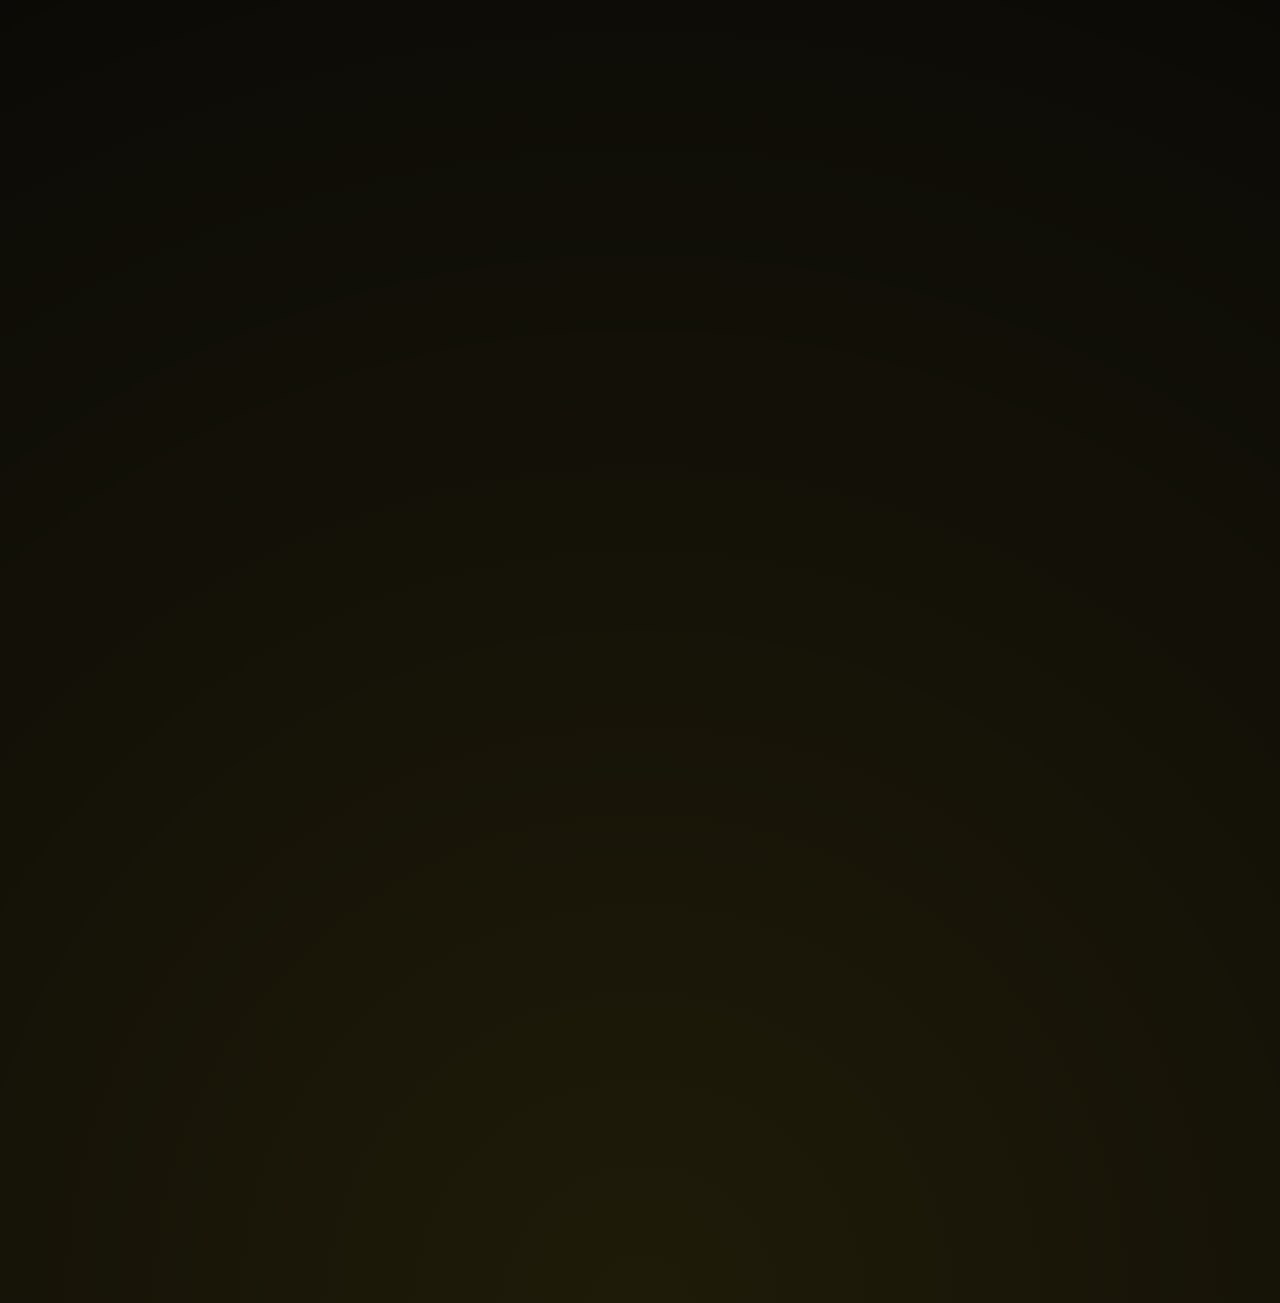
==== commit 1cfef248: "Add branded favicon set" ====
--- a/index.html
+++ b/index.html
@@ -64,7 +64,7 @@
           "@type": "Organization",
           "name": "MelBet Partnerships"
         },
-        "dateModified": "2026-07-25",
+        "dateModified": "2026-07-30T06:50:00+03:00",
         "isPartOf": {
           "@type": "WebSite",
           "name": "MelBet Partnerships",
@@ -154,7 +154,7 @@
         rel="stylesheet"
       />
     </noscript>
-    <link rel="stylesheet" href="./css/styles.css?v=20" />
+    <link rel="stylesheet" href="./css/styles.css?v=21" />
       <link rel="icon" href="/favicon.ico" sizes="any" />
     <link rel="icon" href="/favicon.svg" type="image/svg+xml" />
     <link rel="icon" href="/favicon-48.png" type="image/png" sizes="48x48" />
@@ -230,6 +230,11 @@
               Compare affiliate, Teamcash, and e-payment options, then apply through the official
               contact page for the partnership model that fits your experience.
             </p>
+            <p class="page-meta">
+              Reviewed by the <strong>MelBet Partnerships team</strong>
+              <span aria-hidden="true">&bull;</span>
+              Last updated <time datetime="2026-07-30T06:50:00+03:00">July 30, 2026</time>
+            </p>
             <div class="hero-inline-stats" aria-label="Partnership highlights">
               <span><strong>3</strong> partner program routes</span>
               <span><strong>Telegram</strong> support link</span>
@@ -295,14 +300,17 @@
             <p class="section-kicker">Overview</p>
             <h2 id="overview-title">What are MelBet partner programs?</h2>
             <p>
-              MelBet partner programs on this site cover three routes: affiliate partnerships,
-              Teamcash payment support, and e-payment agent work. The affiliate option is presented
-              for partners who want to promote MelBet and earn from referred player activity.
-              Teamcash is described as a local cash deposit and withdrawal role for agents working
-              in their region through the company app. The e-payment program focuses on digital
-              payment flows and transfers. If you are comparing options, start with the program
-              cards below and then use the <a href="./contact">official contact page</a> to share
-              your country, experience, and preferred model.
+              MelBet partner programs on this site describe three ways to work with the MelBet
+              Partnerships team. The affiliate program is for partners who promote MelBet and earn
+              commission from referred player activity, including the commission ranges and CPA
+              bonus summarized on this page. The Teamcash program is presented as a local cash
+              deposit and withdrawal role for agents working in their country through the company
+              app, with an entry cost noted on the page. The e-payment program is the digital
+              route for partners handling transfers and payment operations. Each route has
+              different working terms, so this homepage is meant to help you compare the three
+              models before you apply. If you want current regional requirements, payout details,
+              or onboarding instructions, use the <a href="./contact">official contact page</a> to
+              send your country, experience, and preferred program for review.
             </p>
             <p class="answer-note">
               This page is maintained by the MelBet Partnerships team as an overview of the
@@ -689,7 +697,7 @@
       >
     </aside>
 
-    <script src="./js/i18n.js?v=15"></script>
+    <script src="./js/i18n-loader.js?v=1"></script>
     <script src="./js/tracking.js?v=1"></script>
     <script src="./js/main.js?v=10"></script>
   </body>
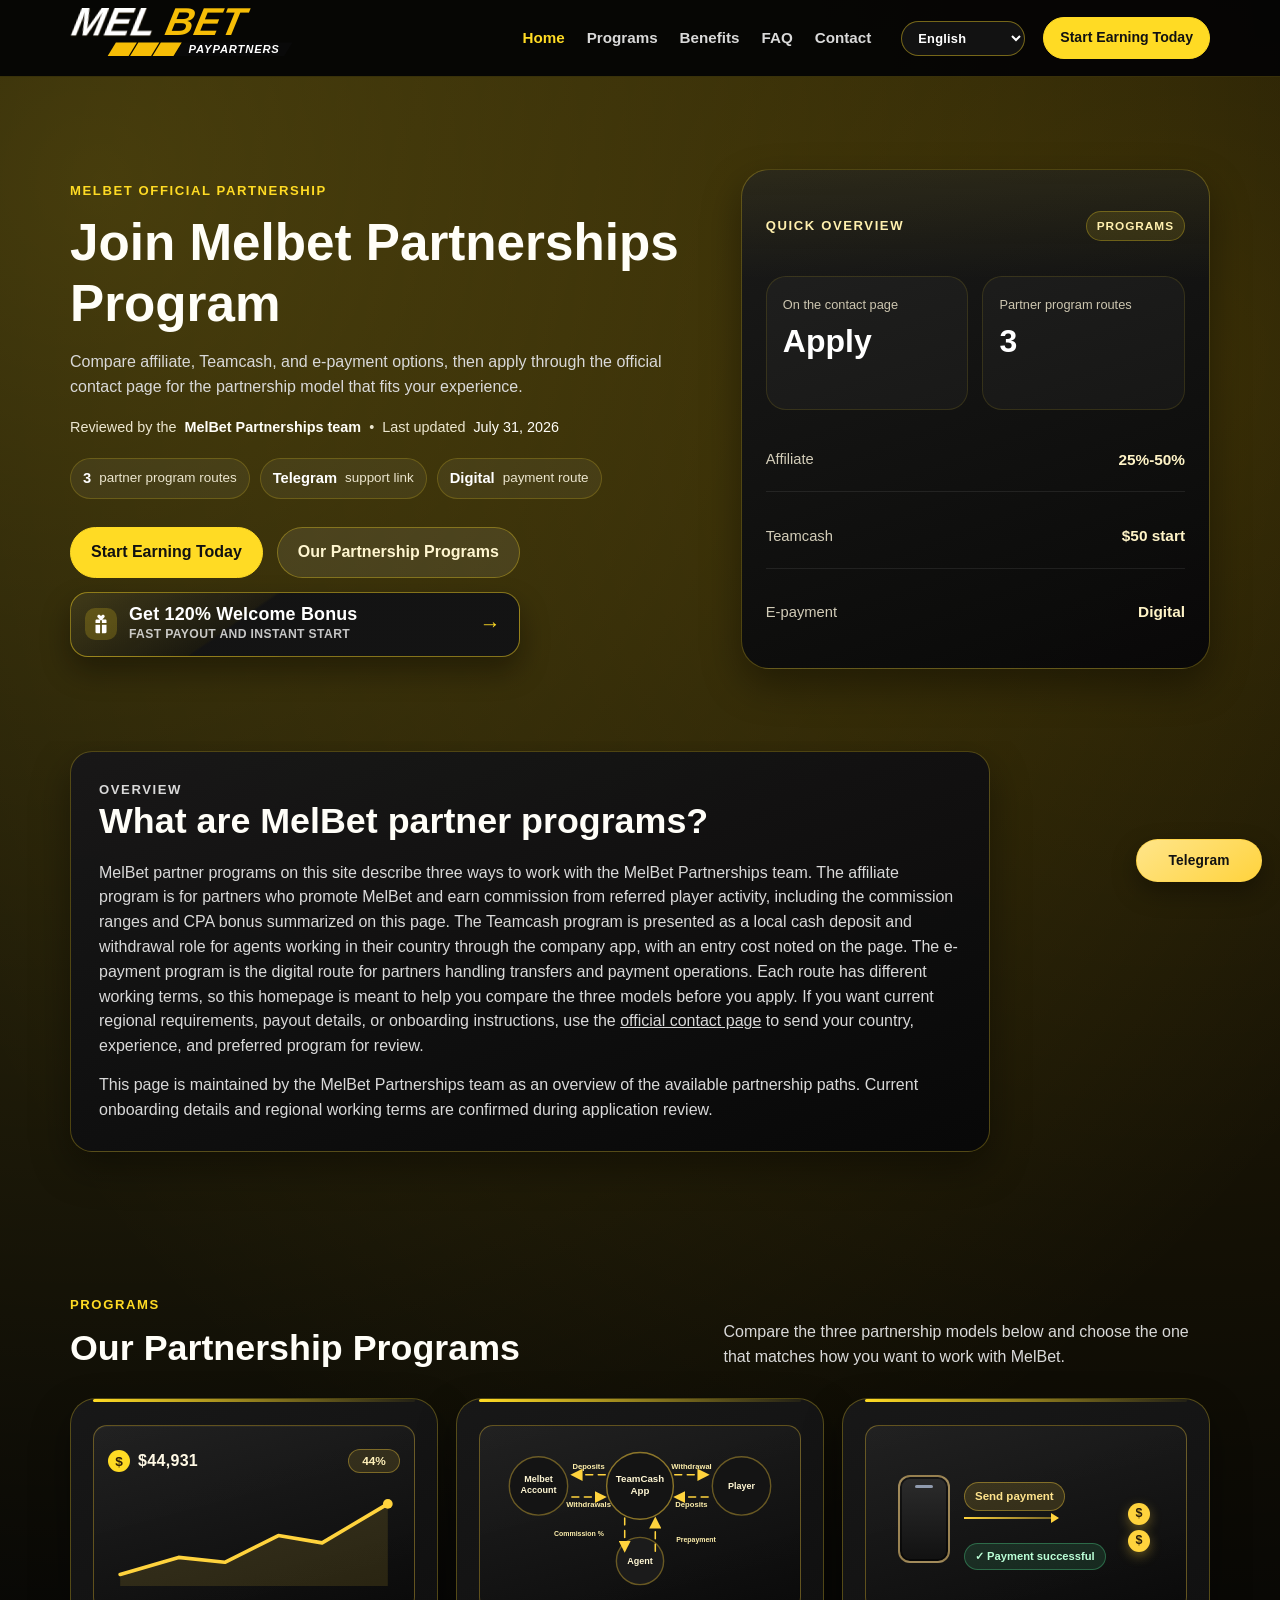
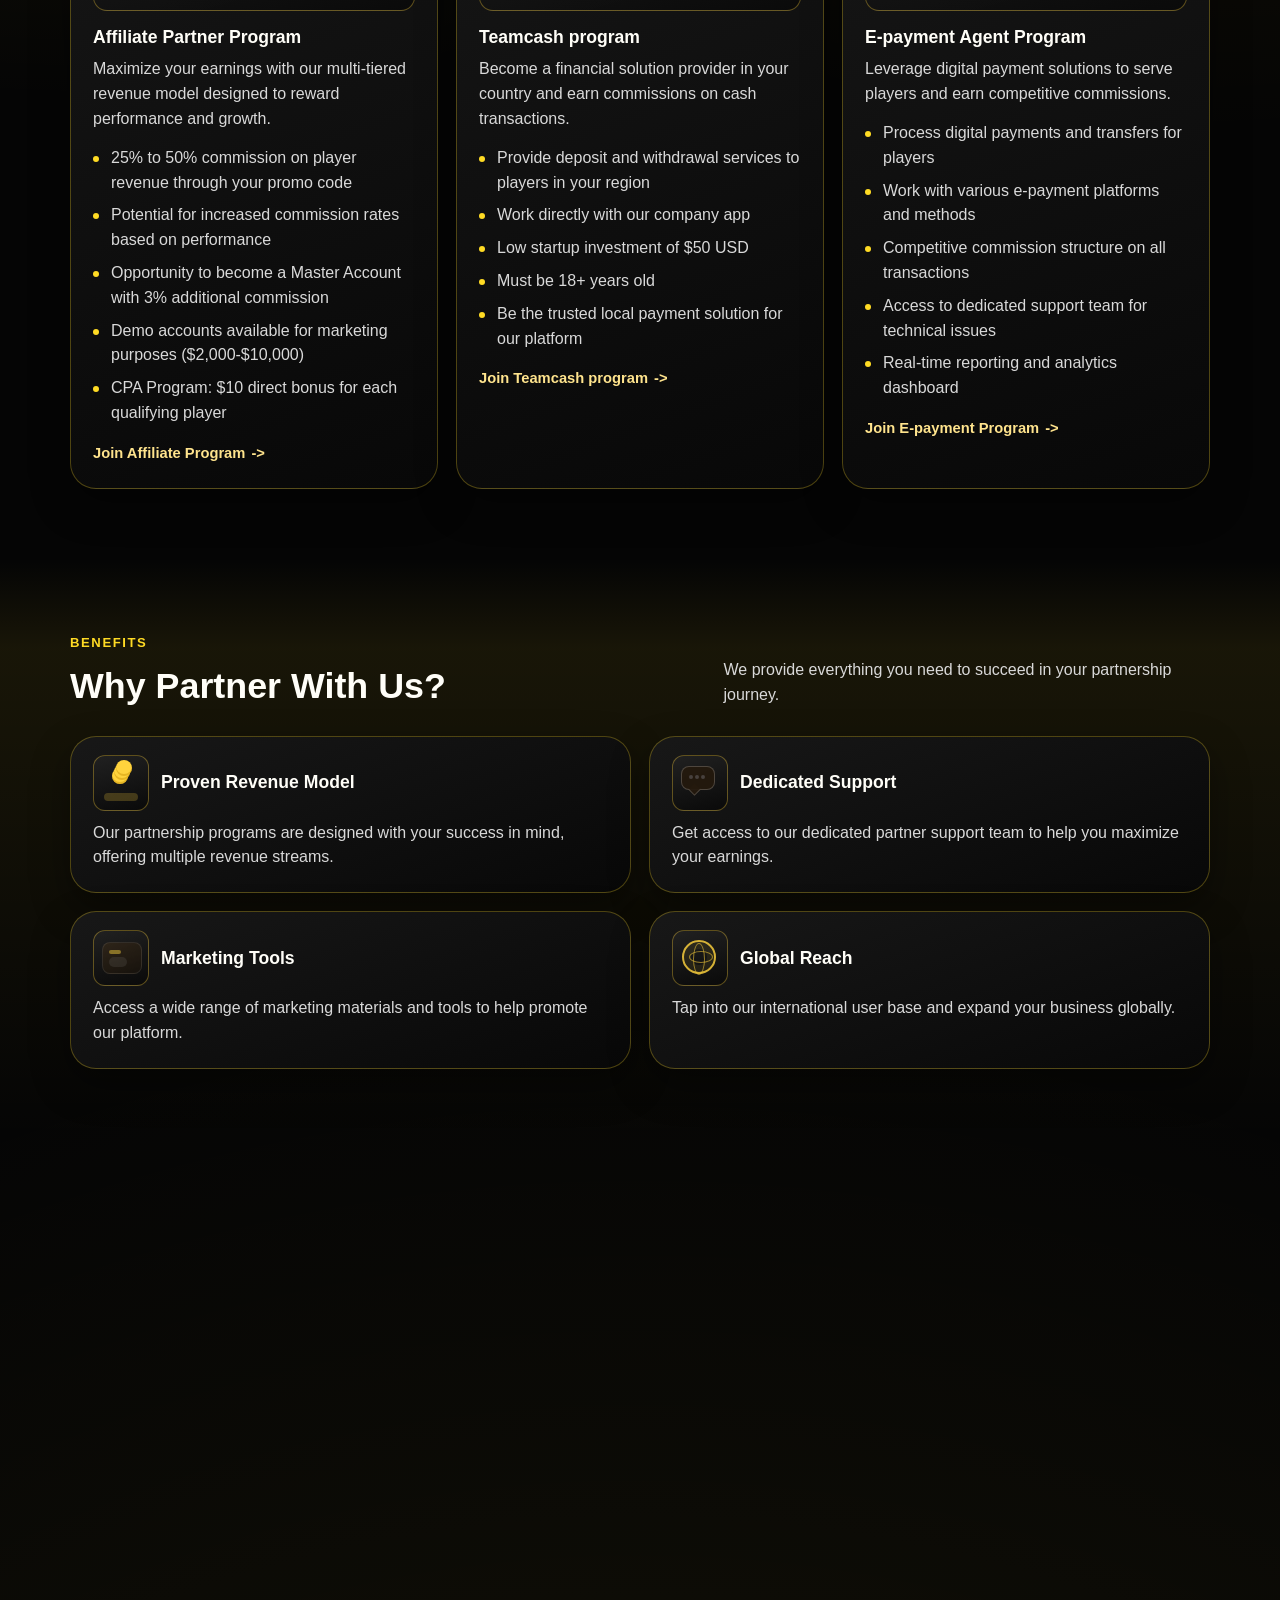
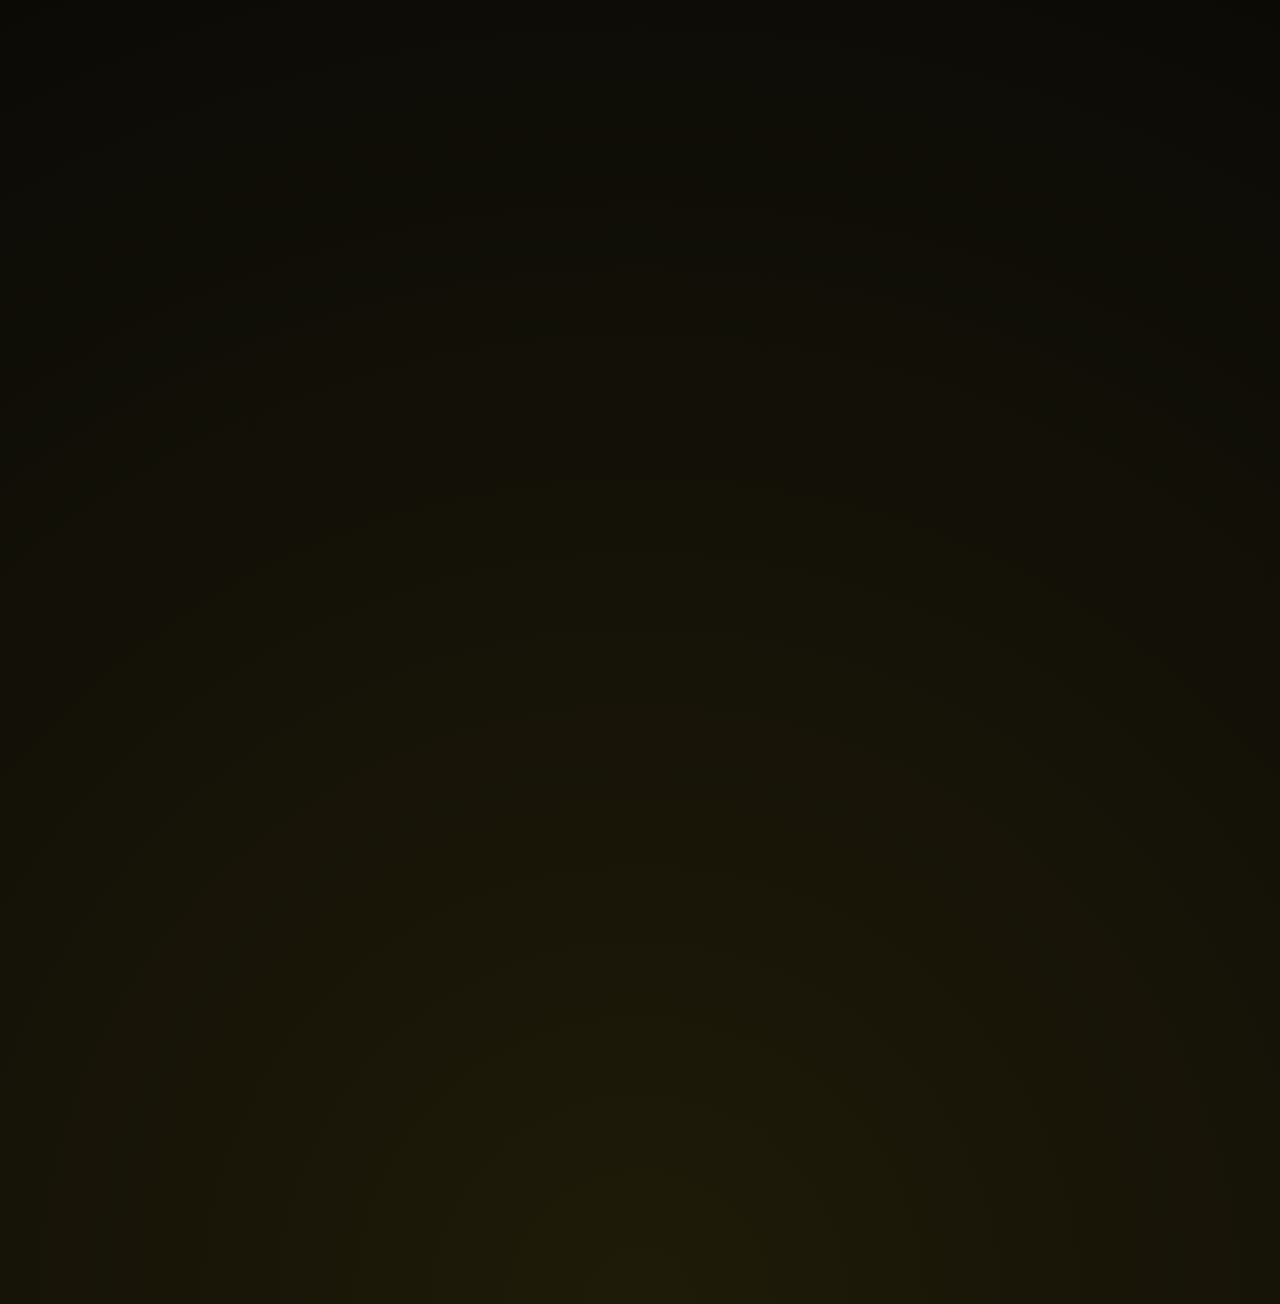
==== commit 300b0458: "fix(seo): apply audit recommendations for paypartnersmelbet" ====
--- a/index.html
+++ b/index.html
@@ -19,7 +19,7 @@
       content="Explore MelBet partner programs for affiliates, Teamcash agents, and e-payment partners. Compare the options and apply through the official contact page."
     />
     <meta property="og:url" content="https://paypartnersmelbet.com/" />
-    <meta property="og:image" content="https://paypartnersmelbet.com/assets/melbetlogo.png" />
+    <meta property="og:image" content="https://paypartnersmelbet.com/icon-512.png" />
     <meta property="og:image:alt" content="MelBet Partnerships" />
     <meta name="twitter:card" content="summary_large_image" />
     <meta name="twitter:title" content="MelBet Partner Programs | Affiliate, Teamcash &amp; E-Payment" />
@@ -27,7 +27,7 @@
       name="twitter:description"
       content="Explore MelBet partner programs for affiliates, Teamcash agents, and e-payment partners. Compare the options and apply through the official contact page."
     />
-    <meta name="twitter:image" content="https://paypartnersmelbet.com/assets/melbetlogo.png" />
+    <meta name="twitter:image" content="https://paypartnersmelbet.com/icon-512.png" />
     <meta name="twitter:image:alt" content="MelBet Partnerships" />
     <script type="application/ld+json">
       {
@@ -35,7 +35,7 @@
         "@type": "Organization",
         "name": "MelBet Partnerships",
         "url": "https://paypartnersmelbet.com/",
-        "logo": "https://paypartnersmelbet.com/assets/melbetlogo.png",
+        "logo": "https://paypartnersmelbet.com/icon-512.png",
         "contactPoint": [
           {
             "@type": "ContactPoint",
@@ -64,7 +64,7 @@
           "@type": "Organization",
           "name": "MelBet Partnerships"
         },
-        "dateModified": "2026-07-30T06:50:00+03:00",
+        "dateModified": "2026-07-31",
         "isPartOf": {
           "@type": "WebSite",
           "name": "MelBet Partnerships",
@@ -140,21 +140,7 @@
         }
       })();
     </script>
-    <link rel="preconnect" href="https://fonts.googleapis.com" />
-    <link rel="preconnect" href="https://fonts.gstatic.com" crossorigin />
-    <link
-      href="https://fonts.googleapis.com/css2?family=Sarala:wght@400;700&family=Tajawal:wght@400;500;700;800&display=swap"
-      rel="preload"
-      as="style"
-      onload="this.onload=null;this.rel='stylesheet'"
-    />
-    <noscript>
-      <link
-        href="https://fonts.googleapis.com/css2?family=Sarala:wght@400;700&family=Tajawal:wght@400;500;700;800&display=swap"
-        rel="stylesheet"
-      />
-    </noscript>
-    <link rel="stylesheet" href="./css/styles.css?v=21" />
+    <link rel="stylesheet" href="./css/styles.css?v=22" />
       <link rel="icon" href="/favicon.ico" sizes="any" />
     <link rel="icon" href="/favicon.svg" type="image/svg+xml" />
     <link rel="icon" href="/favicon-48.png" type="image/png" sizes="48x48" />
@@ -233,7 +219,7 @@
             <p class="page-meta">
               Reviewed by the <strong>MelBet Partnerships team</strong>
               <span aria-hidden="true">&bull;</span>
-              Last updated <time datetime="2026-07-30T06:50:00+03:00">July 30, 2026</time>
+              Last updated <time datetime="2026-07-31">July 31, 2026</time>
             </p>
             <div class="hero-inline-stats" aria-label="Partnership highlights">
               <span><strong>3</strong> partner program routes</span>
@@ -698,7 +684,30 @@
     </aside>
 
     <script src="./js/i18n-loader.js?v=1"></script>
-    <script src="./js/tracking.js?v=1"></script>
-    <script src="./js/main.js?v=10"></script>
+    <script src="./js/main.js?v=11"></script>
+    <script>
+      (function () {
+        const loadTrackingBundle = () => {
+          if (window.__melbetTrackingBundleLoaded) return;
+          window.__melbetTrackingBundleLoaded = true;
+          const script = document.createElement('script');
+          script.src = './js/tracking.js?v=2';
+          script.defer = true;
+          document.body.appendChild(script);
+        };
+
+        if ('requestIdleCallback' in window) {
+          requestIdleCallback(loadTrackingBundle, { timeout: 2500 });
+        } else {
+          window.addEventListener(
+            'load',
+            () => {
+              window.setTimeout(loadTrackingBundle, 900);
+            },
+            { once: true }
+          );
+        }
+      })();
+    </script>
   </body>
 </html>
--- a/css/styles.css
+++ b/css/styles.css
@@ -8,8 +8,8 @@
   --accent-strong: #ffc400;
   --border: rgba(255, 219, 36, 0.28);
   --shadow: 0 16px 38px rgba(0, 0, 0, 0.38);
-  --font-latin: "Sarala", sans-serif;
-  --font-arabic: "Tajawal", sans-serif;
+  --font-latin: "Trebuchet MS", Verdana, sans-serif;
+  --font-arabic: Tahoma, "Segoe UI", Arial, sans-serif;
 }
 
 * {
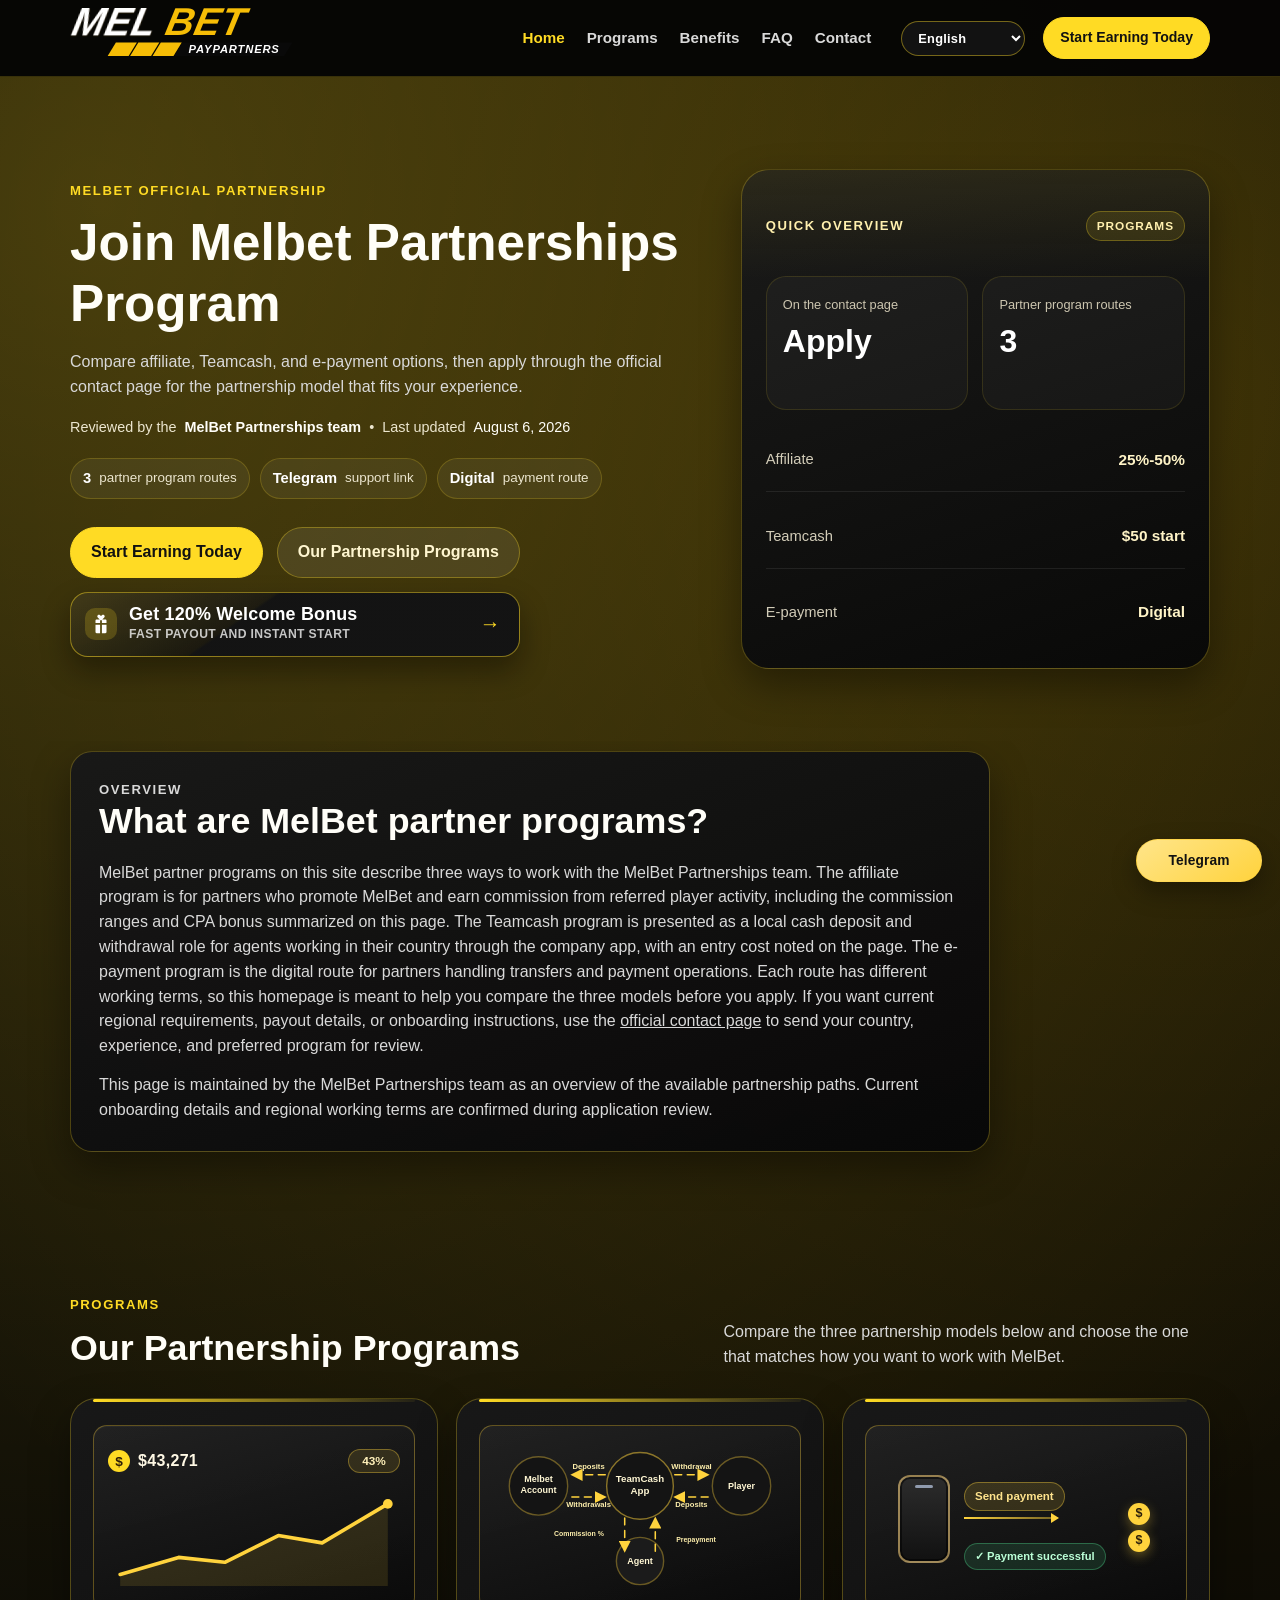
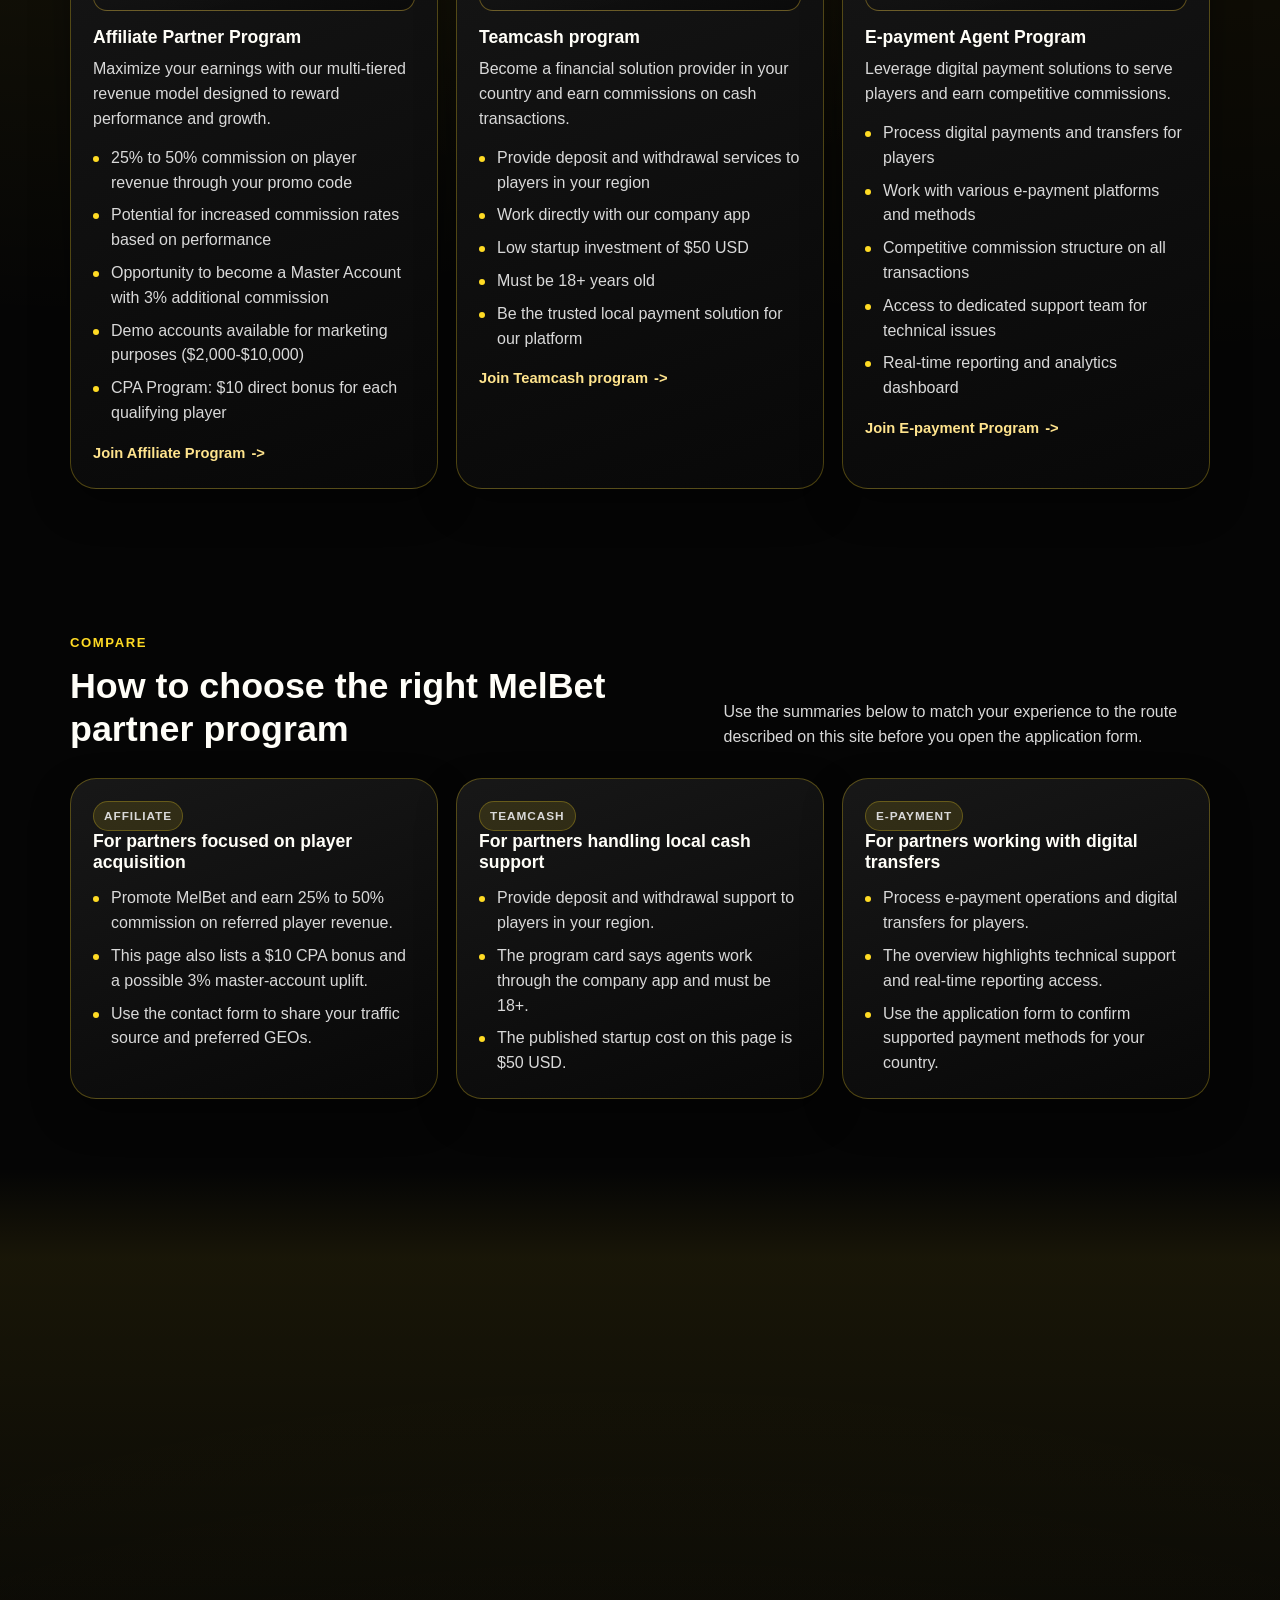
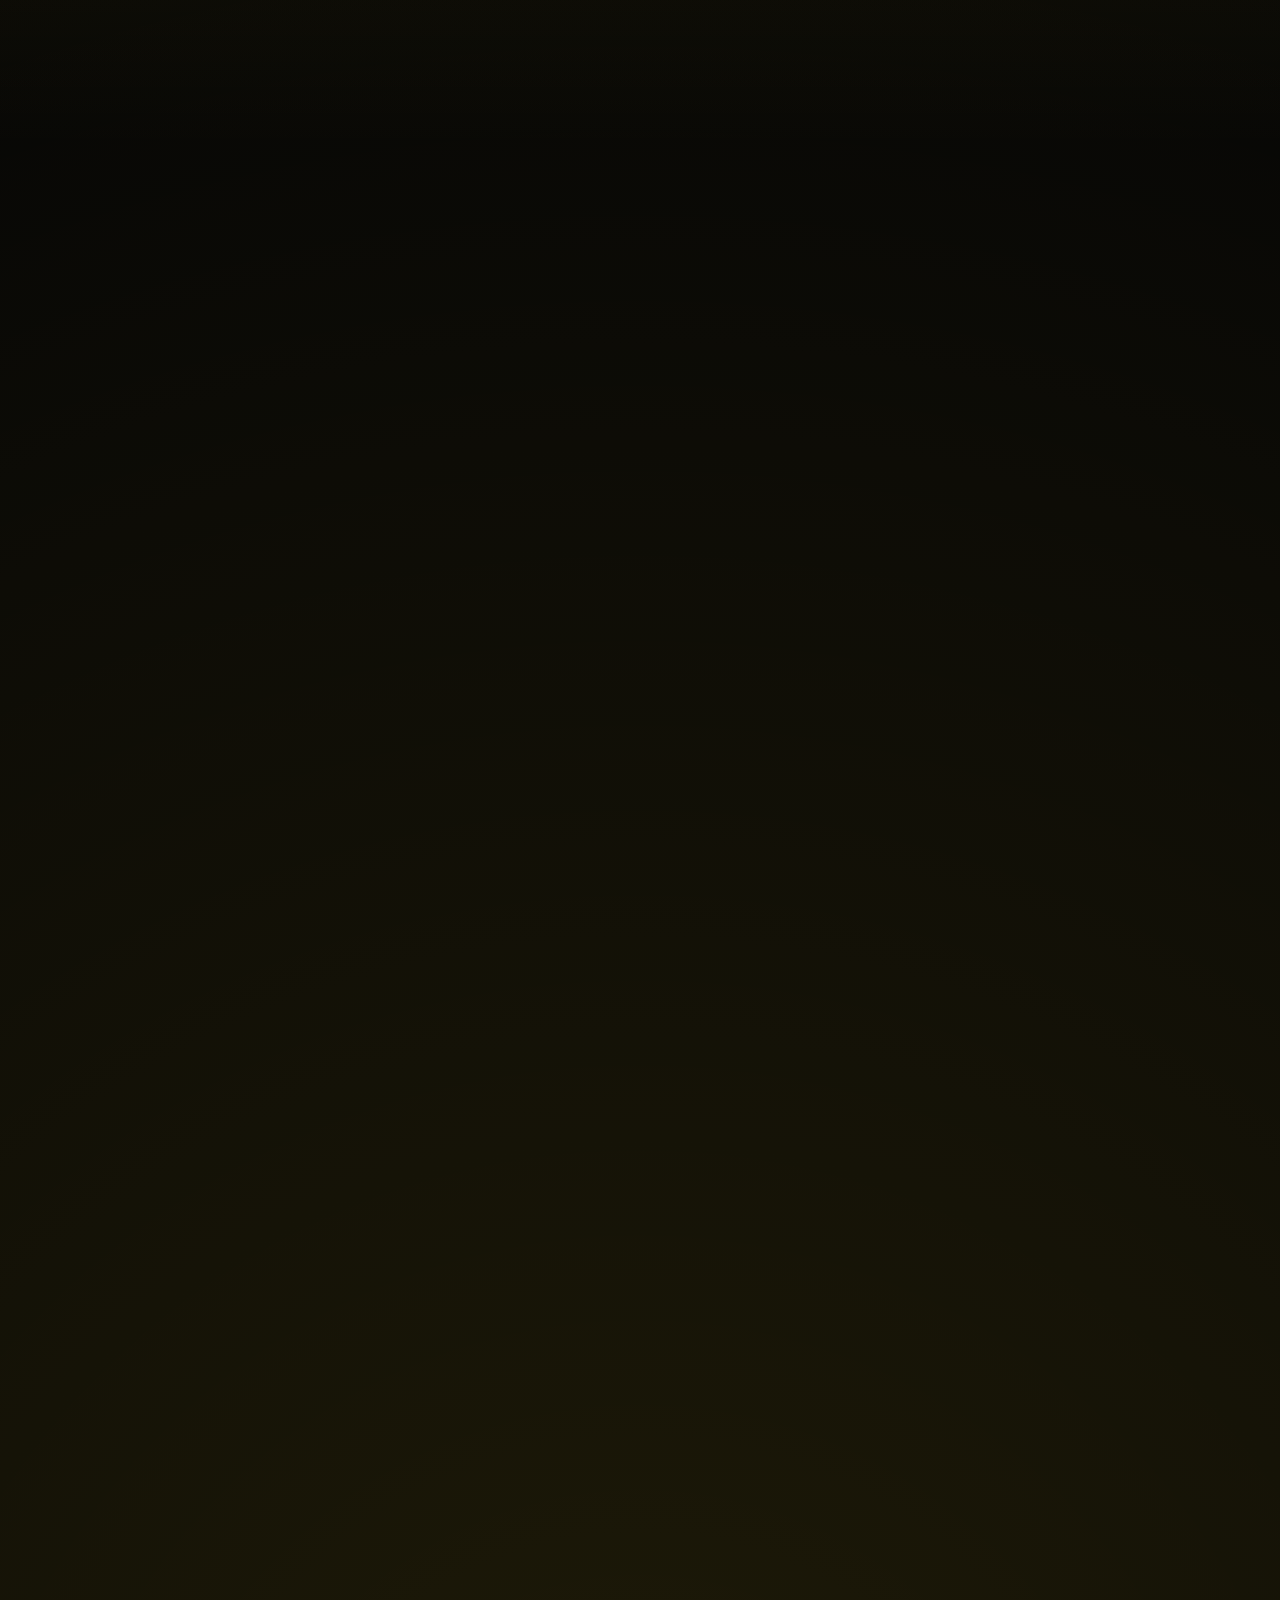
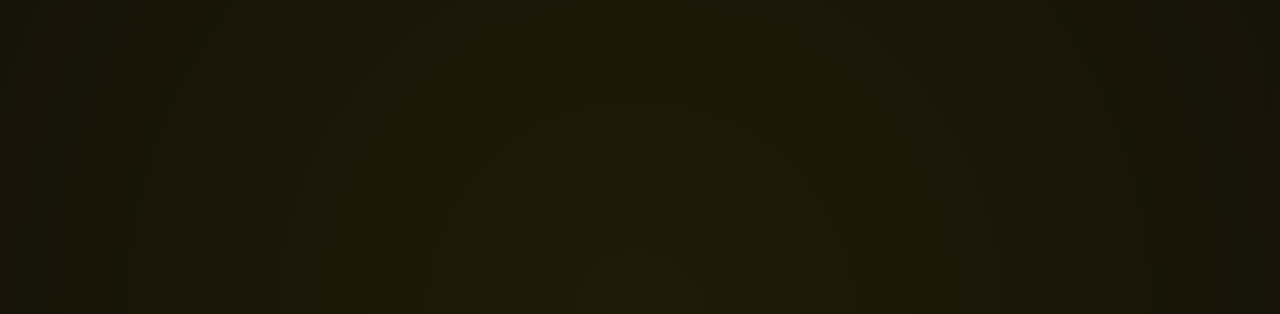
==== commit 4c9956ca: "fix(seo): apply audit recommendations for paypartnersmelbet" ====
--- a/index.html
+++ b/index.html
@@ -64,7 +64,7 @@
           "@type": "Organization",
           "name": "MelBet Partnerships"
         },
-        "dateModified": "2026-07-31",
+        "dateModified": "2026-08-06",
         "isPartOf": {
           "@type": "WebSite",
           "name": "MelBet Partnerships",
@@ -140,7 +140,7 @@
         }
       })();
     </script>
-    <link rel="stylesheet" href="./css/styles.css?v=22" />
+    <link rel="stylesheet" href="./css/styles.css?v=23" />
       <link rel="icon" href="/favicon.ico" sizes="any" />
     <link rel="icon" href="/favicon.svg" type="image/svg+xml" />
     <link rel="icon" href="/favicon-48.png" type="image/png" sizes="48x48" />
@@ -219,7 +219,7 @@
             <p class="page-meta">
               Reviewed by the <strong>MelBet Partnerships team</strong>
               <span aria-hidden="true">&bull;</span>
-              Last updated <time datetime="2026-07-31">July 31, 2026</time>
+              Last updated <time datetime="2026-08-06">August 6, 2026</time>
             </p>
             <div class="hero-inline-stats" aria-label="Partnership highlights">
               <span><strong>3</strong> partner program routes</span>
@@ -436,6 +436,50 @@
         </div>
       </section>
 
+      <section class="section reveal" aria-labelledby="choose-program-title">
+        <div class="container">
+          <div class="section-heading">
+            <div>
+              <p class="section-kicker">Compare</p>
+              <h2 id="choose-program-title">How to choose the right MelBet partner program</h2>
+            </div>
+            <p class="hero-copy">
+              Use the summaries below to match your experience to the route described on this site
+              before you open the application form.
+            </p>
+          </div>
+          <div class="cards cards-3 compare-grid">
+            <article class="card compare-card">
+              <p class="compare-label">Affiliate</p>
+              <h3>For partners focused on player acquisition</h3>
+              <ul>
+                <li>Promote MelBet and earn 25% to 50% commission on referred player revenue.</li>
+                <li>This page also lists a $10 CPA bonus and a possible 3% master-account uplift.</li>
+                <li>Use the contact form to share your traffic source and preferred GEOs.</li>
+              </ul>
+            </article>
+            <article class="card compare-card">
+              <p class="compare-label">Teamcash</p>
+              <h3>For partners handling local cash support</h3>
+              <ul>
+                <li>Provide deposit and withdrawal support to players in your region.</li>
+                <li>The program card says agents work through the company app and must be 18+.</li>
+                <li>The published startup cost on this page is $50 USD.</li>
+              </ul>
+            </article>
+            <article class="card compare-card">
+              <p class="compare-label">E-payment</p>
+              <h3>For partners working with digital transfers</h3>
+              <ul>
+                <li>Process e-payment operations and digital transfers for players.</li>
+                <li>The overview highlights technical support and real-time reporting access.</li>
+                <li>Use the application form to confirm supported payment methods for your country.</li>
+              </ul>
+            </article>
+          </div>
+        </div>
+      </section>
+
       <section class="section section-soft reveal" id="benefits">
         <div class="container">
           <div class="section-heading">
--- a/css/styles.css
+++ b/css/styles.css
@@ -656,6 +656,32 @@
   color: #ece6cf;
 }
 
+.compare-label {
+  display: inline-flex;
+  align-items: center;
+  min-height: 30px;
+  padding: 4px 10px;
+  border-radius: 999px;
+  margin: 0 0 12px;
+  background: rgba(255, 219, 36, 0.12);
+  border: 1px solid rgba(255, 219, 36, 0.26);
+  color: #fff0ae;
+  font-size: 0.74rem;
+  font-weight: 700;
+  letter-spacing: 0.08em;
+  text-transform: uppercase;
+}
+
+.compare-card,
+.guide-card {
+  height: 100%;
+}
+
+.compare-card h3,
+.guide-card h3 {
+  margin-bottom: 12px;
+}
+
 .cards {
   display: grid;
   gap: 18px;
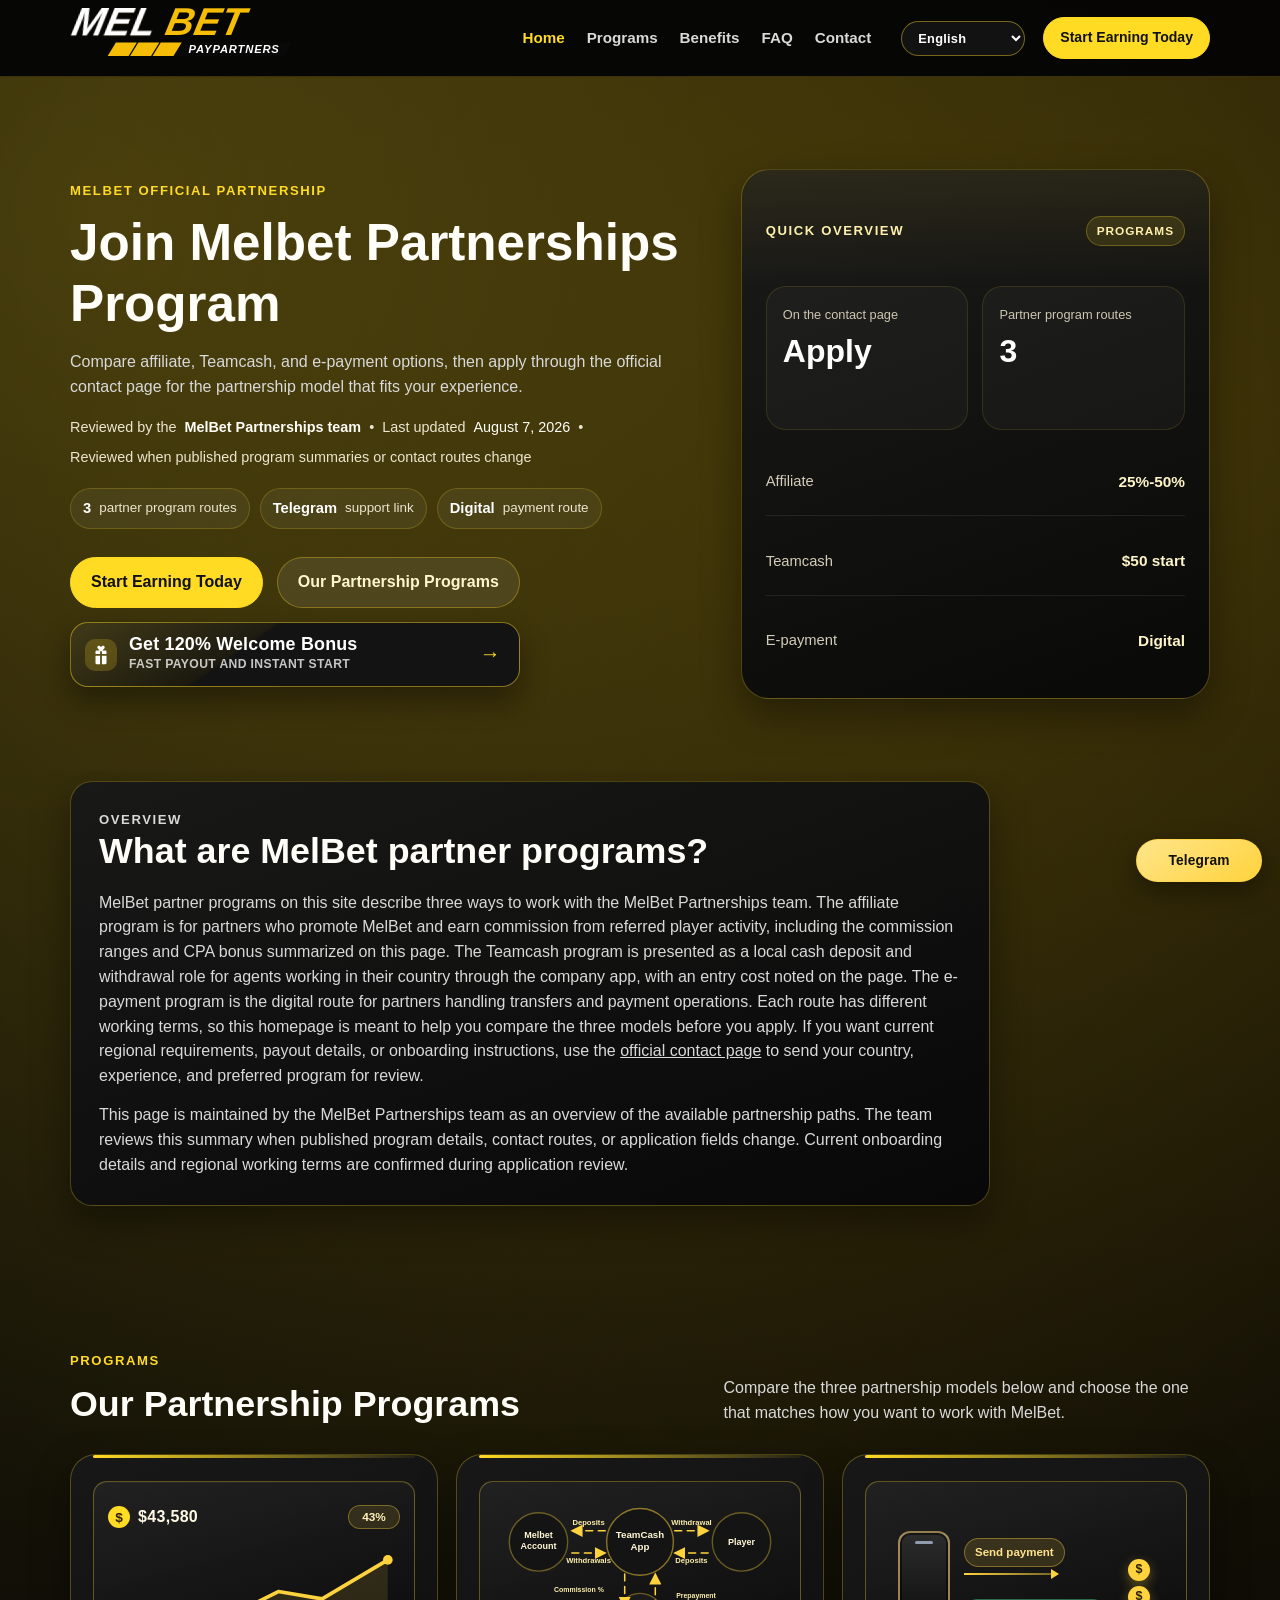
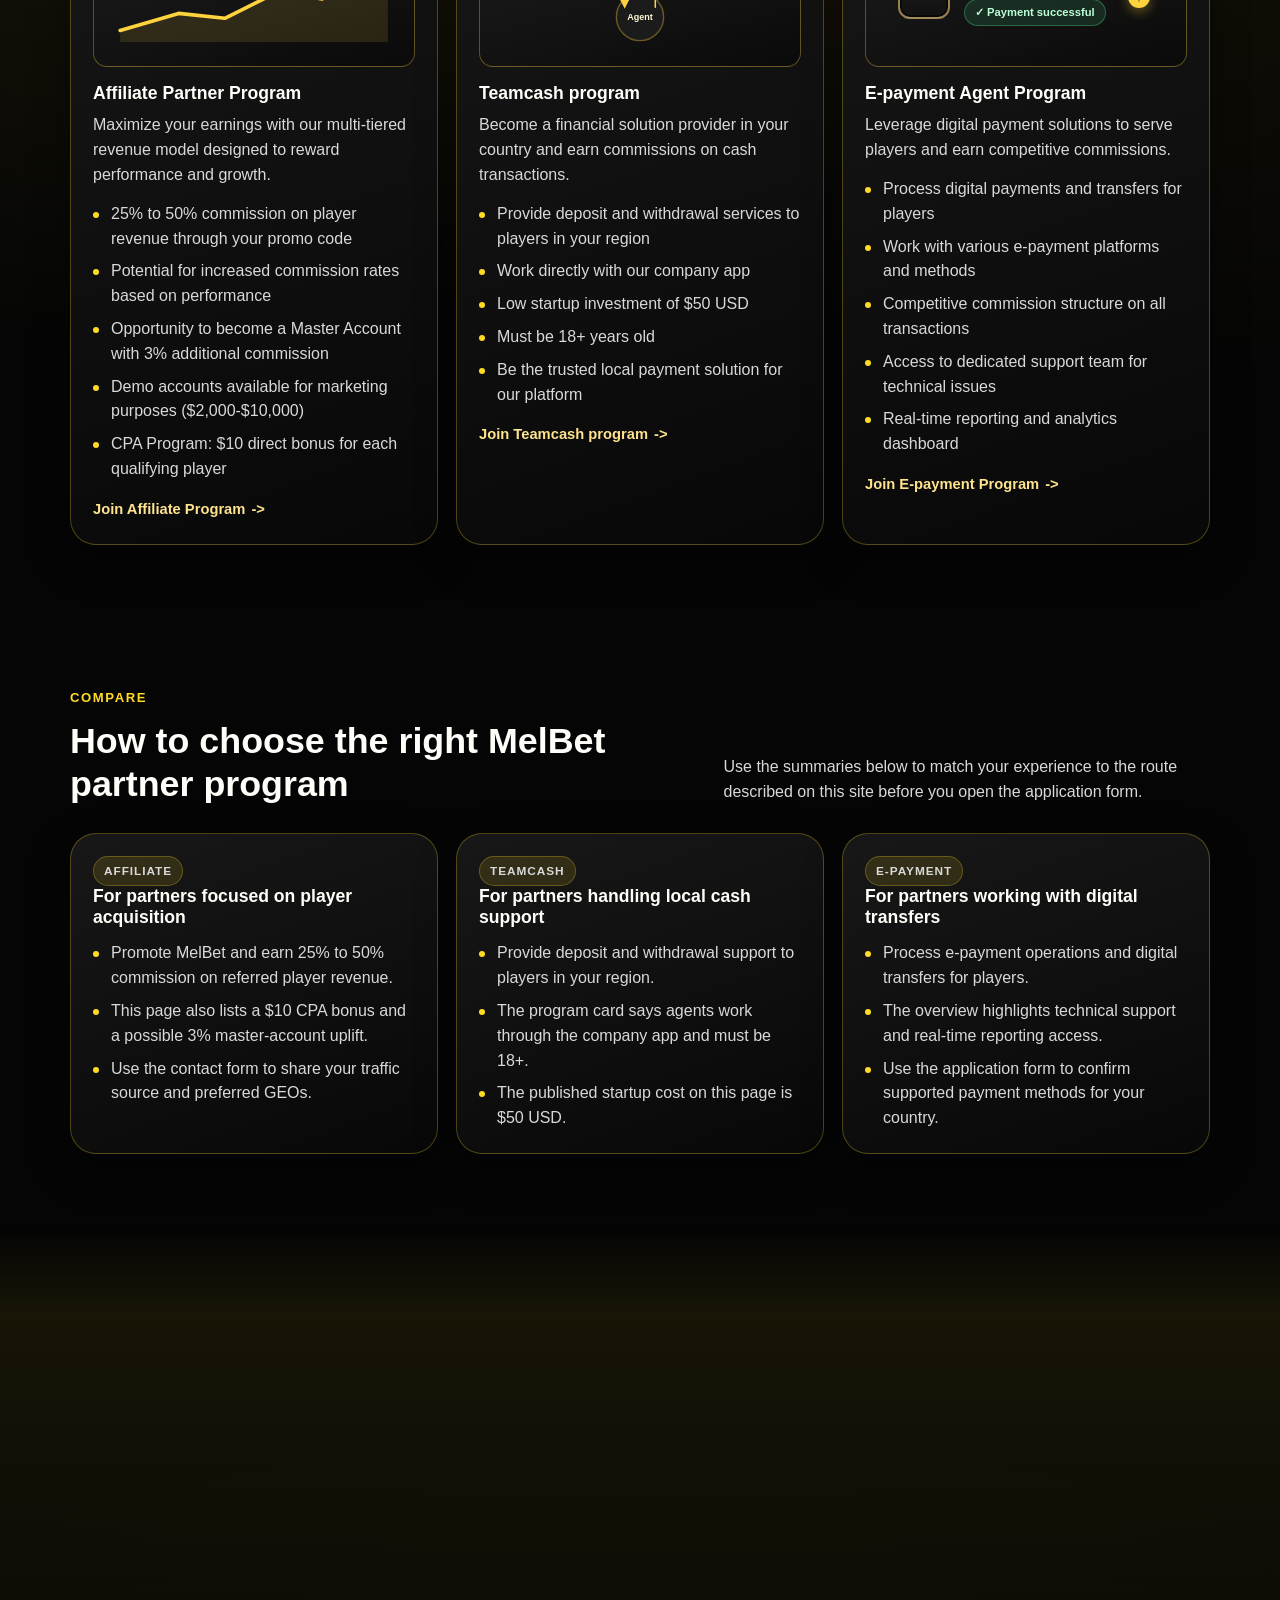
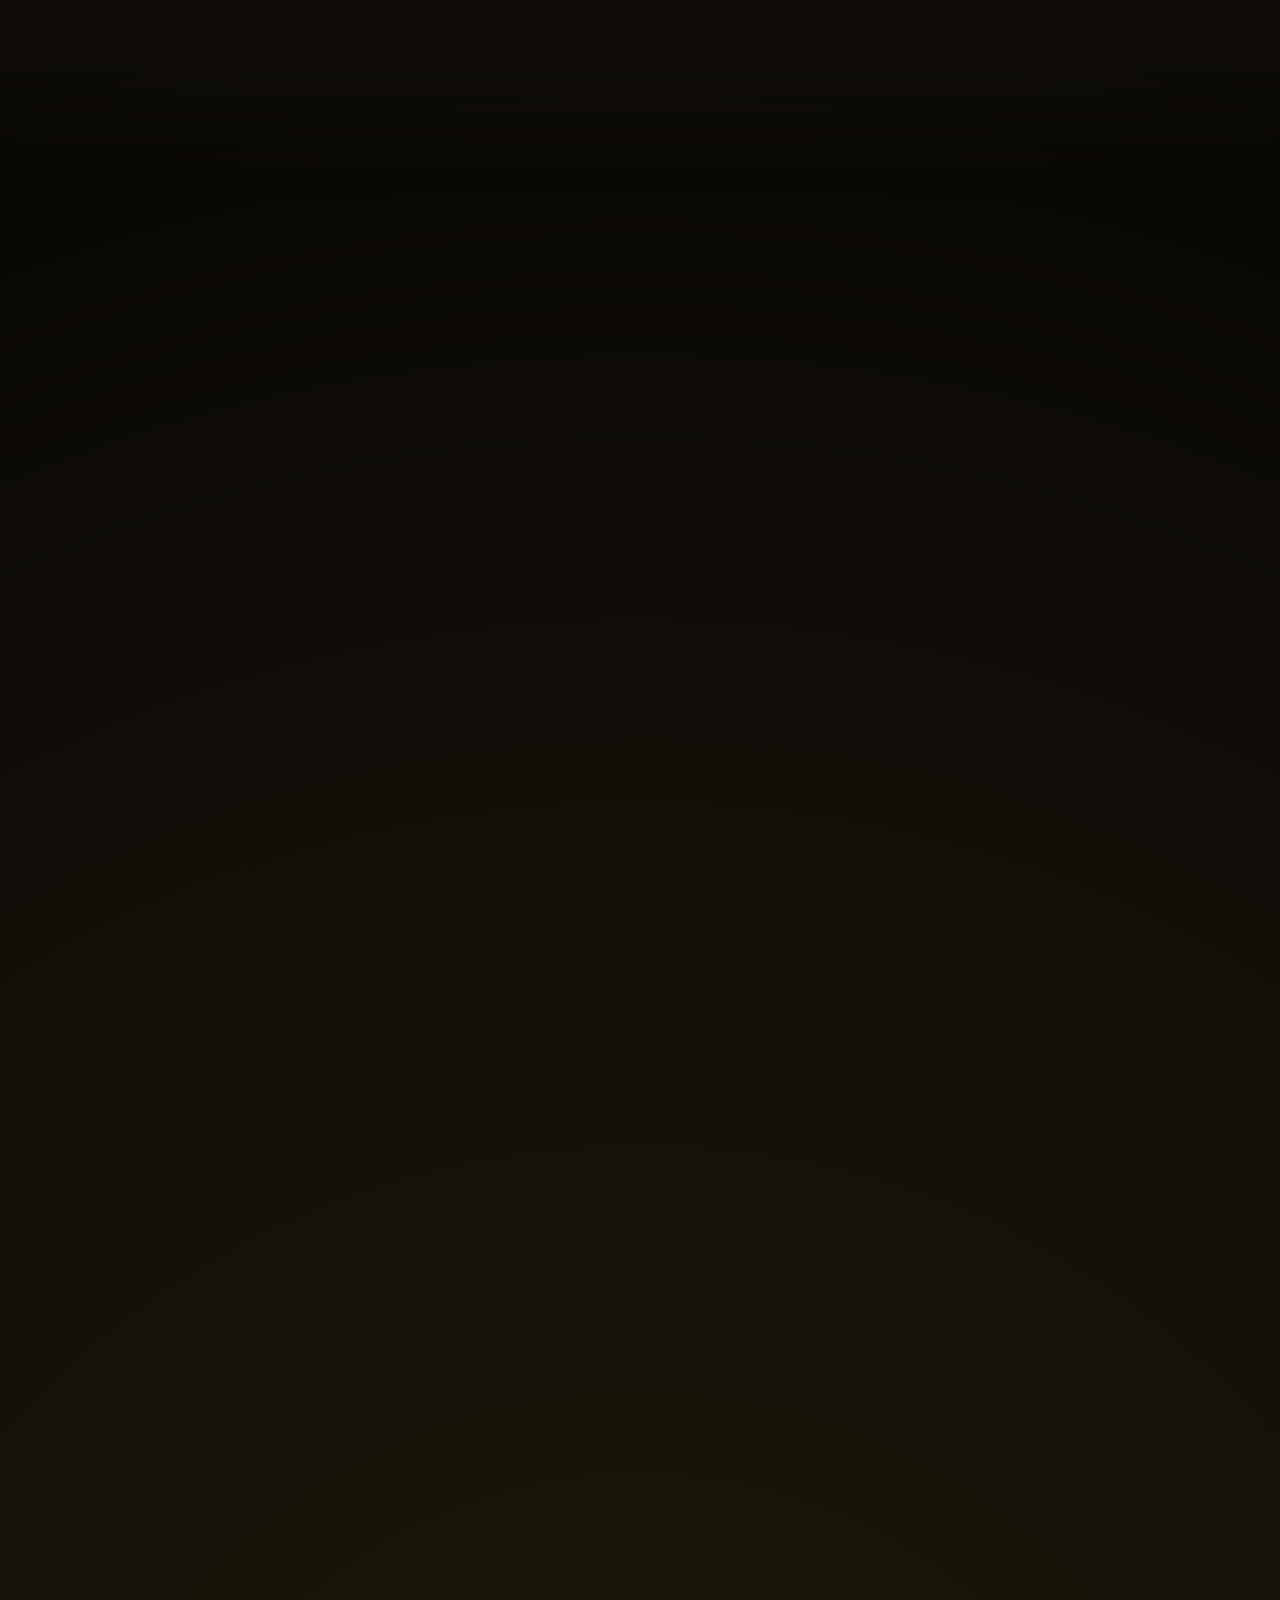
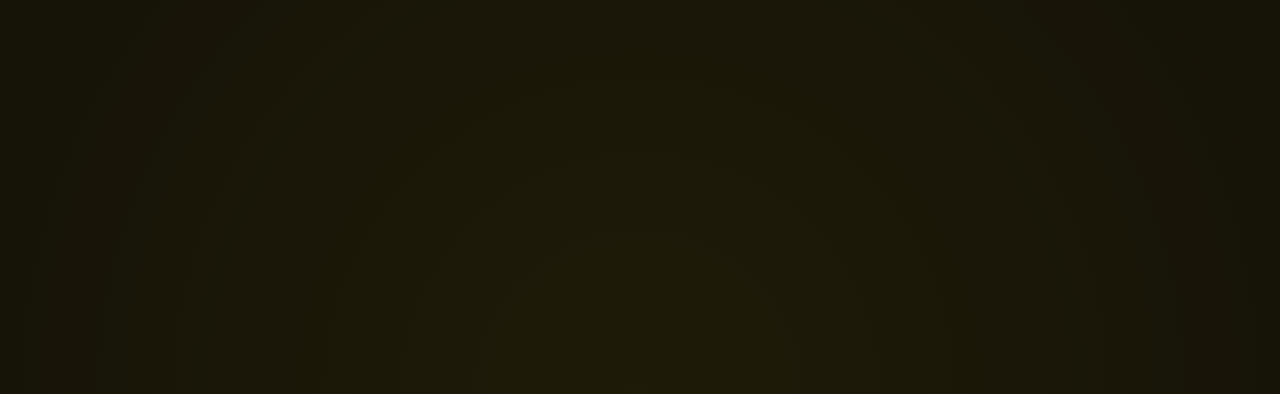
==== commit 9d0c639e: "fix(seo): apply audit recommendations for paypartnersmelbet" ====
--- a/index.html
+++ b/index.html
@@ -64,7 +64,7 @@
           "@type": "Organization",
           "name": "MelBet Partnerships"
         },
-        "dateModified": "2026-08-06",
+        "dateModified": "2026-08-07",
         "isPartOf": {
           "@type": "WebSite",
           "name": "MelBet Partnerships",
@@ -219,7 +219,9 @@
             <p class="page-meta">
               Reviewed by the <strong>MelBet Partnerships team</strong>
               <span aria-hidden="true">&bull;</span>
-              Last updated <time datetime="2026-08-06">August 6, 2026</time>
+              Last updated <time datetime="2026-08-07">August 7, 2026</time>
+              <span aria-hidden="true">&bull;</span>
+              Reviewed when published program summaries or contact routes change
             </p>
             <div class="hero-inline-stats" aria-label="Partnership highlights">
               <span><strong>3</strong> partner program routes</span>
@@ -231,7 +233,7 @@
                 <a class="btn" href="./contact" data-track-cta data-partner-program="general" data-cta-location="hero">Start Earning Today</a>
                 <a class="btn btn-ghost" href="#programs" data-track-cta data-partner-program="general" data-cta-location="hero">Our Partnership Programs</a>
               </div>
-              <a class="hero-offer" href="https://melbet.org/ru?tag=d_4678585m_2170c_MBVIP2026" aria-label="Get 120 percent deposit bonus" target="_blank" rel="noopener noreferrer" data-track-outbound-bonus>
+              <a class="hero-offer" href="https://melbet.org/ru?tag=d_4678585m_2170c_MBVIP2026" aria-label="Get 120 percent deposit bonus" target="_blank" rel="sponsored noopener noreferrer" data-track-outbound-bonus>
                 <span class="hero-offer-icon" aria-hidden="true">
                   <svg viewBox="0 0 24 24" role="presentation">
                     <path
@@ -300,8 +302,9 @@
             </p>
             <p class="answer-note">
               This page is maintained by the MelBet Partnerships team as an overview of the
-              available partnership paths. Current onboarding details and regional working terms are
-              confirmed during application review.
+              available partnership paths. The team reviews this summary when published program
+              details, contact routes, or application fields change. Current onboarding details and
+              regional working terms are confirmed during application review.
             </p>
           </div>
         </div>
@@ -702,8 +705,9 @@
               share your country, experience, and preferred program.
             </p>
             <p class="contact-note">
-              This overview is maintained by the MelBet Partnerships team. Current regional working
-              terms are confirmed during the application review.
+              This overview is maintained by the MelBet Partnerships team and refreshed when the
+              published program summaries or application path change. Current regional working terms
+              are confirmed during the application review.
             </p>
           </div>
           <div class="contact-card">
@@ -727,7 +731,7 @@
       >
     </aside>
 
-    <script src="./js/i18n-loader.js?v=1"></script>
+    <script src="./js/i18n-loader.js?v=2"></script>
     <script src="./js/main.js?v=11"></script>
     <script>
       (function () {
